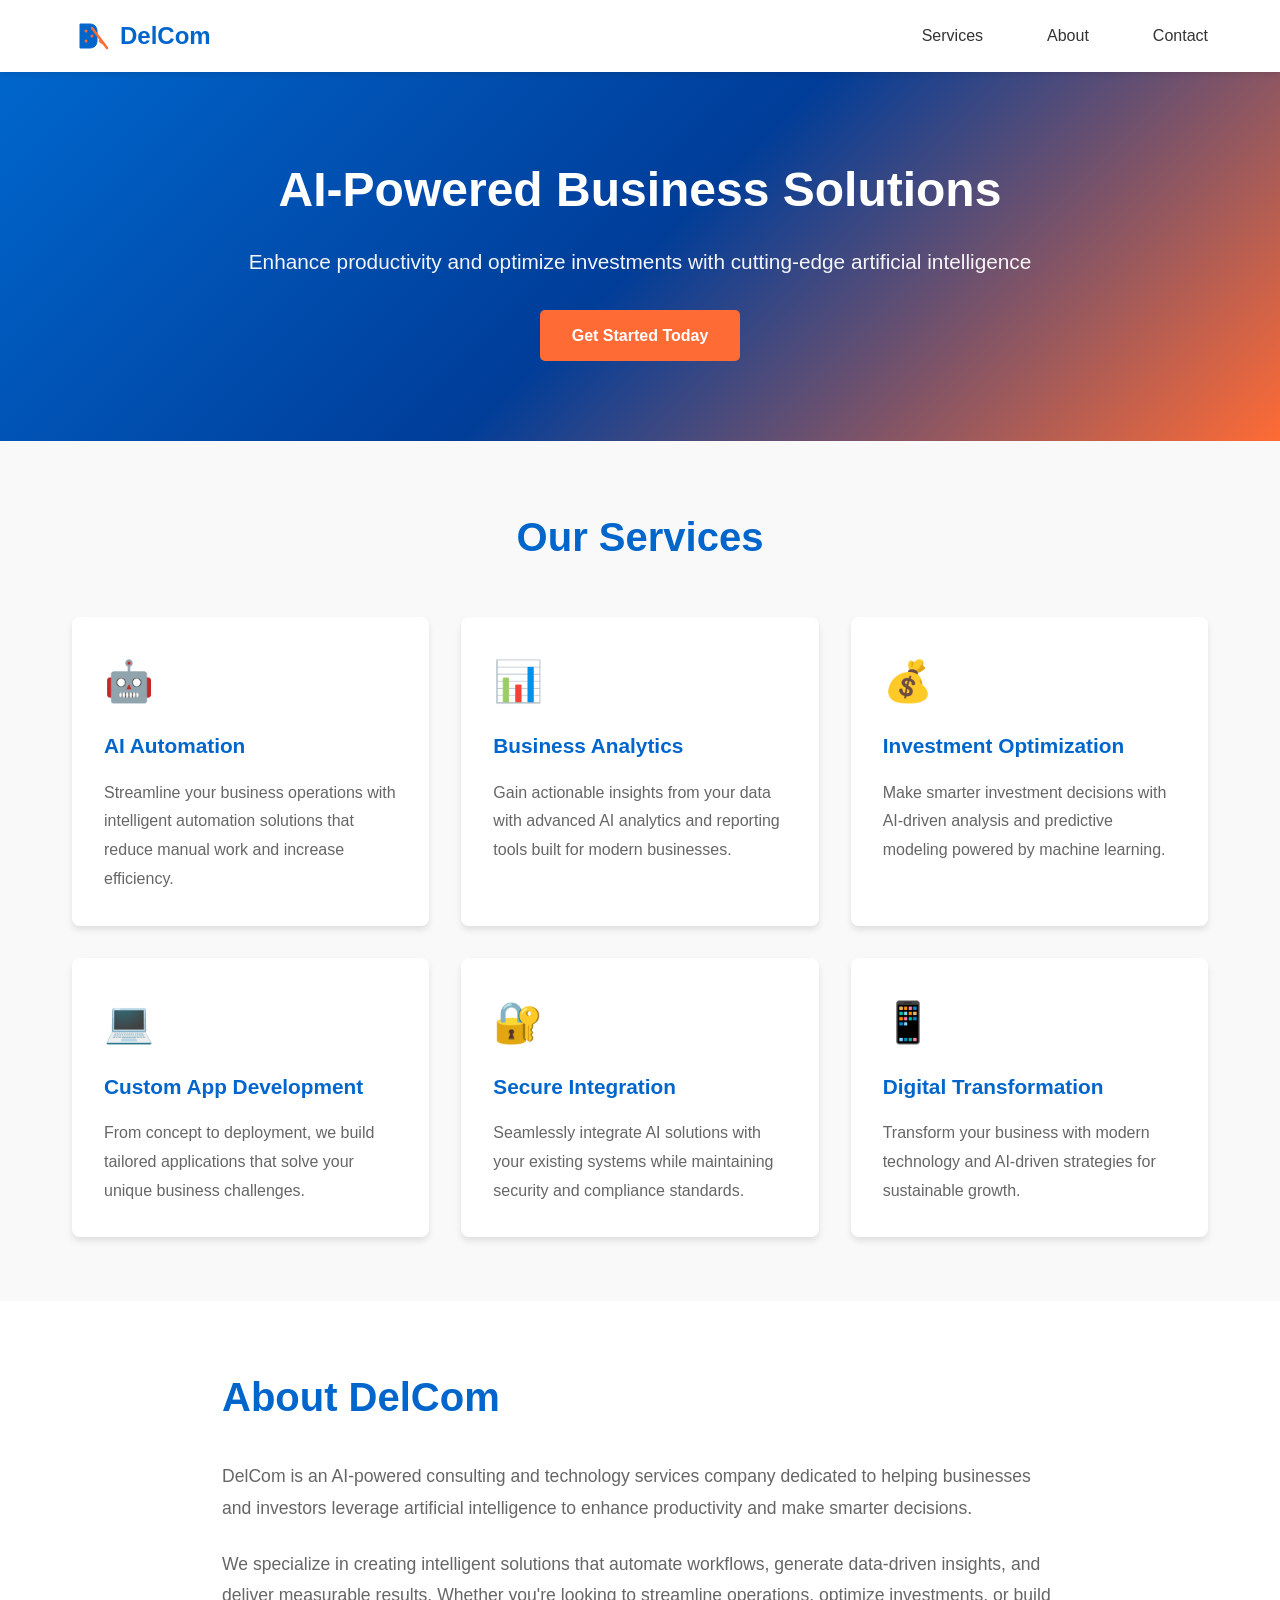
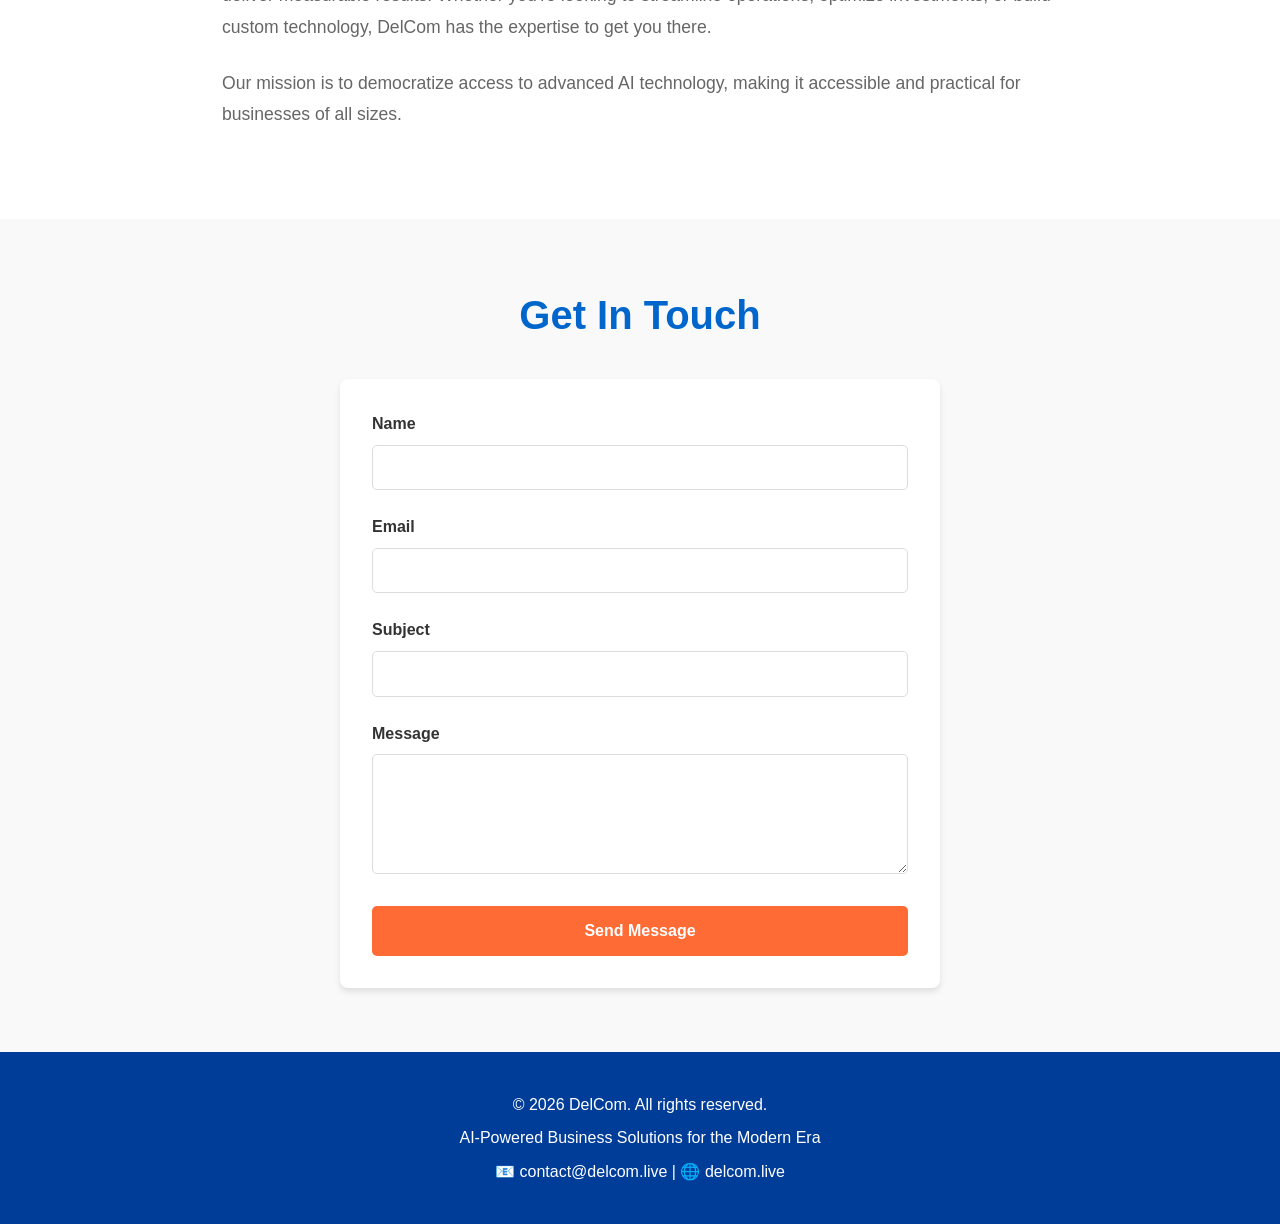
==== index.html @ 5d51778f "Initial commit: DelCom landing page" ====
<!DOCTYPE html>
<html lang="en">
<head>
    <meta charset="UTF-8">
    <meta name="viewport" content="width=device-width, initial-scale=1.0">
    <title>DelCom - AI-Powered Business Solutions</title>
    <style>
        * {
            margin: 0;
            padding: 0;
            box-sizing: border-box;
        }

        body {
            font-family: 'Segoe UI', Tahoma, Geneva, Verdana, sans-serif;
            line-height: 1.6;
            color: #333;
            background: #ffffff;
        }

        /* Navigation */
        nav {
            background: #ffffff;
            padding: 1rem 0;
            position: sticky;
            top: 0;
            box-shadow: 0 2px 5px rgba(0,0,0,0.1);
            z-index: 1000;
        }

        nav .container {
            max-width: 1200px;
            margin: 0 auto;
            padding: 0 2rem;
            display: flex;
            justify-content: space-between;
            align-items: center;
        }

        .logo {
            display: flex;
            align-items: center;
            gap: 0.5rem;
            font-size: 1.5rem;
            font-weight: bold;
            color: #0066cc;
        }

        .logo img {
            height: 40px;
            width: auto;
        }

        nav a {
            color: #333;
            text-decoration: none;
            margin-left: 2rem;
            transition: color 0.3s;
        }

        nav a:hover {
            color: #ff6b35;
        }

        /* Hero Section */
        .hero {
            background: linear-gradient(135deg, #0066cc 0%, #003d99 50%, #ff6b35 100%);
            color: white;
            padding: 5rem 2rem;
            text-align: center;
        }

        .hero .container {
            max-width: 900px;
            margin: 0 auto;
        }

        .hero h1 {
            font-size: 3rem;
            margin-bottom: 1rem;
            font-weight: 700;
        }

        .hero p {
            font-size: 1.3rem;
            margin-bottom: 2rem;
            opacity: 0.95;
        }

        .cta-button {
            display: inline-block;
            background: #ff6b35;
            color: white;
            padding: 0.8rem 2rem;
            border-radius: 5px;
            text-decoration: none;
            font-weight: bold;
            transition: background 0.3s;
            border: none;
            cursor: pointer;
            font-size: 1rem;
        }

        .cta-button:hover {
            background: #e55a2b;
        }

        /* Container */
        .container {
            max-width: 1200px;
            margin: 0 auto;
            padding: 0 2rem;
        }

        /* Services Section */
        .services {
            padding: 4rem 2rem;
            background: #f9f9f9;
        }

        .services h2 {
            text-align: center;
            font-size: 2.5rem;
            margin-bottom: 3rem;
            color: #0066cc;
        }

        .services-grid {
            display: grid;
            grid-template-columns: repeat(auto-fit, minmax(300px, 1fr));
            gap: 2rem;
            max-width: 1200px;
            margin: 0 auto;
        }

        .service-card {
            background: white;
            padding: 2rem;
            border-radius: 8px;
            box-shadow: 0 4px 6px rgba(0,0,0,0.1);
            transition: transform 0.3s, box-shadow 0.3s;
        }

        .service-card:hover {
            transform: translateY(-5px);
            box-shadow: 0 8px 12px rgba(0,0,0,0.15);
        }

        .service-card h3 {
            color: #0066cc;
            margin-bottom: 1rem;
            font-size: 1.3rem;
        }

        .service-card p {
            color: #666;
            line-height: 1.8;
        }

        .icon {
            font-size: 2.5rem;
            margin-bottom: 1rem;
        }

        /* About Section */
        .about {
            padding: 4rem 2rem;
            background: white;
        }

        .about .container {
            max-width: 900px;
        }

        .about h2 {
            font-size: 2.5rem;
            color: #0066cc;
            margin-bottom: 2rem;
        }

        .about p {
            font-size: 1.1rem;
            color: #666;
            margin-bottom: 1.5rem;
            line-height: 1.8;
        }

        /* Contact Section */
        .contact {
            padding: 4rem 2rem;
            background: #f9f9f9;
            text-align: center;
        }

        .contact h2 {
            font-size: 2.5rem;
            color: #0066cc;
            margin-bottom: 2rem;
        }

        .contact-form {
            max-width: 600px;
            margin: 0 auto;
            background: white;
            padding: 2rem;
            border-radius: 8px;
            box-shadow: 0 4px 6px rgba(0,0,0,0.1);
        }

        .form-group {
            margin-bottom: 1.5rem;
            text-align: left;
        }

        .form-group label {
            display: block;
            margin-bottom: 0.5rem;
            font-weight: bold;
            color: #333;
        }

        .form-group input,
        .form-group textarea {
            width: 100%;
            padding: 0.8rem;
            border: 1px solid #ddd;
            border-radius: 5px;
            font-family: inherit;
            font-size: 1rem;
        }

        .form-group textarea {
            resize: vertical;
            min-height: 120px;
        }

        .form-group input:focus,
        .form-group textarea:focus {
            outline: none;
            border-color: #0066cc;
            box-shadow: 0 0 5px rgba(0, 102, 204, 0.3);
        }

        /* Footer */
        footer {
            background: #003d99;
            color: white;
            padding: 2rem;
            text-align: center;
        }

        footer p {
            margin: 0.5rem 0;
        }

        /* Responsive */
        @media (max-width: 768px) {
            .hero h1 {
                font-size: 2rem;
            }

            .hero p {
                font-size: 1.1rem;
            }

            nav a {
                margin-left: 1rem;
                font-size: 0.9rem;
            }

            .services h2,
            .about h2,
            .contact h2 {
                font-size: 2rem;
            }
        }
    </style>
</head>
<body>
    <!-- Navigation -->
    <nav>
        <div class="container">
            <div class="logo">
                <svg width="40" height="40" viewBox="0 0 40 40" fill="none" xmlns="http://www.w3.org/2000/svg">
                    <!-- D shape -->
                    <path d="M8 8H18C22 8 25 11 25 15V25C25 29 22 32 18 32H8V8Z" fill="#0066cc" stroke="#0066cc" stroke-width="1"/>
                    <!-- Arrow -->
                    <path d="M20 12L32 28M32 28L28 25M32 28L35 32" stroke="#ff6b35" stroke-width="2.5" stroke-linecap="round" stroke-linejoin="round" fill="none"/>
                    <!-- Circuit nodes -->
                    <circle cx="14" cy="15" r="1.5" fill="#ff6b35"/>
                    <circle cx="14" cy="25" r="1.5" fill="#ff6b35"/>
                    <circle cx="20" cy="20" r="1.5" fill="#ff6b35"/>
                </svg>
                <span>DelCom</span>
            </div>
            <div style="display: flex; gap: 2rem;">
                <a href="#services">Services</a>
                <a href="#about">About</a>
                <a href="#contact">Contact</a>
            </div>
        </div>
    </nav>

    <!-- Hero Section -->
    <section class="hero">
        <div class="container">
            <h1>AI-Powered Business Solutions</h1>
            <p>Enhance productivity and optimize investments with cutting-edge artificial intelligence</p>
            <a href="#contact" class="cta-button">Get Started Today</a>
        </div>
    </section>

    <!-- Services Section -->
    <section id="services" class="services">
        <div class="container">
            <h2>Our Services</h2>
            <div class="services-grid">
                <div class="service-card">
                    <div class="icon">🤖</div>
                    <h3>AI Automation</h3>
                    <p>Streamline your business operations with intelligent automation solutions that reduce manual work and increase efficiency.</p>
                </div>
                <div class="service-card">
                    <div class="icon">📊</div>
                    <h3>Business Analytics</h3>
                    <p>Gain actionable insights from your data with advanced AI analytics and reporting tools built for modern businesses.</p>
                </div>
                <div class="service-card">
                    <div class="icon">💰</div>
                    <h3>Investment Optimization</h3>
                    <p>Make smarter investment decisions with AI-driven analysis and predictive modeling powered by machine learning.</p>
                </div>
                <div class="service-card">
                    <div class="icon">💻</div>
                    <h3>Custom App Development</h3>
                    <p>From concept to deployment, we build tailored applications that solve your unique business challenges.</p>
                </div>
                <div class="service-card">
                    <div class="icon">🔐</div>
                    <h3>Secure Integration</h3>
                    <p>Seamlessly integrate AI solutions with your existing systems while maintaining security and compliance standards.</p>
                </div>
                <div class="service-card">
                    <div class="icon">📱</div>
                    <h3>Digital Transformation</h3>
                    <p>Transform your business with modern technology and AI-driven strategies for sustainable growth.</p>
                </div>
            </div>
        </div>
    </section>

    <!-- About Section -->
    <section id="about" class="about">
        <div class="container">
            <h2>About DelCom</h2>
            <p>DelCom is an AI-powered consulting and technology services company dedicated to helping businesses and investors leverage artificial intelligence to enhance productivity and make smarter decisions.</p>
            <p>We specialize in creating intelligent solutions that automate workflows, generate data-driven insights, and deliver measurable results. Whether you're looking to streamline operations, optimize investments, or build custom technology, DelCom has the expertise to get you there.</p>
            <p>Our mission is to democratize access to advanced AI technology, making it accessible and practical for businesses of all sizes.</p>
        </div>
    </section>

    <!-- Contact Section -->
    <section id="contact" class="contact">
        <div class="container">
            <h2>Get In Touch</h2>
            <form class="contact-form" onsubmit="handleSubmit(event)">
                <div class="form-group">
                    <label for="name">Name</label>
                    <input type="text" id="name" name="name" required>
                </div>
                <div class="form-group">
                    <label for="email">Email</label>
                    <input type="email" id="email" name="email" required>
                </div>
                <div class="form-group">
                    <label for="subject">Subject</label>
                    <input type="text" id="subject" name="subject" required>
                </div>
                <div class="form-group">
                    <label for="message">Message</label>
                    <textarea id="message" name="message" required></textarea>
                </div>
                <button type="submit" class="cta-button" style="width: 100%; padding: 1rem;">Send Message</button>
            </form>
        </div>
    </section>

    <!-- Footer -->
    <footer>
        <p>&copy; 2026 DelCom. All rights reserved.</p>
        <p>AI-Powered Business Solutions for the Modern Era</p>
        <p>📧 contact@delcom.live | 🌐 delcom.live</p>
    </footer>

    <script>
        function handleSubmit(event) {
            event.preventDefault();
            const name = document.getElementById('name').value;
            const email = document.getElementById('email').value;
            const subject = document.getElementById('subject').value;
            const message = document.getElementById('message').value;
            
            // You can integrate this with EmailJS or a backend service
            alert(`Thank you, ${name}! We've received your message and will get back to you soon.`);
            event.target.reset();
        }
    </script>
</body>
</html>
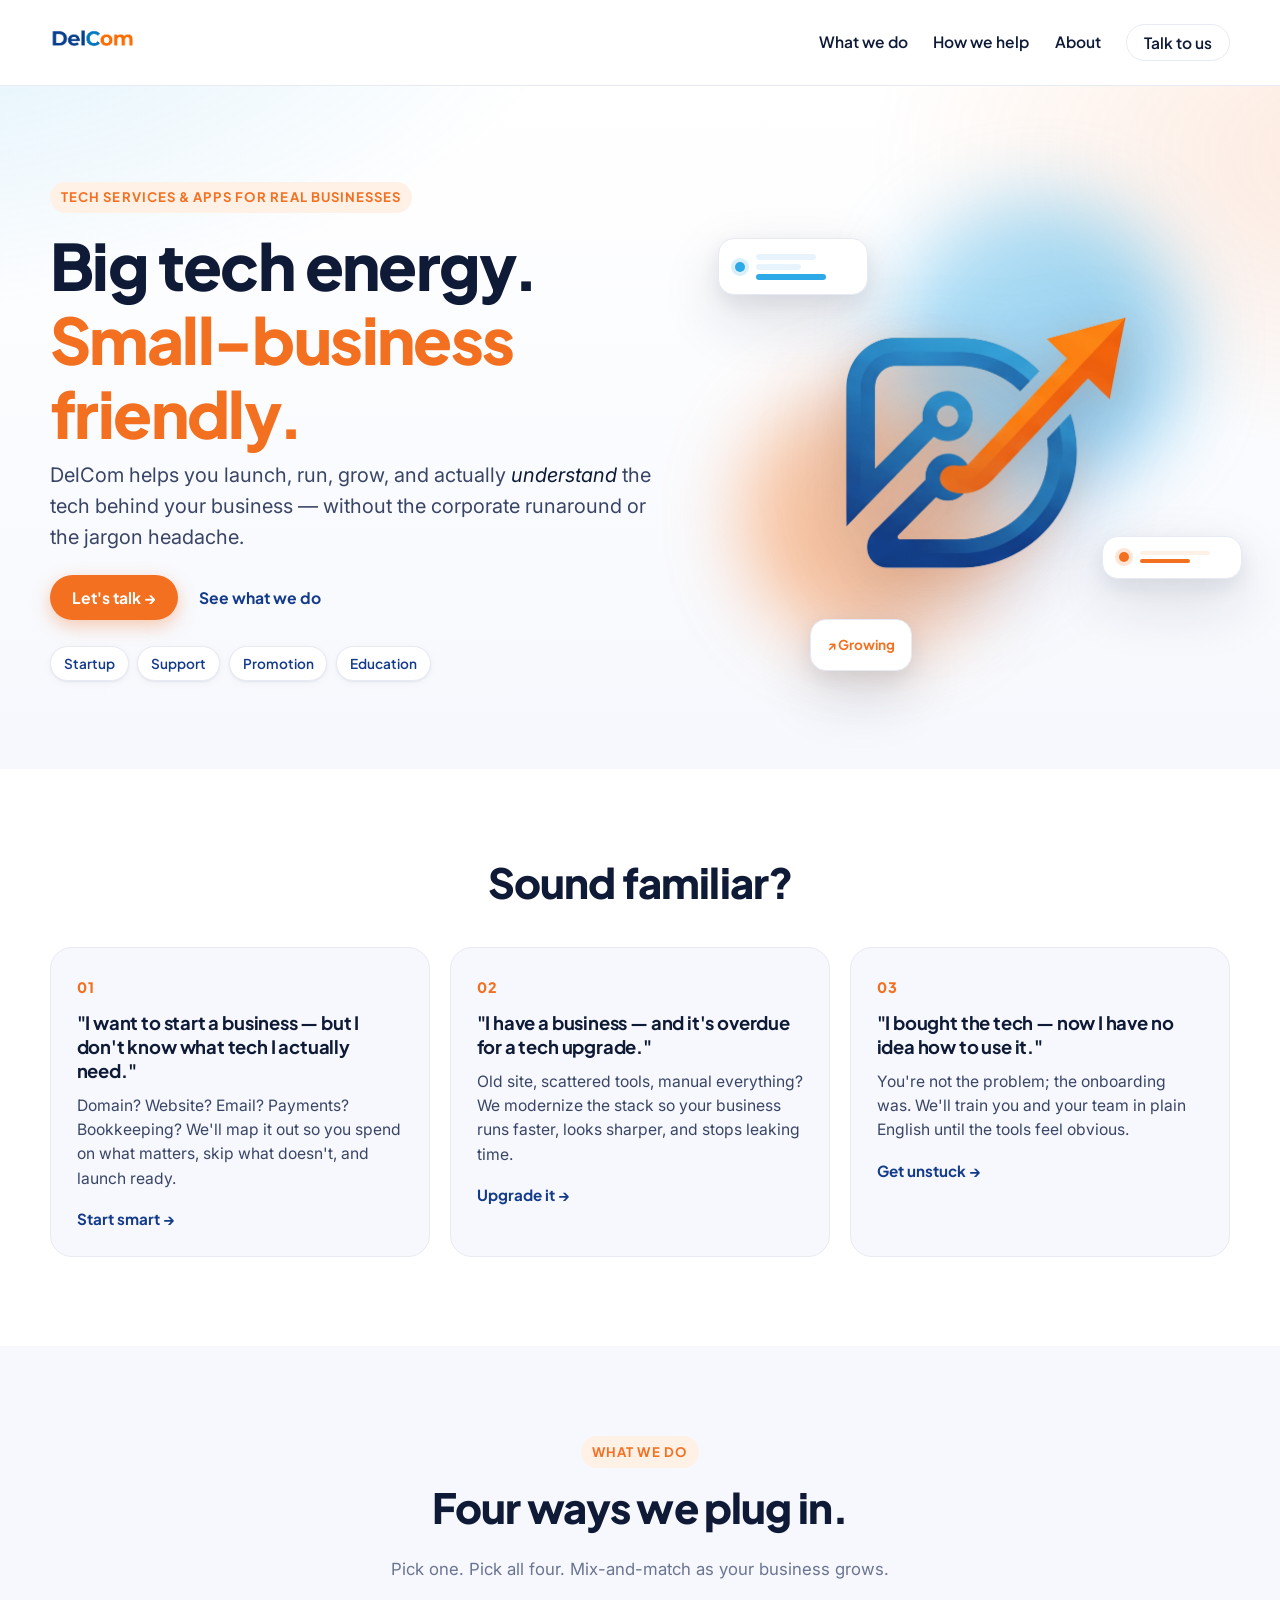
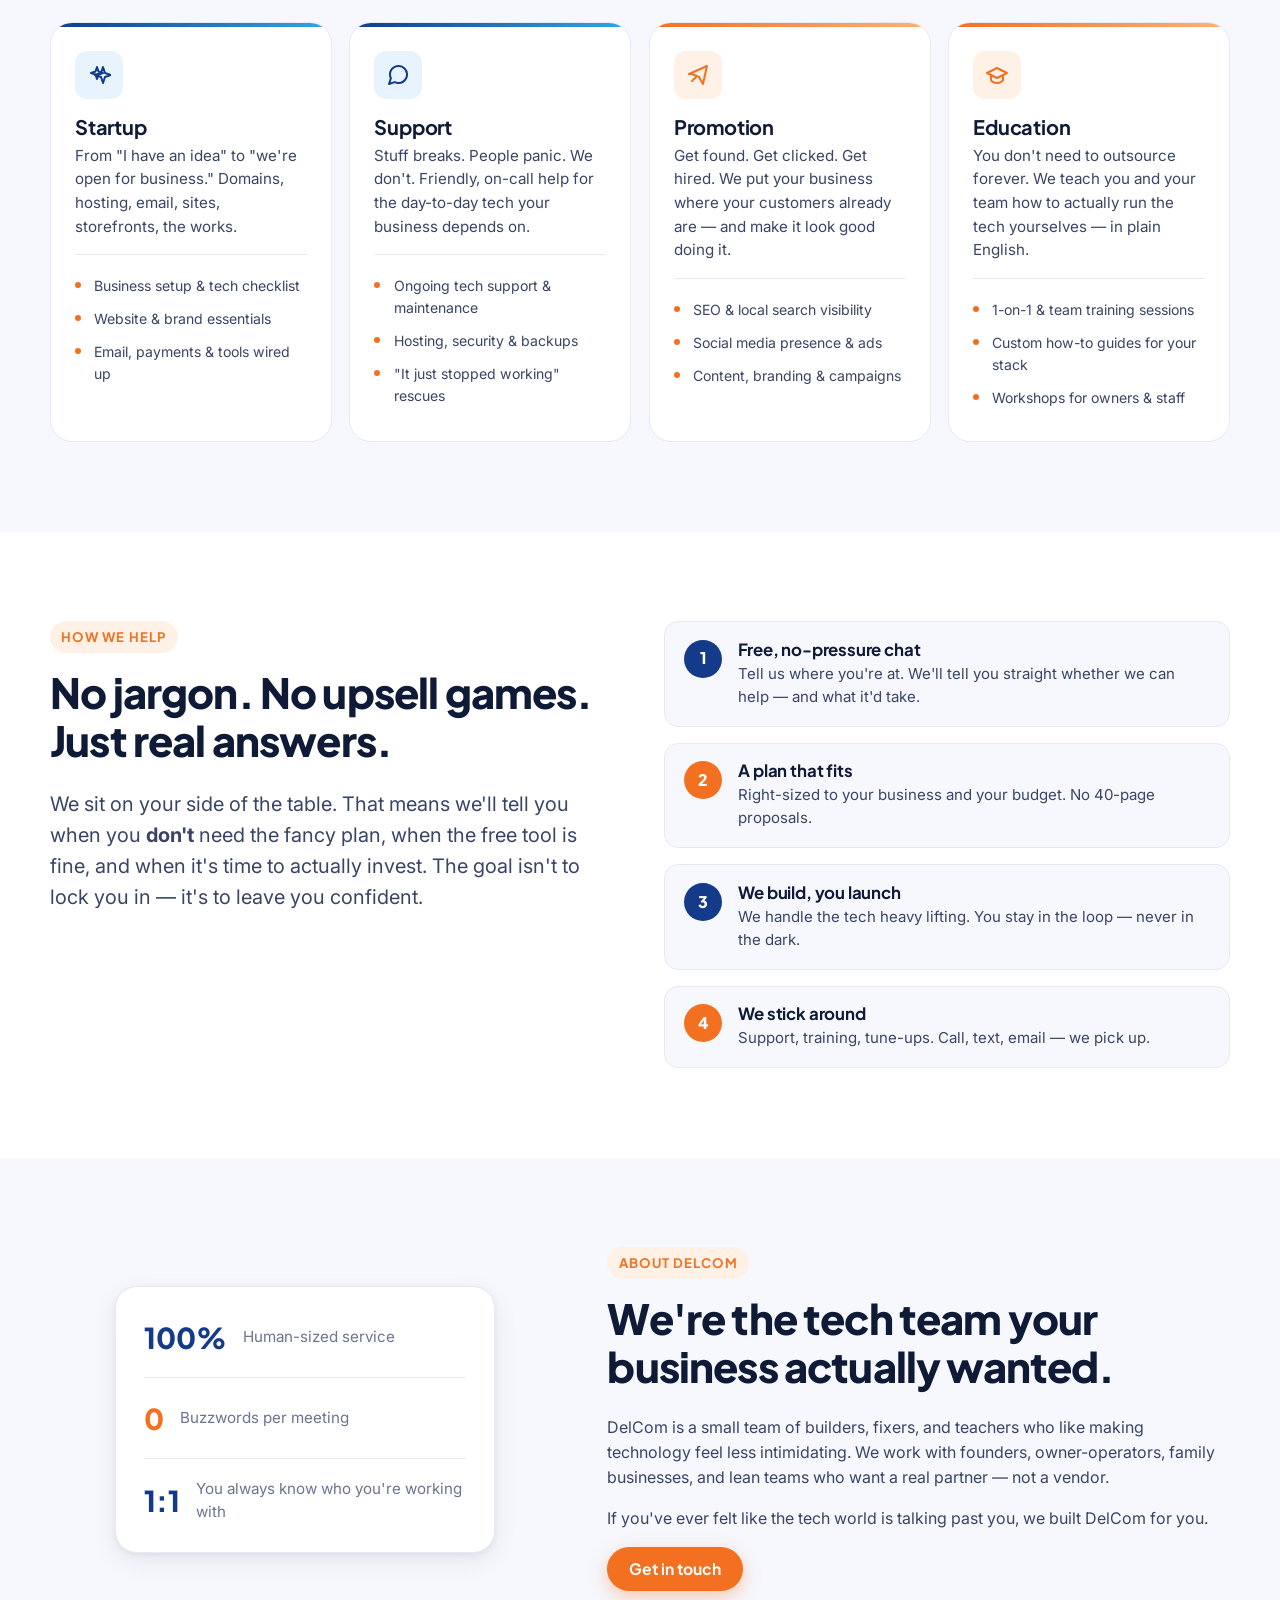
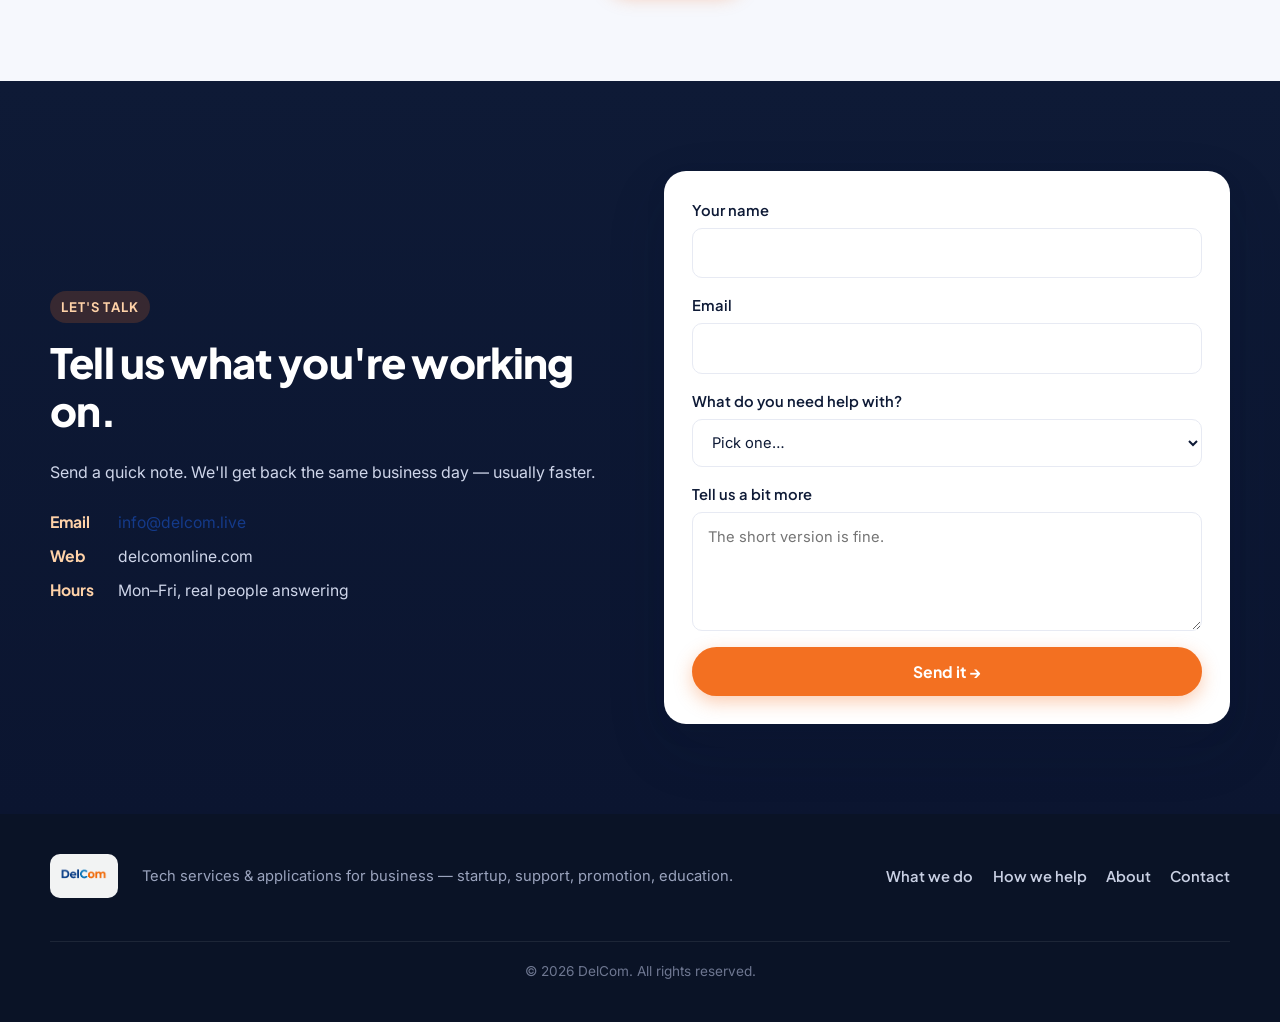
==== commit 75db7667: "Add files via upload" ====
--- a/index.html
+++ b/index.html
@@ -1,409 +1,318 @@
-<!DOCTYPE html>
+<!doctype html>
 <html lang="en">
 <head>
-    <meta charset="UTF-8">
-    <meta name="viewport" content="width=device-width, initial-scale=1.0">
-    <title>DelCom - AI-Powered Business Solutions</title>
-    <style>
-        * {
-            margin: 0;
-            padding: 0;
-            box-sizing: border-box;
-        }
-
-        body {
-            font-family: 'Segoe UI', Tahoma, Geneva, Verdana, sans-serif;
-            line-height: 1.6;
-            color: #333;
-            background: #ffffff;
-        }
-
-        /* Navigation */
-        nav {
-            background: #ffffff;
-            padding: 1rem 0;
-            position: sticky;
-            top: 0;
-            box-shadow: 0 2px 5px rgba(0,0,0,0.1);
-            z-index: 1000;
-        }
-
-        nav .container {
-            max-width: 1200px;
-            margin: 0 auto;
-            padding: 0 2rem;
-            display: flex;
-            justify-content: space-between;
-            align-items: center;
-        }
-
-        .logo {
-            display: flex;
-            align-items: center;
-            gap: 0.5rem;
-            font-size: 1.5rem;
-            font-weight: bold;
-            color: #0066cc;
-        }
-
-        .logo img {
-            height: 40px;
-            width: auto;
-        }
-
-        nav a {
-            color: #333;
-            text-decoration: none;
-            margin-left: 2rem;
-            transition: color 0.3s;
-        }
-
-        nav a:hover {
-            color: #ff6b35;
-        }
-
-        /* Hero Section */
-        .hero {
-            background: linear-gradient(135deg, #0066cc 0%, #003d99 50%, #ff6b35 100%);
-            color: white;
-            padding: 5rem 2rem;
-            text-align: center;
-        }
-
-        .hero .container {
-            max-width: 900px;
-            margin: 0 auto;
-        }
-
-        .hero h1 {
-            font-size: 3rem;
-            margin-bottom: 1rem;
-            font-weight: 700;
-        }
-
-        .hero p {
-            font-size: 1.3rem;
-            margin-bottom: 2rem;
-            opacity: 0.95;
-        }
-
-        .cta-button {
-            display: inline-block;
-            background: #ff6b35;
-            color: white;
-            padding: 0.8rem 2rem;
-            border-radius: 5px;
-            text-decoration: none;
-            font-weight: bold;
-            transition: background 0.3s;
-            border: none;
-            cursor: pointer;
-            font-size: 1rem;
-        }
-
-        .cta-button:hover {
-            background: #e55a2b;
-        }
-
-        /* Container */
-        .container {
-            max-width: 1200px;
-            margin: 0 auto;
-            padding: 0 2rem;
-        }
-
-        /* Services Section */
-        .services {
-            padding: 4rem 2rem;
-            background: #f9f9f9;
-        }
-
-        .services h2 {
-            text-align: center;
-            font-size: 2.5rem;
-            margin-bottom: 3rem;
-            color: #0066cc;
-        }
-
-        .services-grid {
-            display: grid;
-            grid-template-columns: repeat(auto-fit, minmax(300px, 1fr));
-            gap: 2rem;
-            max-width: 1200px;
-            margin: 0 auto;
-        }
-
-        .service-card {
-            background: white;
-            padding: 2rem;
-            border-radius: 8px;
-            box-shadow: 0 4px 6px rgba(0,0,0,0.1);
-            transition: transform 0.3s, box-shadow 0.3s;
-        }
-
-        .service-card:hover {
-            transform: translateY(-5px);
-            box-shadow: 0 8px 12px rgba(0,0,0,0.15);
-        }
-
-        .service-card h3 {
-            color: #0066cc;
-            margin-bottom: 1rem;
-            font-size: 1.3rem;
-        }
-
-        .service-card p {
-            color: #666;
-            line-height: 1.8;
-        }
-
-        .icon {
-            font-size: 2.5rem;
-            margin-bottom: 1rem;
-        }
-
-        /* About Section */
-        .about {
-            padding: 4rem 2rem;
-            background: white;
-        }
-
-        .about .container {
-            max-width: 900px;
-        }
-
-        .about h2 {
-            font-size: 2.5rem;
-            color: #0066cc;
-            margin-bottom: 2rem;
-        }
-
-        .about p {
-            font-size: 1.1rem;
-            color: #666;
-            margin-bottom: 1.5rem;
-            line-height: 1.8;
-        }
-
-        /* Contact Section */
-        .contact {
-            padding: 4rem 2rem;
-            background: #f9f9f9;
-            text-align: center;
-        }
-
-        .contact h2 {
-            font-size: 2.5rem;
-            color: #0066cc;
-            margin-bottom: 2rem;
-        }
-
-        .contact-form {
-            max-width: 600px;
-            margin: 0 auto;
-            background: white;
-            padding: 2rem;
-            border-radius: 8px;
-            box-shadow: 0 4px 6px rgba(0,0,0,0.1);
-        }
-
-        .form-group {
-            margin-bottom: 1.5rem;
-            text-align: left;
-        }
-
-        .form-group label {
-            display: block;
-            margin-bottom: 0.5rem;
-            font-weight: bold;
-            color: #333;
-        }
-
-        .form-group input,
-        .form-group textarea {
-            width: 100%;
-            padding: 0.8rem;
-            border: 1px solid #ddd;
-            border-radius: 5px;
-            font-family: inherit;
-            font-size: 1rem;
-        }
-
-        .form-group textarea {
-            resize: vertical;
-            min-height: 120px;
-        }
-
-        .form-group input:focus,
-        .form-group textarea:focus {
-            outline: none;
-            border-color: #0066cc;
-            box-shadow: 0 0 5px rgba(0, 102, 204, 0.3);
-        }
-
-        /* Footer */
-        footer {
-            background: #003d99;
-            color: white;
-            padding: 2rem;
-            text-align: center;
-        }
-
-        footer p {
-            margin: 0.5rem 0;
-        }
-
-        /* Responsive */
-        @media (max-width: 768px) {
-            .hero h1 {
-                font-size: 2rem;
-            }
-
-            .hero p {
-                font-size: 1.1rem;
-            }
-
-            nav a {
-                margin-left: 1rem;
-                font-size: 0.9rem;
-            }
-
-            .services h2,
-            .about h2,
-            .contact h2 {
-                font-size: 2rem;
-            }
-        }
-    </style>
+  <meta charset="utf-8" />
+  <meta name="viewport" content="width=device-width, initial-scale=1" />
+  <title>DelCom — Tech for the way you actually do business</title>
+  <meta name="description" content="DelCom helps you start, support, promote, and learn the tech that runs your business. Friendly experts, real answers, no jargon." />
+  <meta name="theme-color" content="#143a8a" />
+  <link rel="icon" href="assets/logo-icon.png" type="image/png" />
+  <link rel="apple-touch-icon" href="assets/logo-icon.png" />
+  <link rel="preconnect" href="https://fonts.googleapis.com" />
+  <link rel="preconnect" href="https://fonts.gstatic.com" crossorigin />
+  <link href="https://fonts.googleapis.com/css2?family=Plus+Jakarta+Sans:wght@400;500;600;700;800&family=Inter:wght@400;500;600&display=swap" rel="stylesheet" />
+  <link rel="stylesheet" href="styles.css" />
 </head>
 <body>
-    <!-- Navigation -->
-    <nav>
-        <div class="container">
-            <div class="logo">
-                <svg width="40" height="40" viewBox="0 0 40 40" fill="none" xmlns="http://www.w3.org/2000/svg">
-                    <!-- D shape -->
-                    <path d="M8 8H18C22 8 25 11 25 15V25C25 29 22 32 18 32H8V8Z" fill="#0066cc" stroke="#0066cc" stroke-width="1"/>
-                    <!-- Arrow -->
-                    <path d="M20 12L32 28M32 28L28 25M32 28L35 32" stroke="#ff6b35" stroke-width="2.5" stroke-linecap="round" stroke-linejoin="round" fill="none"/>
-                    <!-- Circuit nodes -->
-                    <circle cx="14" cy="15" r="1.5" fill="#ff6b35"/>
-                    <circle cx="14" cy="25" r="1.5" fill="#ff6b35"/>
-                    <circle cx="20" cy="20" r="1.5" fill="#ff6b35"/>
-                </svg>
-                <span>DelCom</span>
-            </div>
-            <div style="display: flex; gap: 2rem;">
-                <a href="#services">Services</a>
-                <a href="#about">About</a>
-                <a href="#contact">Contact</a>
-            </div>
-        </div>
-    </nav>
-
-    <!-- Hero Section -->
+
+  <a class="skip" href="#main">Skip to content</a>
+
+  <header class="nav" id="top">
+    <div class="container nav-inner">
+      <a class="brand" href="#top" aria-label="DelCom home">
+        <img src="assets/logo-full.png" alt="DelCom" class="brand-logo" onerror="this.onerror=null;this.src='assets/logo-full.svg'" />
+      </a>
+      <nav class="nav-links" aria-label="Primary">
+        <a href="#services">What we do</a>
+        <a href="#approach">How we help</a>
+        <a href="#about">About</a>
+        <a href="#contact" class="btn btn-ghost">Talk to us</a>
+      </nav>
+      <button class="nav-toggle" aria-expanded="false" aria-controls="mobile-menu" aria-label="Open menu">
+        <span></span><span></span><span></span>
+      </button>
+    </div>
+    <div class="mobile-menu" id="mobile-menu" hidden>
+      <a href="#services">What we do</a>
+      <a href="#approach">How we help</a>
+      <a href="#about">About</a>
+      <a href="#contact">Talk to us</a>
+    </div>
+  </header>
+
+  <main id="main">
+
+    <!-- HERO -->
     <section class="hero">
-        <div class="container">
-            <h1>AI-Powered Business Solutions</h1>
-            <p>Enhance productivity and optimize investments with cutting-edge artificial intelligence</p>
-            <a href="#contact" class="cta-button">Get Started Today</a>
-        </div>
-    </section>
-
-    <!-- Services Section -->
-    <section id="services" class="services">
-        <div class="container">
-            <h2>Our Services</h2>
-            <div class="services-grid">
-                <div class="service-card">
-                    <div class="icon">🤖</div>
-                    <h3>AI Automation</h3>
-                    <p>Streamline your business operations with intelligent automation solutions that reduce manual work and increase efficiency.</p>
-                </div>
-                <div class="service-card">
-                    <div class="icon">📊</div>
-                    <h3>Business Analytics</h3>
-                    <p>Gain actionable insights from your data with advanced AI analytics and reporting tools built for modern businesses.</p>
-                </div>
-                <div class="service-card">
-                    <div class="icon">💰</div>
-                    <h3>Investment Optimization</h3>
-                    <p>Make smarter investment decisions with AI-driven analysis and predictive modeling powered by machine learning.</p>
-                </div>
-                <div class="service-card">
-                    <div class="icon">💻</div>
-                    <h3>Custom App Development</h3>
-                    <p>From concept to deployment, we build tailored applications that solve your unique business challenges.</p>
-                </div>
-                <div class="service-card">
-                    <div class="icon">🔐</div>
-                    <h3>Secure Integration</h3>
-                    <p>Seamlessly integrate AI solutions with your existing systems while maintaining security and compliance standards.</p>
-                </div>
-                <div class="service-card">
-                    <div class="icon">📱</div>
-                    <h3>Digital Transformation</h3>
-                    <p>Transform your business with modern technology and AI-driven strategies for sustainable growth.</p>
-                </div>
-            </div>
-        </div>
-    </section>
-
-    <!-- About Section -->
-    <section id="about" class="about">
-        <div class="container">
-            <h2>About DelCom</h2>
-            <p>DelCom is an AI-powered consulting and technology services company dedicated to helping businesses and investors leverage artificial intelligence to enhance productivity and make smarter decisions.</p>
-            <p>We specialize in creating intelligent solutions that automate workflows, generate data-driven insights, and deliver measurable results. Whether you're looking to streamline operations, optimize investments, or build custom technology, DelCom has the expertise to get you there.</p>
-            <p>Our mission is to democratize access to advanced AI technology, making it accessible and practical for businesses of all sizes.</p>
-        </div>
-    </section>
-
-    <!-- Contact Section -->
-    <section id="contact" class="contact">
-        <div class="container">
-            <h2>Get In Touch</h2>
-            <form class="contact-form" onsubmit="handleSubmit(event)">
-                <div class="form-group">
-                    <label for="name">Name</label>
-                    <input type="text" id="name" name="name" required>
-                </div>
-                <div class="form-group">
-                    <label for="email">Email</label>
-                    <input type="email" id="email" name="email" required>
-                </div>
-                <div class="form-group">
-                    <label for="subject">Subject</label>
-                    <input type="text" id="subject" name="subject" required>
-                </div>
-                <div class="form-group">
-                    <label for="message">Message</label>
-                    <textarea id="message" name="message" required></textarea>
-                </div>
-                <button type="submit" class="cta-button" style="width: 100%; padding: 1rem;">Send Message</button>
-            </form>
-        </div>
-    </section>
-
-    <!-- Footer -->
-    <footer>
-        <p>&copy; 2026 DelCom. All rights reserved.</p>
-        <p>AI-Powered Business Solutions for the Modern Era</p>
-        <p>📧 contact@delcom.live | 🌐 delcom.live</p>
-    </footer>
-
-    <script>
-        function handleSubmit(event) {
-            event.preventDefault();
-            const name = document.getElementById('name').value;
-            const email = document.getElementById('email').value;
-            const subject = document.getElementById('subject').value;
-            const message = document.getElementById('message').value;
-            
-            // You can integrate this with EmailJS or a backend service
-            alert(`Thank you, ${name}! We've received your message and will get back to you soon.`);
-            event.target.reset();
-        }
-    </script>
+      <div class="container hero-grid">
+        <div class="hero-copy">
+          <span class="eyebrow">Tech services &amp; apps for real businesses</span>
+          <h1>
+            Big tech energy.<br />
+            <span class="accent">Small-business friendly.</span>
+          </h1>
+          <p class="lede">
+            DelCom helps you launch, run, grow, and actually <em>understand</em> the tech behind your business — without the corporate runaround or the jargon headache.
+          </p>
+          <div class="hero-ctas">
+            <a href="#contact" class="btn btn-primary">Let's talk →</a>
+            <a href="#services" class="btn btn-link">See what we do</a>
+          </div>
+          <ul class="hero-checks" aria-label="What we cover">
+            <li>Startup</li>
+            <li>Support</li>
+            <li>Promotion</li>
+            <li>Education</li>
+          </ul>
+        </div>
+        <div class="hero-art">
+          <div class="hero-art-stage" aria-hidden="true">
+            <div class="blob blob-1"></div>
+            <div class="blob blob-2"></div>
+            <img src="assets/logo-icon.png" alt="" class="hero-icon" onerror="this.onerror=null;this.src='assets/logo-icon.svg'" />
+            <div class="card-float card-1">
+              <div class="dot dot-blue"></div>
+              <div class="bars"><span></span><span></span><span></span></div>
+            </div>
+            <div class="card-float card-2">
+              <div class="dot dot-orange"></div>
+              <div class="lines"><span></span><span></span></div>
+            </div>
+            <div class="card-float card-3">
+              <span class="chip">↗ Growing</span>
+            </div>
+          </div>
+        </div>
+      </div>
+    </section>
+
+    <!-- THREE QUESTIONS -->
+    <section class="questions">
+      <div class="container">
+        <h2 class="section-title">Sound familiar?</h2>
+        <div class="q-grid">
+          <article class="q-card">
+            <div class="q-num">01</div>
+            <h3>"I want to start a business — but I don't know what tech I actually need."</h3>
+            <p>Domain? Website? Email? Payments? Bookkeeping? We'll map it out so you spend on what matters, skip what doesn't, and launch ready.</p>
+            <a href="#contact" class="q-link">Start smart →</a>
+          </article>
+
+          <article class="q-card">
+            <div class="q-num">02</div>
+            <h3>"I have a business — and it's overdue for a tech upgrade."</h3>
+            <p>Old site, scattered tools, manual everything? We modernize the stack so your business runs faster, looks sharper, and stops leaking time.</p>
+            <a href="#contact" class="q-link">Upgrade it →</a>
+          </article>
+
+          <article class="q-card">
+            <div class="q-num">03</div>
+            <h3>"I bought the tech — now I have no idea how to use it."</h3>
+            <p>You're not the problem; the onboarding was. We'll train you and your team in plain English until the tools feel obvious.</p>
+            <a href="#contact" class="q-link">Get unstuck →</a>
+          </article>
+        </div>
+      </div>
+    </section>
+
+    <!-- SERVICES -->
+    <section class="services" id="services">
+      <div class="container">
+        <span class="eyebrow center">What we do</span>
+        <h2 class="section-title center">Four ways we plug in.</h2>
+        <p class="section-sub center">Pick one. Pick all four. Mix-and-match as your business grows.</p>
+
+        <div class="svc-grid">
+          <article class="svc-card svc-startup">
+            <div class="svc-icon" aria-hidden="true">
+              <svg viewBox="0 0 24 24" fill="none" stroke="currentColor" stroke-width="2" stroke-linecap="round" stroke-linejoin="round"><path d="M4 14l1.5-4.5L10 8l-4.5-1.5L4 2l-1.5 4.5L-2 8l4.5 1.5z" transform="translate(6 2)"/><path d="M14 14l2 6 2-6 6-2-6-2-2-6-2 6-6 2z"/></svg>
+            </div>
+            <h3>Startup</h3>
+            <p>From "I have an idea" to "we're open for business." Domains, hosting, email, sites, storefronts, the works.</p>
+            <ul>
+              <li>Business setup &amp; tech checklist</li>
+              <li>Website &amp; brand essentials</li>
+              <li>Email, payments &amp; tools wired up</li>
+            </ul>
+          </article>
+
+          <article class="svc-card svc-support">
+            <div class="svc-icon" aria-hidden="true">
+              <svg viewBox="0 0 24 24" fill="none" stroke="currentColor" stroke-width="2" stroke-linecap="round" stroke-linejoin="round"><path d="M21 11.5a8.38 8.38 0 0 1-.9 3.8 8.5 8.5 0 0 1-7.6 4.7 8.38 8.38 0 0 1-3.8-.9L3 21l1.9-5.7a8.38 8.38 0 0 1-.9-3.8 8.5 8.5 0 0 1 4.7-7.6 8.38 8.38 0 0 1 3.8-.9h.5a8.48 8.48 0 0 1 8 8v.5z"/></svg>
+            </div>
+            <h3>Support</h3>
+            <p>Stuff breaks. People panic. We don't. Friendly, on-call help for the day-to-day tech your business depends on.</p>
+            <ul>
+              <li>Ongoing tech support &amp; maintenance</li>
+              <li>Hosting, security &amp; backups</li>
+              <li>"It just stopped working" rescues</li>
+            </ul>
+          </article>
+
+          <article class="svc-card svc-promo">
+            <div class="svc-icon" aria-hidden="true">
+              <svg viewBox="0 0 24 24" fill="none" stroke="currentColor" stroke-width="2" stroke-linecap="round" stroke-linejoin="round"><path d="M3 11l18-8-4 18-4-7-7-3z"/><path d="M10 14l-4 4"/></svg>
+            </div>
+            <h3>Promotion</h3>
+            <p>Get found. Get clicked. Get hired. We put your business where your customers already are — and make it look good doing it.</p>
+            <ul>
+              <li>SEO &amp; local search visibility</li>
+              <li>Social media presence &amp; ads</li>
+              <li>Content, branding &amp; campaigns</li>
+            </ul>
+          </article>
+
+          <article class="svc-card svc-edu">
+            <div class="svc-icon" aria-hidden="true">
+              <svg viewBox="0 0 24 24" fill="none" stroke="currentColor" stroke-width="2" stroke-linecap="round" stroke-linejoin="round"><path d="M22 10L12 5 2 10l10 5 10-5z"/><path d="M6 12v5c0 1 3 3 6 3s6-2 6-3v-5"/></svg>
+            </div>
+            <h3>Education</h3>
+            <p>You don't need to outsource forever. We teach you and your team how to actually run the tech yourselves — in plain English.</p>
+            <ul>
+              <li>1-on-1 &amp; team training sessions</li>
+              <li>Custom how-to guides for your stack</li>
+              <li>Workshops for owners &amp; staff</li>
+            </ul>
+          </article>
+        </div>
+      </div>
+    </section>
+
+    <!-- APPROACH -->
+    <section class="approach" id="approach">
+      <div class="container approach-grid">
+        <div>
+          <span class="eyebrow">How we help</span>
+          <h2 class="section-title">No jargon. No upsell games. Just real answers.</h2>
+          <p class="lede">
+            We sit on your side of the table. That means we'll tell you when you <strong>don't</strong> need the fancy plan, when the free tool is fine, and when it's time to actually invest. The goal isn't to lock you in — it's to leave you confident.
+          </p>
+        </div>
+        <ol class="steps">
+          <li>
+            <span class="step-num">1</span>
+            <div>
+              <h4>Free, no-pressure chat</h4>
+              <p>Tell us where you're at. We'll tell you straight whether we can help — and what it'd take.</p>
+            </div>
+          </li>
+          <li>
+            <span class="step-num">2</span>
+            <div>
+              <h4>A plan that fits</h4>
+              <p>Right-sized to your business and your budget. No 40-page proposals.</p>
+            </div>
+          </li>
+          <li>
+            <span class="step-num">3</span>
+            <div>
+              <h4>We build, you launch</h4>
+              <p>We handle the tech heavy lifting. You stay in the loop — never in the dark.</p>
+            </div>
+          </li>
+          <li>
+            <span class="step-num">4</span>
+            <div>
+              <h4>We stick around</h4>
+              <p>Support, training, tune-ups. Call, text, email — we pick up.</p>
+            </div>
+          </li>
+        </ol>
+      </div>
+    </section>
+
+    <!-- ABOUT -->
+    <section class="about" id="about">
+      <div class="container about-grid">
+        <div class="about-art" aria-hidden="true">
+          <div class="about-card">
+            <div class="about-stat"><strong>100%</strong><span>Human-sized service</span></div>
+            <div class="about-stat"><strong>0</strong><span>Buzzwords per meeting</span></div>
+            <div class="about-stat"><strong>1:1</strong><span>You always know who you're working with</span></div>
+          </div>
+        </div>
+        <div>
+          <span class="eyebrow">About DelCom</span>
+          <h2 class="section-title">We're the tech team your business actually wanted.</h2>
+          <p>
+            DelCom is a small team of builders, fixers, and teachers who like making technology feel less intimidating. We work with founders, owner-operators, family businesses, and lean teams who want a real partner — not a vendor.
+          </p>
+          <p>
+            If you've ever felt like the tech world is talking past you, we built DelCom for you.
+          </p>
+          <a href="#contact" class="btn btn-primary">Get in touch</a>
+        </div>
+      </div>
+    </section>
+
+    <!-- CONTACT -->
+    <section class="contact" id="contact">
+      <div class="container contact-inner">
+        <div class="contact-copy">
+          <span class="eyebrow light">Let's talk</span>
+          <h2>Tell us what you're working on.</h2>
+          <p>Send a quick note. We'll get back the same business day — usually faster.</p>
+          <ul class="contact-meta">
+            <li><strong>Email</strong> <a href="mailto:info@delcom.live">info@delcom.live</a></li>
+            <li><strong>Web</strong> delcomonline.com</li>
+            <li><strong>Hours</strong> Mon–Fri, real people answering</li>
+          </ul>
+        </div>
+        <form class="contact-form"
+              name="contact"
+              method="POST"
+              data-netlify="true"
+              data-netlify-honeypot="bot-field"
+              action="/?submitted=true">
+          <input type="hidden" name="form-name" value="contact" />
+          <p hidden><label>Don't fill this out: <input name="bot-field" /></label></p>
+          <label>
+            <span>Your name</span>
+            <input type="text" name="name" required autocomplete="name" />
+          </label>
+          <label>
+            <span>Email</span>
+            <input type="email" name="email" required autocomplete="email" />
+          </label>
+          <label>
+            <span>What do you need help with?</span>
+            <select name="topic" required>
+              <option value="">Pick one…</option>
+              <option>Starting a business</option>
+              <option>Upgrading my existing tech</option>
+              <option>Learning how to use what I have</option>
+              <option>Promotion / getting found online</option>
+              <option>Something else</option>
+            </select>
+          </label>
+          <label>
+            <span>Tell us a bit more</span>
+            <textarea name="message" rows="4" placeholder="The short version is fine."></textarea>
+          </label>
+          <button type="submit" class="btn btn-primary btn-block">Send it →</button>
+          <p class="form-msg" id="form-msg" hidden>Thanks — we got it. We'll be in touch shortly.</p>
+        </form>
+      </div>
+    </section>
+
+  </main>
+
+  <footer class="footer">
+    <div class="container footer-inner">
+      <a class="brand" href="#top" aria-label="DelCom home">
+        <img src="assets/logo-full.png" alt="DelCom" class="brand-logo brand-logo-sm footer-logo" onerror="this.onerror=null;this.src='assets/logo-full.svg'" />
+      </a>
+      <p class="footer-tag">Tech services &amp; applications for business — startup, support, promotion, education.</p>
+      <nav class="footer-links" aria-label="Footer">
+        <a href="#services">What we do</a>
+        <a href="#approach">How we help</a>
+        <a href="#about">About</a>
+        <a href="#contact">Contact</a>
+      </nav>
+      <p class="footer-fine">© <span id="year"></span> DelCom. All rights reserved.</p>
+    </div>
+  </footer>
+
+  <script src="script.js"></script>
 </body>
 </html>
--- a/styles.css
+++ b/styles.css
@@ -0,0 +1,654 @@
+/* ===========================================================
+   DelCom — design tokens
+   =========================================================== */
+:root {
+  /* Brand */
+  --navy:        #143a8a;
+  --navy-700:    #1a4aa8;
+  --blue:        #2da9e8;
+  --blue-50:     #e8f4fd;
+  --orange:      #f37021;
+  --orange-600:  #e6601a;
+  --orange-50:   #fff1e6;
+
+  /* Neutrals */
+  --ink:         #0e1a36;
+  --ink-2:       #3a4566;
+  --ink-3:       #6b7491;
+  --line:        #e7eaf3;
+  --bg:          #ffffff;
+  --bg-alt:      #f6f8fd;
+  --bg-dark:     #0e1a36;
+
+  /* Type */
+  --font-display: "Plus Jakarta Sans", system-ui, -apple-system, Segoe UI, Roboto, sans-serif;
+  --font-body:    "Inter", system-ui, -apple-system, Segoe UI, Roboto, sans-serif;
+
+  /* Layout */
+  --container: 1180px;
+  --radius:    14px;
+  --radius-lg: 22px;
+  --shadow-sm: 0 1px 2px rgba(14,26,54,.06), 0 2px 8px rgba(14,26,54,.04);
+  --shadow:    0 8px 24px rgba(14,26,54,.08), 0 2px 6px rgba(14,26,54,.05);
+  --shadow-lg: 0 24px 60px rgba(14,26,54,.14), 0 8px 20px rgba(14,26,54,.08);
+}
+
+* { box-sizing: border-box; }
+html { scroll-behavior: smooth; }
+body {
+  margin: 0;
+  font-family: var(--font-body);
+  color: var(--ink);
+  background: var(--bg);
+  line-height: 1.55;
+  -webkit-font-smoothing: antialiased;
+  text-rendering: optimizeLegibility;
+}
+
+img { max-width: 100%; display: block; }
+a { color: var(--navy); text-decoration: none; }
+a:hover { color: var(--orange); }
+
+.container {
+  width: min(var(--container), 100% - 2.5rem);
+  margin-inline: auto;
+}
+
+.skip {
+  position: absolute; left: -9999px; top: auto;
+  background: var(--ink); color: white; padding: .6rem 1rem; border-radius: 8px;
+}
+.skip:focus { left: 1rem; top: 1rem; z-index: 999; }
+
+/* ===========================================================
+   Typography
+   =========================================================== */
+h1, h2, h3, h4 {
+  font-family: var(--font-display);
+  color: var(--ink);
+  line-height: 1.15;
+  margin: 0 0 .6em;
+  letter-spacing: -0.01em;
+}
+h1 { font-size: clamp(2.25rem, 5vw + .4rem, 4rem); font-weight: 800; letter-spacing: -.025em; }
+h2 { font-size: clamp(1.75rem, 2.4vw + .8rem, 2.6rem); font-weight: 800; letter-spacing: -.02em; }
+h3 { font-size: 1.25rem; font-weight: 700; }
+h4 { font-size: 1.05rem; font-weight: 700; }
+p  { margin: 0 0 1rem; color: var(--ink-2); }
+
+.section-title { color: var(--ink); }
+.section-title.center { text-align: center; }
+.section-sub { color: var(--ink-3); font-size: 1.05rem; max-width: 640px; margin-inline: auto; }
+.section-sub.center { text-align: center; }
+
+.eyebrow {
+  display: inline-block;
+  font-family: var(--font-display);
+  font-weight: 700;
+  font-size: .82rem;
+  letter-spacing: .08em;
+  text-transform: uppercase;
+  color: var(--orange);
+  background: var(--orange-50);
+  padding: .35rem .7rem;
+  border-radius: 999px;
+  margin-bottom: 1rem;
+}
+.eyebrow.center { display: block; width: max-content; margin-inline: auto; }
+.eyebrow.light { color: #ffd2a8; background: rgba(243,112,33,.18); }
+
+.accent { color: var(--orange); }
+
+/* ===========================================================
+   Buttons
+   =========================================================== */
+.btn {
+  display: inline-flex; align-items: center; justify-content: center; gap: .4rem;
+  font-family: var(--font-display);
+  font-weight: 700;
+  font-size: .98rem;
+  padding: .85rem 1.3rem;
+  border-radius: 999px;
+  border: 1.5px solid transparent;
+  cursor: pointer;
+  transition: transform .12s ease, box-shadow .2s ease, background .2s ease, color .2s ease, border-color .2s ease;
+  text-decoration: none;
+  line-height: 1;
+}
+.btn:active { transform: translateY(1px); }
+.btn-primary {
+  background: var(--orange);
+  color: #fff;
+  box-shadow: 0 6px 18px rgba(243,112,33,.35);
+}
+.btn-primary:hover { background: var(--orange-600); color: #fff; box-shadow: 0 10px 24px rgba(243,112,33,.4); }
+.btn-ghost {
+  background: transparent;
+  color: var(--navy);
+  border-color: var(--line);
+}
+.btn-ghost:hover { background: var(--bg-alt); color: var(--navy); border-color: var(--navy); }
+.btn-link {
+  background: transparent;
+  color: var(--navy);
+  padding-inline: .25rem;
+}
+.btn-link:hover { color: var(--orange); }
+.btn-block { width: 100%; padding-block: 1rem; }
+
+/* ===========================================================
+   Nav
+   =========================================================== */
+.nav {
+  position: sticky; top: 0; z-index: 50;
+  background: rgba(255,255,255,.85);
+  backdrop-filter: saturate(140%) blur(10px);
+  border-bottom: 1px solid var(--line);
+}
+.nav-inner {
+  display: flex; align-items: center; justify-content: space-between;
+  padding-block: .9rem;
+}
+.brand { display: inline-flex; align-items: center; }
+.brand-logo { height: 56px; width: auto; }
+.brand-logo-sm { height: 44px; }
+
+@media (max-width: 540px) {
+  .brand-logo { height: 44px; }
+}
+.nav-links {
+  display: flex; align-items: center; gap: 1.6rem;
+}
+.nav-links a {
+  font-family: var(--font-display);
+  font-weight: 600;
+  font-size: .97rem;
+  color: var(--ink);
+}
+.nav-links a.btn-ghost { padding: .6rem 1.05rem; }
+.nav-links a:hover { color: var(--orange); }
+
+.nav-toggle {
+  display: none;
+  width: 42px; height: 42px;
+  background: transparent;
+  border: 1px solid var(--line);
+  border-radius: 10px;
+  padding: 0;
+  cursor: pointer;
+  flex-direction: column; gap: 4px; align-items: center; justify-content: center;
+}
+.nav-toggle span {
+  width: 18px; height: 2px; background: var(--ink); border-radius: 2px;
+  transition: transform .2s ease, opacity .2s ease;
+}
+.nav-toggle[aria-expanded="true"] span:nth-child(1) { transform: translateY(6px) rotate(45deg); }
+.nav-toggle[aria-expanded="true"] span:nth-child(2) { opacity: 0; }
+.nav-toggle[aria-expanded="true"] span:nth-child(3) { transform: translateY(-6px) rotate(-45deg); }
+
+.mobile-menu {
+  display: none;
+  flex-direction: column;
+  padding: .5rem 1.25rem 1.25rem;
+  border-top: 1px solid var(--line);
+  background: #fff;
+}
+.mobile-menu a {
+  padding: .85rem 0;
+  font-family: var(--font-display);
+  font-weight: 600;
+  color: var(--ink);
+  border-bottom: 1px solid var(--line);
+}
+.mobile-menu a:last-child { border-bottom: none; color: var(--orange); }
+
+/* ===========================================================
+   Hero
+   =========================================================== */
+.hero {
+  position: relative;
+  padding: clamp(3rem, 8vw, 6rem) 0 clamp(3rem, 7vw, 5.5rem);
+  background:
+    radial-gradient(1200px 600px at -10% -20%, rgba(45,169,232,.18), transparent 60%),
+    radial-gradient(900px 500px at 110% 10%, rgba(243,112,33,.16), transparent 60%),
+    linear-gradient(180deg, #fff 0%, var(--bg-alt) 100%);
+  overflow: hidden;
+}
+.hero-grid {
+  display: grid;
+  grid-template-columns: 1.1fr .9fr;
+  gap: 3rem;
+  align-items: center;
+}
+.hero-copy h1 { margin-bottom: .6rem; }
+.lede {
+  font-size: clamp(1.05rem, 1vw + .8rem, 1.25rem);
+  color: var(--ink-2);
+  max-width: 36em;
+}
+.hero-copy .lede em { font-style: italic; color: var(--ink); }
+
+.hero-ctas {
+  display: flex; align-items: center; gap: 1rem; flex-wrap: wrap;
+  margin-top: 1.4rem;
+}
+.hero-checks {
+  display: flex; gap: .55rem; flex-wrap: wrap;
+  margin: 1.6rem 0 0; padding: 0; list-style: none;
+}
+.hero-checks li {
+  font-family: var(--font-display);
+  font-weight: 600;
+  font-size: .85rem;
+  padding: .4rem .8rem;
+  background: #fff;
+  border: 1px solid var(--line);
+  border-radius: 999px;
+  color: var(--navy);
+  box-shadow: var(--shadow-sm);
+}
+
+/* Hero art */
+.hero-art {
+  display: flex;
+  justify-content: center;
+}
+.hero-art-stage {
+  position: relative;
+  width: 100%;
+  max-width: 460px;
+  aspect-ratio: 1 / 1;
+}
+.hero-icon {
+  position: absolute;
+  inset: 8% 8% 8% 8%;
+  width: 84%; height: 84%;
+  margin: auto;
+  object-fit: contain;
+  filter: drop-shadow(0 24px 40px rgba(20, 58, 138, .25))
+          drop-shadow(0 8px 16px rgba(243, 112, 33, .18));
+  z-index: 2;
+  animation: float 7s ease-in-out infinite;
+}
+.blob {
+  position: absolute;
+  border-radius: 50%;
+  filter: blur(40px);
+  opacity: .55;
+  z-index: 0;
+}
+.blob-1 {
+  inset: 0 5% auto auto;
+  width: 62%; height: 62%;
+  background: radial-gradient(circle at 30% 30%, #6ec5f0, var(--blue));
+  animation: float 8s ease-in-out infinite;
+}
+.blob-2 {
+  inset: auto auto 4% 0;
+  width: 55%; height: 55%;
+  background: radial-gradient(circle at 60% 40%, #ffb273, var(--orange));
+  animation: float 9s ease-in-out -3s infinite;
+}
+@keyframes float {
+  0%, 100% { transform: translateY(0); }
+  50%      { transform: translateY(-14px); }
+}
+.card-float {
+  position: absolute;
+  background: #fff;
+  border-radius: 16px;
+  box-shadow: var(--shadow-lg);
+  padding: .9rem 1rem;
+  display: flex; align-items: center; gap: .7rem;
+  border: 1px solid var(--line);
+}
+.card-1 { top: 8%; left: -6%; min-width: 150px; animation: float 6s ease-in-out infinite; z-index: 3; }
+.card-2 { bottom: 18%; right: -8%; min-width: 140px; animation: float 7s ease-in-out -2s infinite; z-index: 3; }
+.card-3 { bottom: -2%; left: 14%; animation: float 5s ease-in-out -1s infinite; z-index: 3; }
+.dot { width: 10px; height: 10px; border-radius: 50%; }
+.dot-blue { background: var(--blue); box-shadow: 0 0 0 4px rgba(45,169,232,.18); }
+.dot-orange { background: var(--orange); box-shadow: 0 0 0 4px rgba(243,112,33,.18); }
+.bars, .lines { display: flex; flex-direction: column; gap: 4px; }
+.bars span { display: block; height: 6px; border-radius: 4px; background: var(--blue-50); }
+.bars span:nth-child(1) { width: 60px; }
+.bars span:nth-child(2) { width: 45px; }
+.bars span:nth-child(3) { width: 70px; background: var(--blue); }
+.lines span { display: block; height: 4px; background: var(--orange-50); border-radius: 4px; }
+.lines span:nth-child(1) { width: 70px; }
+.lines span:nth-child(2) { width: 50px; background: var(--orange); }
+.chip {
+  font-family: var(--font-display);
+  font-weight: 700; font-size: .85rem;
+  color: var(--orange);
+}
+
+/* ===========================================================
+   Sections — generic spacing
+   =========================================================== */
+section.questions,
+section.services,
+section.approach,
+section.about,
+section.contact {
+  padding: clamp(3.5rem, 7vw, 6rem) 0;
+}
+
+/* ===========================================================
+   Questions
+   =========================================================== */
+.questions { background: #fff; }
+.questions .section-title { text-align: center; margin-bottom: 2.5rem; }
+.q-grid {
+  display: grid;
+  grid-template-columns: repeat(3, 1fr);
+  gap: 1.25rem;
+}
+.q-card {
+  background: var(--bg-alt);
+  border: 1px solid var(--line);
+  border-radius: var(--radius-lg);
+  padding: 1.75rem 1.6rem 1.5rem;
+  transition: transform .18s ease, box-shadow .18s ease, border-color .18s ease;
+}
+.q-card:hover {
+  transform: translateY(-3px);
+  box-shadow: var(--shadow);
+  border-color: transparent;
+}
+.q-num {
+  font-family: var(--font-display);
+  font-weight: 800;
+  font-size: .9rem;
+  color: var(--orange);
+  letter-spacing: .08em;
+  margin-bottom: .8rem;
+}
+.q-card h3 { font-size: 1.15rem; line-height: 1.3; }
+.q-card p  { font-size: .98rem; }
+.q-link {
+  font-family: var(--font-display);
+  font-weight: 700;
+  color: var(--navy);
+  font-size: .95rem;
+}
+.q-link:hover { color: var(--orange); }
+
+/* ===========================================================
+   Services
+   =========================================================== */
+.services { background: var(--bg-alt); }
+.svc-grid {
+  display: grid;
+  grid-template-columns: repeat(4, 1fr);
+  gap: 1.1rem;
+  margin-top: 2.5rem;
+}
+.svc-card {
+  background: #fff;
+  border: 1px solid var(--line);
+  border-radius: var(--radius-lg);
+  padding: 1.7rem 1.5rem;
+  position: relative;
+  overflow: hidden;
+  transition: transform .18s ease, box-shadow .2s ease;
+}
+.svc-card::before {
+  content: "";
+  position: absolute; inset: 0 0 auto 0;
+  height: 4px;
+  background: linear-gradient(90deg, var(--navy), var(--blue));
+}
+.svc-card.svc-promo::before,
+.svc-card.svc-edu::before {
+  background: linear-gradient(90deg, var(--orange), #ffb273);
+}
+.svc-card:hover { transform: translateY(-4px); box-shadow: var(--shadow); }
+
+.svc-icon {
+  width: 48px; height: 48px;
+  border-radius: 12px;
+  display: grid; place-items: center;
+  background: var(--blue-50);
+  color: var(--navy);
+  margin-bottom: 1rem;
+}
+.svc-card.svc-promo .svc-icon,
+.svc-card.svc-edu .svc-icon {
+  background: var(--orange-50);
+  color: var(--orange);
+}
+.svc-icon svg { width: 24px; height: 24px; }
+.svc-card h3 { margin-bottom: .4rem; }
+.svc-card p  { font-size: .95rem; margin-bottom: 1rem; }
+.svc-card ul {
+  margin: 0; padding: 0; list-style: none;
+  border-top: 1px solid var(--line);
+  padding-top: .9rem;
+}
+.svc-card li {
+  font-size: .88rem;
+  color: var(--ink-2);
+  padding: .35rem 0 .35rem 1.2rem;
+  position: relative;
+}
+.svc-card li::before {
+  content: "";
+  position: absolute; left: 0; top: .8rem;
+  width: 6px; height: 6px; border-radius: 50%;
+  background: var(--orange);
+}
+
+/* ===========================================================
+   Approach
+   =========================================================== */
+.approach { background: #fff; }
+.approach-grid {
+  display: grid;
+  grid-template-columns: 1fr 1fr;
+  gap: 3rem;
+  align-items: start;
+}
+.steps {
+  list-style: none; margin: 0; padding: 0;
+  display: grid; gap: 1rem;
+}
+.steps li {
+  display: grid;
+  grid-template-columns: auto 1fr;
+  gap: 1rem;
+  align-items: start;
+  padding: 1.1rem 1.2rem;
+  background: var(--bg-alt);
+  border-radius: var(--radius);
+  border: 1px solid var(--line);
+}
+.step-num {
+  display: grid; place-items: center;
+  width: 38px; height: 38px;
+  border-radius: 50%;
+  background: var(--navy);
+  color: #fff;
+  font-family: var(--font-display);
+  font-weight: 800;
+}
+.steps li:nth-child(even) .step-num { background: var(--orange); }
+.steps h4 { margin: 0 0 .15rem; }
+.steps p  { margin: 0; font-size: .94rem; }
+
+/* ===========================================================
+   About
+   =========================================================== */
+.about { background: var(--bg-alt); }
+.about-grid {
+  display: grid;
+  grid-template-columns: .9fr 1.1fr;
+  gap: 3rem;
+  align-items: center;
+}
+.about-art { display: flex; justify-content: center; }
+.about-card {
+  width: 100%; max-width: 380px;
+  background: #fff;
+  border-radius: var(--radius-lg);
+  padding: 1.75rem;
+  box-shadow: var(--shadow);
+  border: 1px solid var(--line);
+  display: grid;
+  gap: 1.1rem;
+}
+.about-stat {
+  display: grid;
+  grid-template-columns: auto 1fr;
+  align-items: center;
+  gap: 1rem;
+  padding-bottom: 1.1rem;
+  border-bottom: 1px solid var(--line);
+}
+.about-stat:last-child { border-bottom: none; padding-bottom: 0; }
+.about-stat strong {
+  font-family: var(--font-display);
+  font-weight: 800;
+  font-size: 1.8rem;
+  color: var(--navy);
+}
+.about-stat:nth-child(2) strong { color: var(--orange); }
+.about-stat span { color: var(--ink-3); font-size: .95rem; }
+
+/* ===========================================================
+   Contact
+   =========================================================== */
+.contact {
+  background: linear-gradient(180deg, var(--bg-dark) 0%, #0b1530 100%);
+  color: #fff;
+}
+.contact h2 { color: #fff; }
+.contact p  { color: #cfd6ea; }
+.contact-inner {
+  display: grid;
+  grid-template-columns: 1fr 1fr;
+  gap: 3rem;
+  align-items: center;
+}
+.contact-meta {
+  list-style: none; margin: 1.6rem 0 0; padding: 0;
+  display: grid; gap: .55rem;
+}
+.contact-meta li { color: #cfd6ea; font-size: .98rem; }
+.contact-meta strong {
+  display: inline-block; min-width: 64px;
+  color: #ffd2a8;
+  font-family: var(--font-display);
+  font-weight: 700;
+}
+.contact-form {
+  background: #fff;
+  color: var(--ink);
+  padding: 1.75rem;
+  border-radius: var(--radius-lg);
+  display: grid; gap: 1rem;
+  box-shadow: var(--shadow-lg);
+}
+.contact-form label {
+  display: grid; gap: .4rem;
+  font-family: var(--font-display);
+  font-weight: 600;
+  font-size: .92rem;
+  color: var(--ink);
+}
+.contact-form input,
+.contact-form select,
+.contact-form textarea {
+  font: inherit;
+  font-family: var(--font-body);
+  font-weight: 400;
+  padding: .8rem .95rem;
+  border: 1.5px solid var(--line);
+  border-radius: 10px;
+  background: #fff;
+  color: var(--ink);
+  transition: border-color .15s ease, box-shadow .15s ease;
+}
+.contact-form input:focus,
+.contact-form select:focus,
+.contact-form textarea:focus {
+  outline: none;
+  border-color: var(--blue);
+  box-shadow: 0 0 0 4px rgba(45,169,232,.18);
+}
+.form-msg {
+  margin: 0; padding: .75rem 1rem;
+  background: var(--blue-50);
+  color: var(--navy);
+  border-radius: 10px;
+  font-size: .95rem;
+  font-weight: 500;
+}
+
+/* ===========================================================
+   Footer
+   =========================================================== */
+.footer {
+  background: #0a1326;
+  color: #c9d0e3;
+  padding: 2.5rem 0;
+}
+.footer-inner {
+  display: grid;
+  grid-template-columns: auto 1fr auto;
+  align-items: center;
+  gap: 1.5rem;
+}
+.footer .brand-logo { opacity: .95; background: #fff; padding: .4rem .6rem; border-radius: 10px; }
+.footer-tag { margin: 0; color: #9aa3bd; font-size: .92rem; }
+.footer-links { display: flex; gap: 1.2rem; flex-wrap: wrap; }
+.footer-links a {
+  color: #c9d0e3;
+  font-family: var(--font-display);
+  font-weight: 600;
+  font-size: .92rem;
+}
+.footer-links a:hover { color: var(--orange); }
+.footer-fine {
+  grid-column: 1 / -1;
+  text-align: center;
+  margin: 1.2rem 0 0;
+  padding-top: 1.2rem;
+  border-top: 1px solid rgba(255,255,255,.08);
+  color: #6e7791;
+  font-size: .85rem;
+}
+
+/* ===========================================================
+   Responsive
+   =========================================================== */
+@media (max-width: 960px) {
+  .nav-links { display: none; }
+  .nav-toggle { display: flex; }
+  .mobile-menu[data-open="true"] { display: flex; }
+
+  .hero-grid { grid-template-columns: 1fr; gap: 2rem; }
+  .hero-art { max-width: 380px; }
+
+  .q-grid { grid-template-columns: 1fr; }
+  .svc-grid { grid-template-columns: repeat(2, 1fr); }
+
+  .approach-grid,
+  .about-grid,
+  .contact-inner,
+  .footer-inner { grid-template-columns: 1fr; gap: 2rem; }
+  .footer-inner { text-align: center; justify-items: center; }
+  .footer-links { justify-content: center; }
+}
+@media (max-width: 540px) {
+  .svc-grid { grid-template-columns: 1fr; }
+  .hero-checks li { font-size: .8rem; }
+  .btn { padding: .8rem 1.1rem; }
+}
+
+@media (prefers-reduced-motion: reduce) {
+  *, *::before, *::after {
+    animation: none !important;
+    transition: none !important;
+    scroll-behavior: auto !important;
+  }
+}
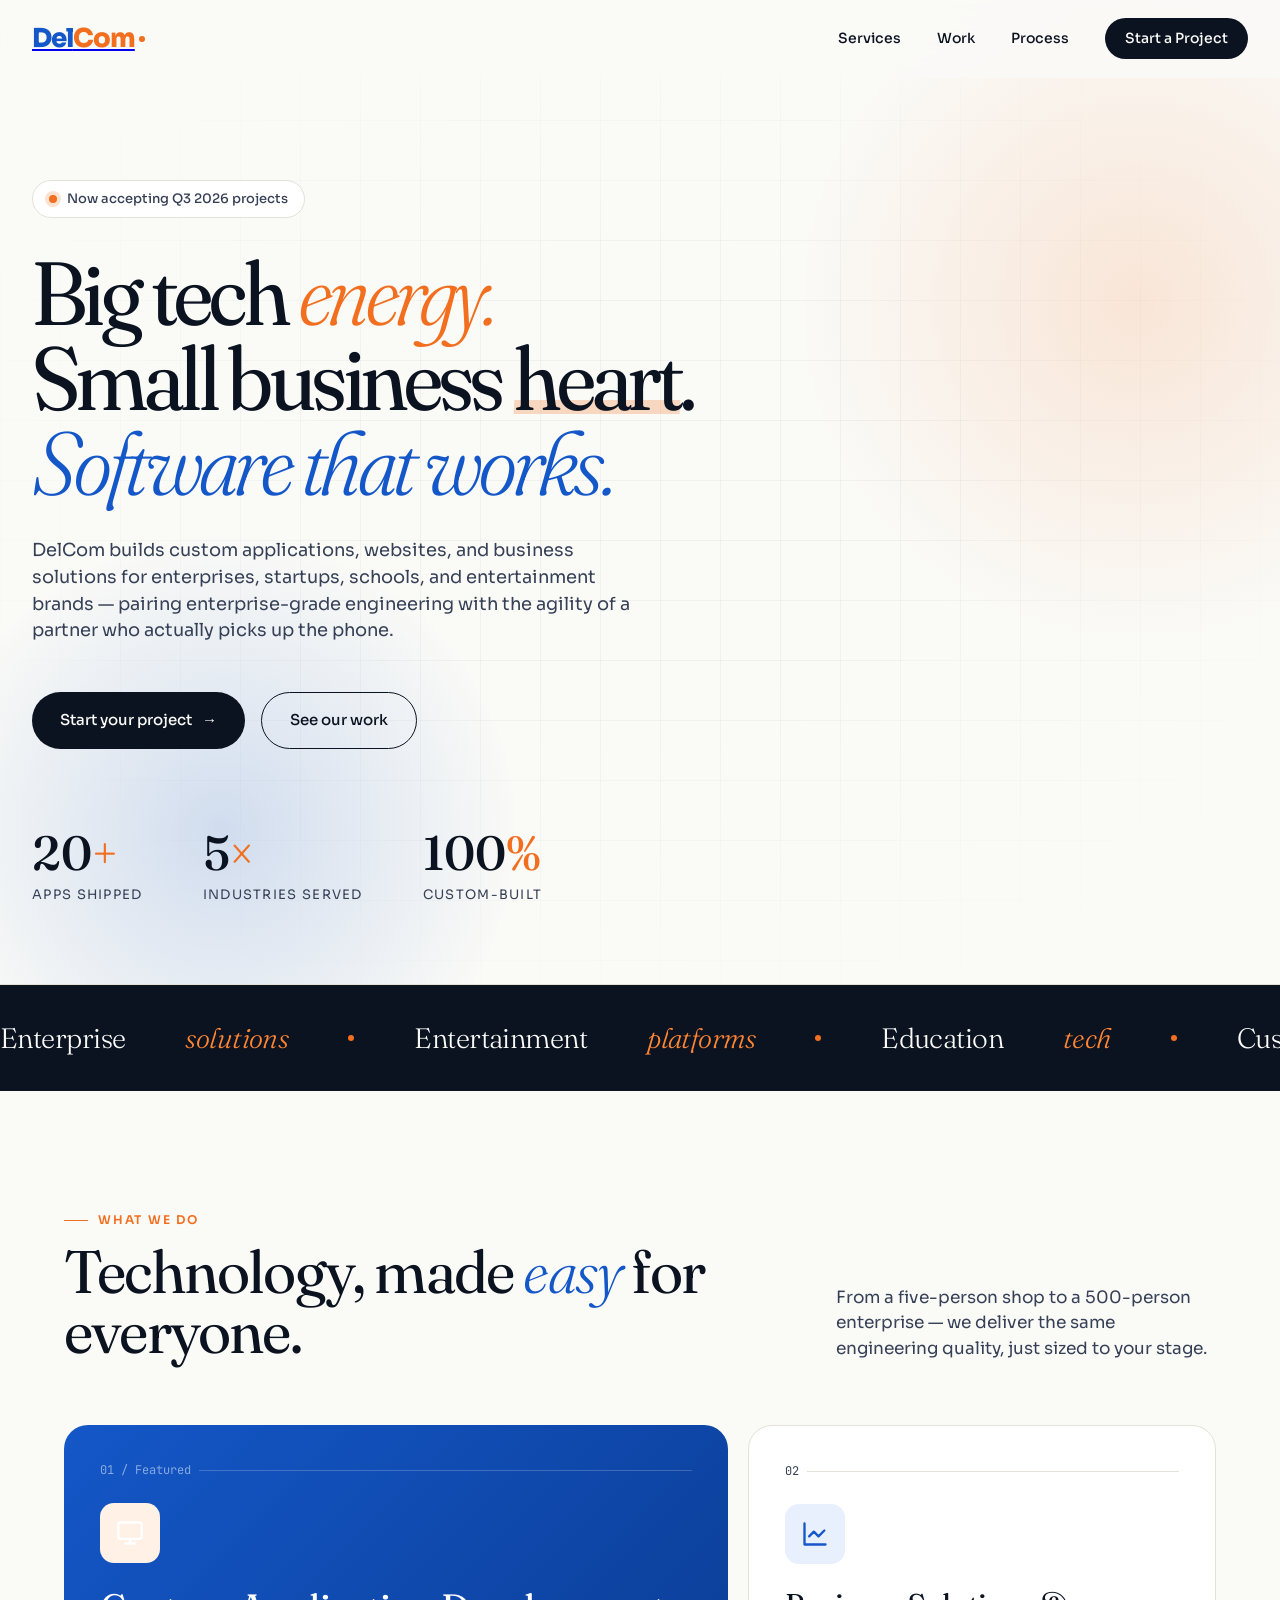
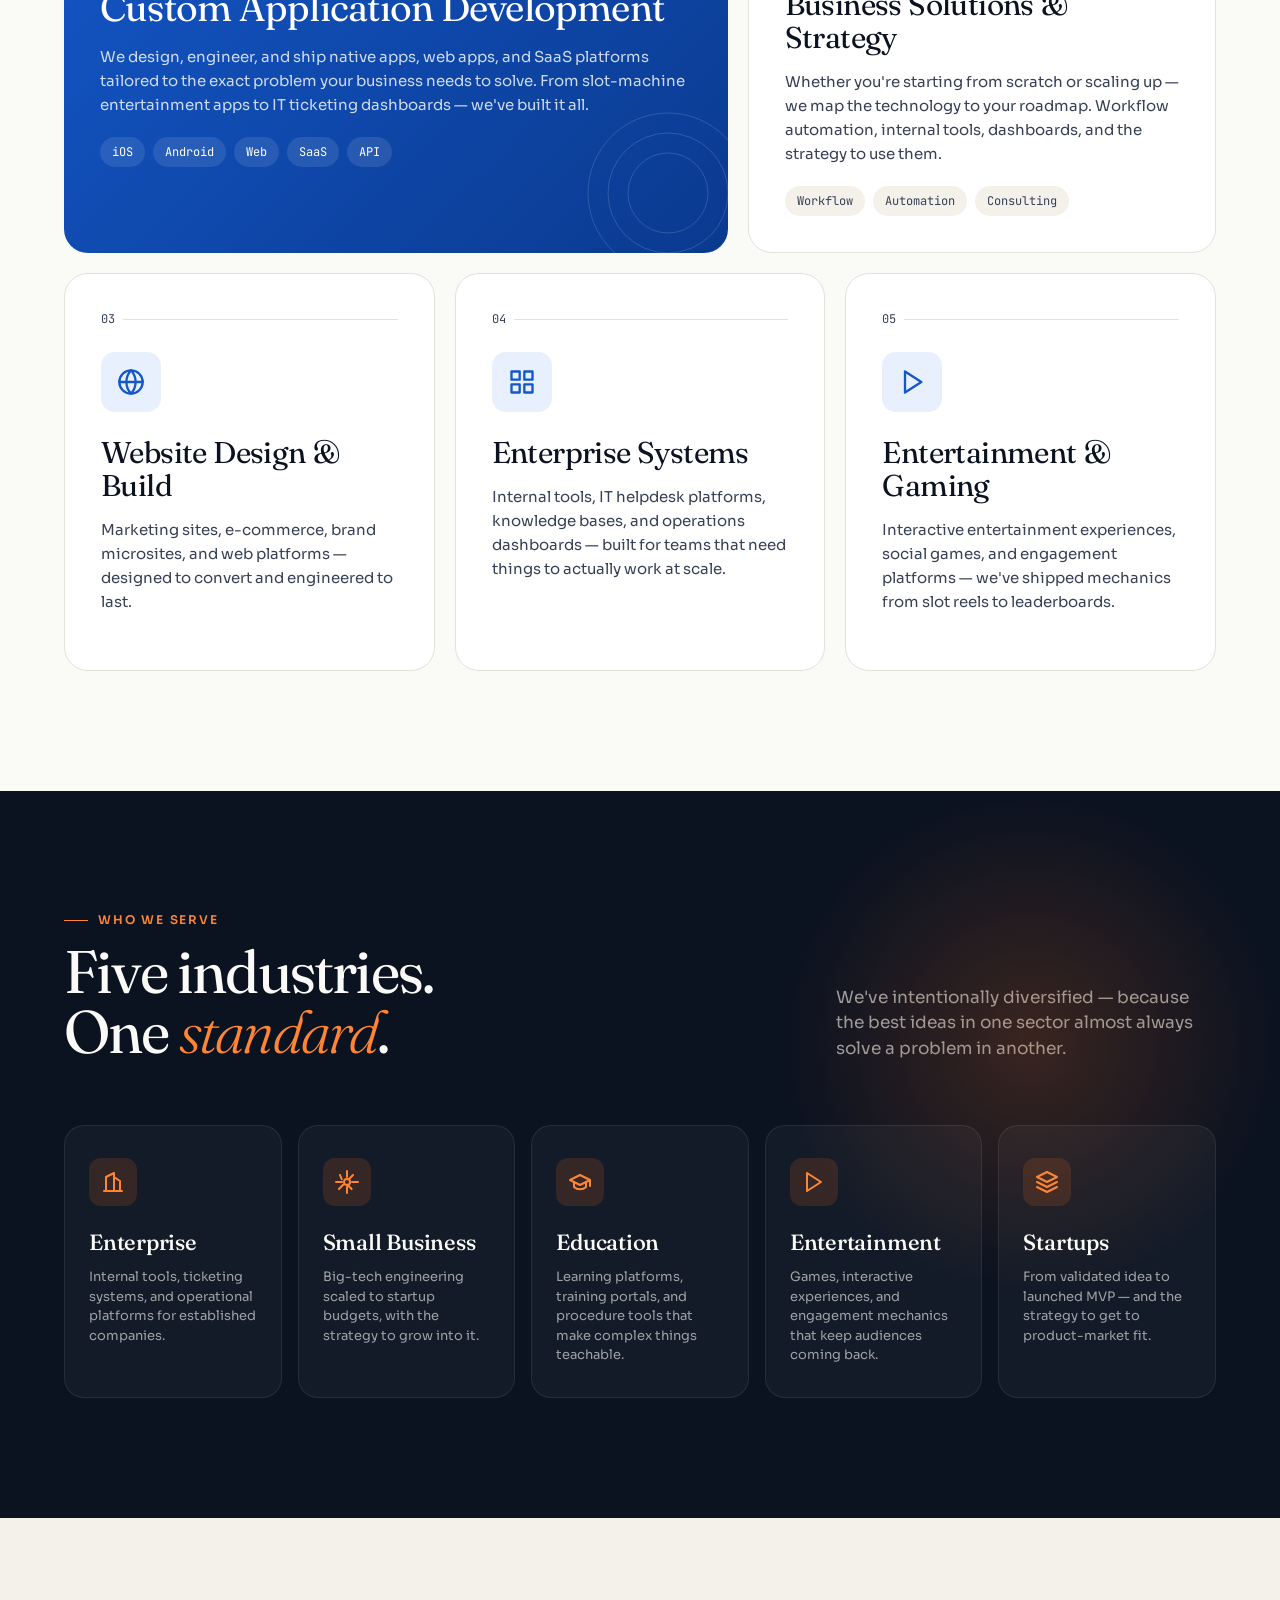
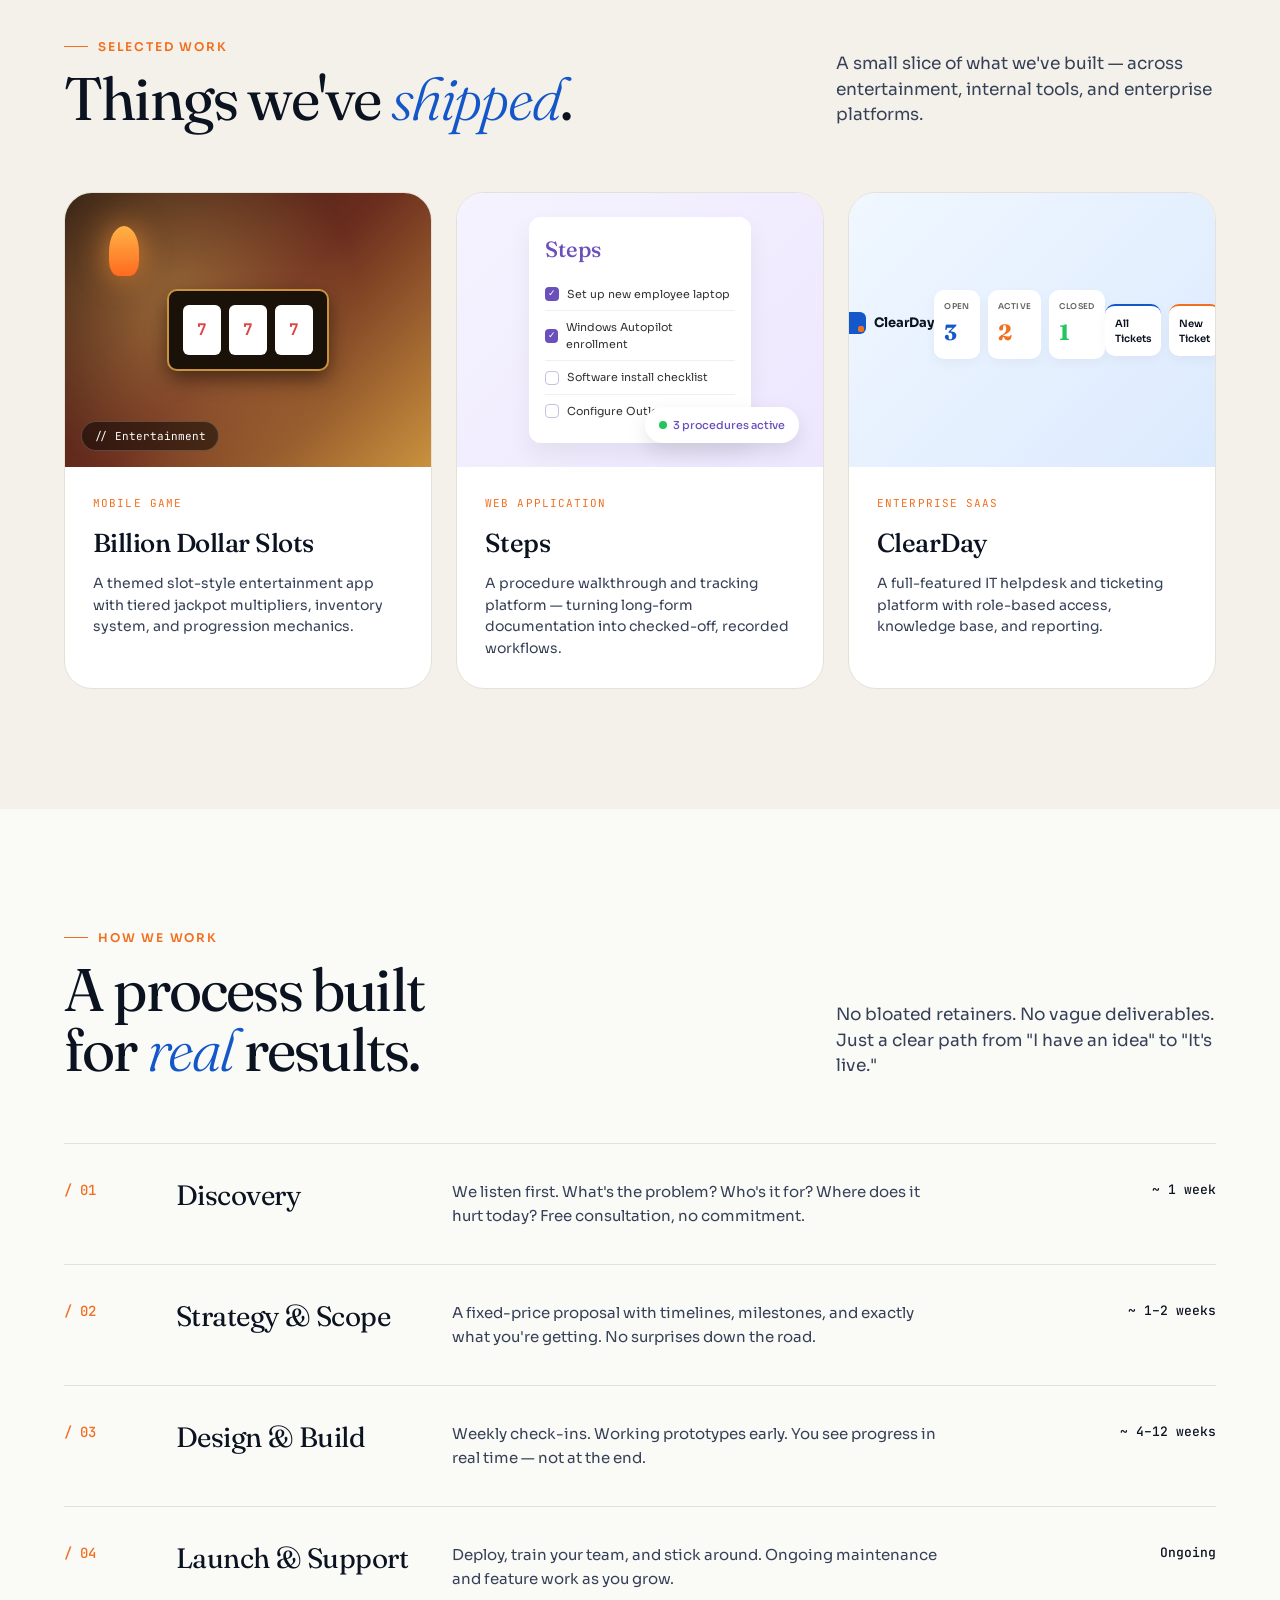
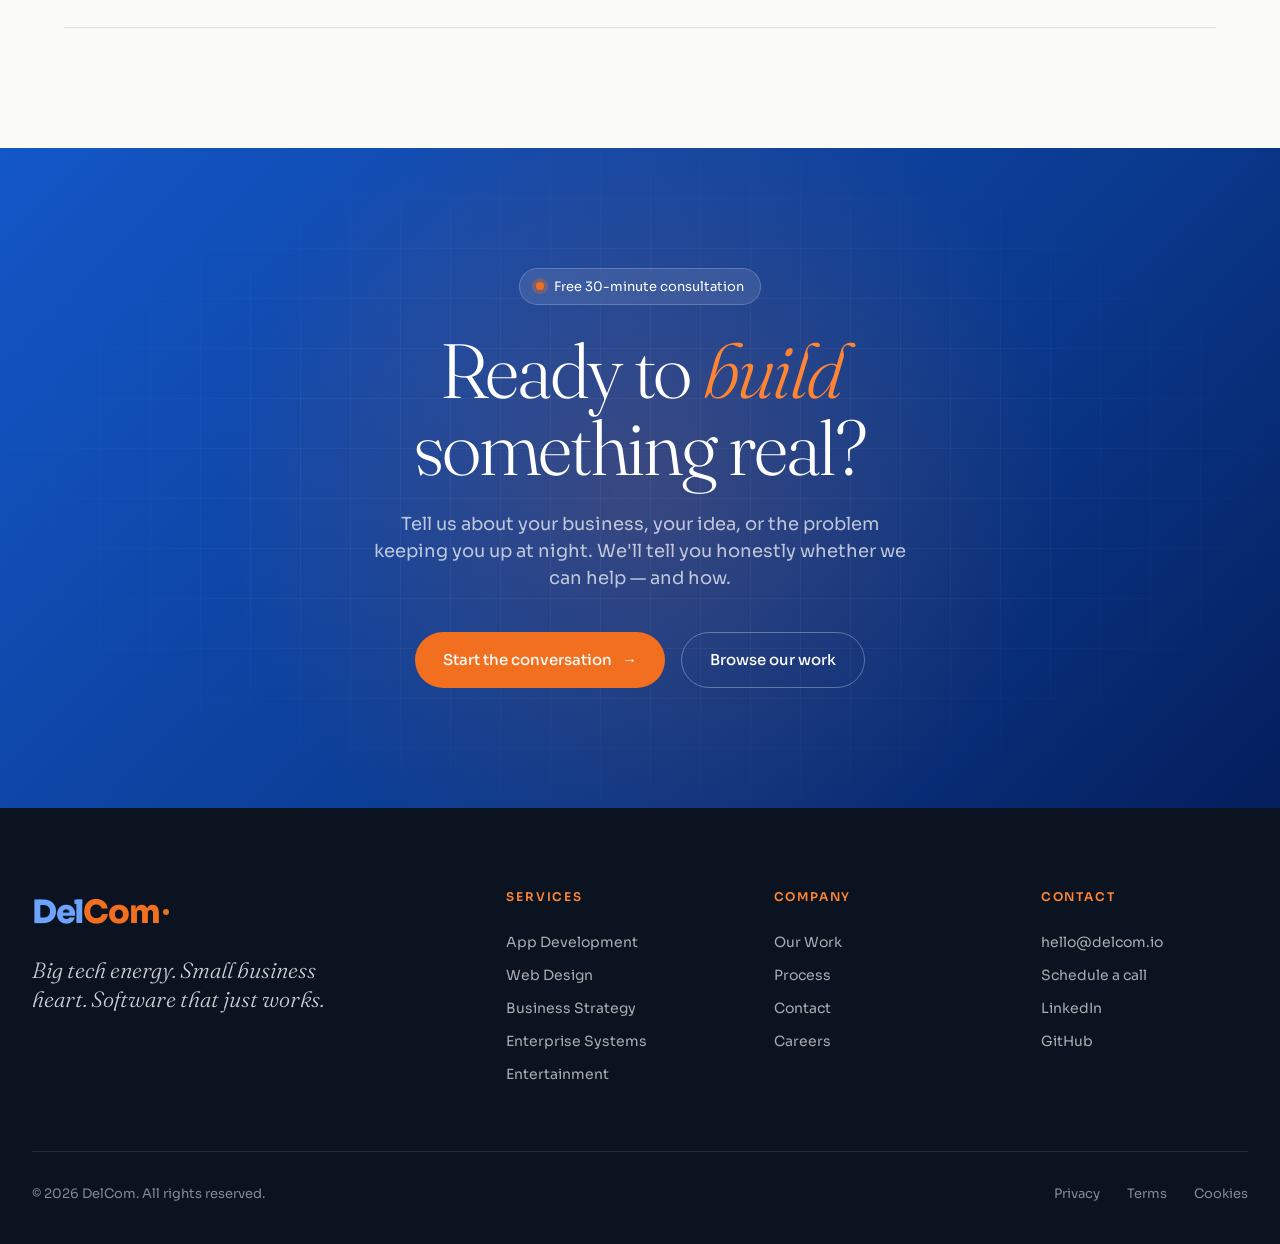
==== commit a02b6919: "Add files via upload" ====
--- a/index.html
+++ b/index.html
@@ -1,318 +1,1479 @@
-<!doctype html>
+<!DOCTYPE html>
 <html lang="en">
 <head>
-  <meta charset="utf-8" />
-  <meta name="viewport" content="width=device-width, initial-scale=1" />
-  <title>DelCom — Tech for the way you actually do business</title>
-  <meta name="description" content="DelCom helps you start, support, promote, and learn the tech that runs your business. Friendly experts, real answers, no jargon." />
-  <meta name="theme-color" content="#143a8a" />
-  <link rel="icon" href="assets/logo-icon.png" type="image/png" />
-  <link rel="apple-touch-icon" href="assets/logo-icon.png" />
-  <link rel="preconnect" href="https://fonts.googleapis.com" />
-  <link rel="preconnect" href="https://fonts.gstatic.com" crossorigin />
-  <link href="https://fonts.googleapis.com/css2?family=Plus+Jakarta+Sans:wght@400;500;600;700;800&family=Inter:wght@400;500;600&display=swap" rel="stylesheet" />
-  <link rel="stylesheet" href="styles.css" />
+<meta charset="UTF-8" />
+<meta name="viewport" content="width=device-width, initial-scale=1.0" />
+<title>DelCom — Big Tech Energy for Every Business</title>
+<link rel="preconnect" href="https://fonts.googleapis.com">
+<link rel="preconnect" href="https://fonts.gstatic.com" crossorigin>
+<link href="https://fonts.googleapis.com/css2?family=Sora:wght@300;400;500;600;700;800&family=Fraunces:opsz,wght,SOFT@9..144,300..900,0..100&family=JetBrains+Mono:wght@400;500&display=swap" rel="stylesheet">
+<style>
+:root {
+  --blue: #1457C8;
+  --blue-deep: #0A3A8F;
+  --blue-bright: #2E7BE6;
+  --blue-soft: #E8F0FE;
+  --orange: #F26F1F;
+  --orange-bright: #FF8533;
+  --orange-soft: #FFF1E6;
+  --ink: #0B1220;
+  --ink-soft: #364056;
+  --paper: #FAFAF7;
+  --paper-warm: #F4F1EA;
+  --line: #E4E1D9;
+}
+
+* { box-sizing: border-box; margin: 0; padding: 0; }
+
+html { scroll-behavior: smooth; }
+
+body {
+  font-family: 'Sora', sans-serif;
+  background: var(--paper);
+  color: var(--ink);
+  line-height: 1.5;
+  overflow-x: hidden;
+  -webkit-font-smoothing: antialiased;
+}
+
+.container { max-width: 1280px; margin: 0 auto; padding: 0 32px; }
+
+/* ============ NAV ============ */
+nav {
+  position: fixed; top: 0; left: 0; right: 0;
+  z-index: 100;
+  padding: 18px 32px;
+  background: rgba(250, 250, 247, 0.85);
+  backdrop-filter: blur(20px);
+  -webkit-backdrop-filter: blur(20px);
+  border-bottom: 1px solid transparent;
+  transition: border-color 0.3s;
+}
+nav.scrolled { border-bottom-color: var(--line); }
+
+.nav-inner { max-width: 1280px; margin: 0 auto; display: flex; align-items: center; justify-content: space-between; }
+
+.logo {
+  font-family: 'Sora', sans-serif;
+  font-weight: 800;
+  font-size: 26px;
+  letter-spacing: -0.04em;
+  display: flex; align-items: center;
+}
+.logo .del { color: var(--blue); }
+.logo .com { color: var(--orange); }
+.logo .dot {
+  width: 6px; height: 6px;
+  background: var(--orange);
+  border-radius: 50%;
+  margin-left: 4px;
+  display: inline-block;
+  animation: pulse 2s ease-in-out infinite;
+}
+@keyframes pulse {
+  0%, 100% { transform: scale(1); opacity: 1; }
+  50% { transform: scale(1.4); opacity: 0.6; }
+}
+
+.nav-links { display: flex; gap: 36px; align-items: center; }
+.nav-links a {
+  color: var(--ink);
+  text-decoration: none;
+  font-size: 14px;
+  font-weight: 500;
+  transition: color 0.2s;
+  position: relative;
+}
+.nav-links a::after {
+  content: '';
+  position: absolute;
+  bottom: -4px; left: 0;
+  width: 0; height: 2px;
+  background: var(--orange);
+  transition: width 0.3s;
+}
+.nav-links a:hover { color: var(--blue); }
+.nav-links a:hover::after { width: 100%; }
+
+.nav-cta {
+  background: var(--ink);
+  color: var(--paper) !important;
+  padding: 10px 20px;
+  border-radius: 100px;
+  font-weight: 500;
+}
+.nav-cta::after { display: none !important; }
+.nav-cta:hover { background: var(--blue) !important; transform: translateY(-1px); }
+
+/* ============ HERO ============ */
+.hero {
+  padding: 180px 32px 80px;
+  position: relative;
+  overflow: hidden;
+}
+
+.hero-bg {
+  position: absolute;
+  inset: 0;
+  z-index: 0;
+  pointer-events: none;
+}
+.hero-bg::before {
+  content: '';
+  position: absolute;
+  top: -10%; right: -20%;
+  width: 800px; height: 800px;
+  background: radial-gradient(circle, rgba(242, 111, 31, 0.15) 0%, transparent 60%);
+  border-radius: 50%;
+  animation: floatA 20s ease-in-out infinite;
+}
+.hero-bg::after {
+  content: '';
+  position: absolute;
+  bottom: -20%; left: -10%;
+  width: 700px; height: 700px;
+  background: radial-gradient(circle, rgba(20, 87, 200, 0.18) 0%, transparent 60%);
+  border-radius: 50%;
+  animation: floatB 24s ease-in-out infinite;
+}
+@keyframes floatA {
+  0%, 100% { transform: translate(0, 0) scale(1); }
+  50% { transform: translate(-40px, 40px) scale(1.1); }
+}
+@keyframes floatB {
+  0%, 100% { transform: translate(0, 0) scale(1); }
+  50% { transform: translate(40px, -30px) scale(1.15); }
+}
+
+.hero-grid {
+  position: absolute;
+  inset: 0;
+  background-image:
+    linear-gradient(rgba(11, 18, 32, 0.04) 1px, transparent 1px),
+    linear-gradient(90deg, rgba(11, 18, 32, 0.04) 1px, transparent 1px);
+  background-size: 60px 60px;
+  mask-image: radial-gradient(ellipse at center, black 30%, transparent 80%);
+  -webkit-mask-image: radial-gradient(ellipse at center, black 30%, transparent 80%);
+  z-index: 0;
+}
+
+.hero-content {
+  position: relative;
+  z-index: 1;
+  max-width: 1280px;
+  margin: 0 auto;
+}
+
+.hero-eyebrow {
+  display: inline-flex;
+  align-items: center;
+  gap: 10px;
+  padding: 8px 16px;
+  background: white;
+  border: 1px solid var(--line);
+  border-radius: 100px;
+  font-size: 13px;
+  font-weight: 500;
+  color: var(--ink-soft);
+  margin-bottom: 32px;
+  animation: fadeUp 0.8s ease-out;
+}
+.hero-eyebrow .dot-orange {
+  width: 8px; height: 8px;
+  background: var(--orange);
+  border-radius: 50%;
+  box-shadow: 0 0 0 4px rgba(242, 111, 31, 0.2);
+}
+
+h1.hero-title {
+  font-family: 'Fraunces', serif;
+  font-weight: 400;
+  font-size: clamp(48px, 7vw, 96px);
+  line-height: 0.95;
+  letter-spacing: -0.04em;
+  color: var(--ink);
+  margin-bottom: 32px;
+  animation: fadeUp 0.8s ease-out 0.1s both;
+  font-variation-settings: "SOFT" 50;
+}
+h1.hero-title .accent-blue {
+  color: var(--blue);
+  font-style: italic;
+  font-weight: 300;
+}
+h1.hero-title .accent-orange {
+  color: var(--orange);
+  font-style: italic;
+  font-weight: 300;
+}
+h1.hero-title .underline {
+  position: relative;
+  display: inline-block;
+}
+h1.hero-title .underline::after {
+  content: '';
+  position: absolute;
+  left: 0; right: 0;
+  bottom: 6px;
+  height: 14px;
+  background: var(--orange);
+  opacity: 0.25;
+  z-index: -1;
+  transform: skew(-4deg);
+}
+
+.hero-sub {
+  font-size: clamp(17px, 1.4vw, 21px);
+  max-width: 620px;
+  color: var(--ink-soft);
+  margin-bottom: 48px;
+  animation: fadeUp 0.8s ease-out 0.2s both;
+}
+
+.hero-ctas { display: flex; gap: 16px; flex-wrap: wrap; animation: fadeUp 0.8s ease-out 0.3s both; }
+
+.btn {
+  padding: 16px 28px;
+  border-radius: 100px;
+  font-family: 'Sora', sans-serif;
+  font-weight: 500;
+  font-size: 15px;
+  text-decoration: none;
+  display: inline-flex;
+  align-items: center;
+  gap: 10px;
+  cursor: pointer;
+  border: none;
+  transition: all 0.3s cubic-bezier(0.34, 1.56, 0.64, 1);
+}
+
+.btn-primary {
+  background: var(--ink);
+  color: var(--paper);
+}
+.btn-primary:hover {
+  background: var(--blue);
+  transform: translateY(-2px);
+  box-shadow: 0 12px 30px rgba(20, 87, 200, 0.35);
+}
+.btn-primary .arrow { transition: transform 0.3s; }
+.btn-primary:hover .arrow { transform: translateX(4px); }
+
+.btn-secondary {
+  background: transparent;
+  color: var(--ink);
+  border: 1.5px solid var(--ink);
+}
+.btn-secondary:hover {
+  background: var(--ink);
+  color: var(--paper);
+}
+
+.hero-meta {
+  margin-top: 80px;
+  display: flex;
+  gap: 60px;
+  flex-wrap: wrap;
+  animation: fadeUp 0.8s ease-out 0.4s both;
+}
+.hero-meta-item .num {
+  font-family: 'Fraunces', serif;
+  font-size: 48px;
+  font-weight: 500;
+  color: var(--ink);
+  display: block;
+  line-height: 1;
+}
+.hero-meta-item .num .accent { color: var(--orange); }
+.hero-meta-item .lbl {
+  font-size: 13px;
+  text-transform: uppercase;
+  letter-spacing: 0.1em;
+  color: var(--ink-soft);
+  margin-top: 8px;
+  display: block;
+}
+
+@keyframes fadeUp {
+  from { opacity: 0; transform: translateY(30px); }
+  to { opacity: 1; transform: translateY(0); }
+}
+
+/* ============ MARQUEE ============ */
+.marquee {
+  padding: 32px 0;
+  background: var(--ink);
+  color: var(--paper);
+  overflow: hidden;
+  border-top: 1px solid var(--line);
+  position: relative;
+}
+.marquee-track {
+  display: flex;
+  gap: 60px;
+  animation: scroll 30s linear infinite;
+  width: max-content;
+  align-items: center;
+}
+.marquee-item {
+  font-family: 'Fraunces', serif;
+  font-size: 28px;
+  font-weight: 300;
+  letter-spacing: -0.02em;
+  display: flex; align-items: center; gap: 60px;
+  white-space: nowrap;
+}
+.marquee-item .dot {
+  width: 6px; height: 6px;
+  background: var(--orange);
+  border-radius: 50%;
+}
+.marquee-item .em { font-style: italic; color: var(--orange-bright); }
+@keyframes scroll {
+  from { transform: translateX(0); }
+  to { transform: translateX(-50%); }
+}
+
+/* ============ SERVICES ============ */
+.services {
+  padding: 120px 32px;
+  position: relative;
+}
+
+.section-header {
+  display: flex;
+  justify-content: space-between;
+  align-items: flex-end;
+  margin-bottom: 64px;
+  gap: 40px;
+  flex-wrap: wrap;
+}
+.section-tag {
+  font-size: 12px;
+  text-transform: uppercase;
+  letter-spacing: 0.15em;
+  color: var(--orange);
+  font-weight: 600;
+  margin-bottom: 12px;
+  display: flex;
+  align-items: center;
+  gap: 10px;
+}
+.section-tag::before {
+  content: '';
+  width: 24px; height: 1px;
+  background: var(--orange);
+}
+.section-title {
+  font-family: 'Fraunces', serif;
+  font-size: clamp(36px, 5vw, 60px);
+  font-weight: 400;
+  letter-spacing: -0.03em;
+  line-height: 1;
+  max-width: 700px;
+}
+.section-title em {
+  font-style: italic;
+  font-weight: 300;
+  color: var(--blue);
+}
+.section-desc {
+  font-size: 17px;
+  color: var(--ink-soft);
+  max-width: 380px;
+}
+
+.services-grid {
+  display: grid;
+  grid-template-columns: repeat(12, 1fr);
+  gap: 20px;
+}
+
+.service-card {
+  background: white;
+  border: 1px solid var(--line);
+  border-radius: 24px;
+  padding: 36px;
+  position: relative;
+  overflow: hidden;
+  transition: all 0.4s cubic-bezier(0.4, 0, 0.2, 1);
+  cursor: pointer;
+}
+.service-card::before {
+  content: '';
+  position: absolute;
+  top: 0; left: 0;
+  width: 100%; height: 3px;
+  background: var(--orange);
+  transform: scaleX(0);
+  transform-origin: left;
+  transition: transform 0.5s cubic-bezier(0.4, 0, 0.2, 1);
+}
+.service-card:hover {
+  transform: translateY(-6px);
+  box-shadow: 0 24px 50px -20px rgba(11, 18, 32, 0.15);
+  border-color: transparent;
+}
+.service-card:hover::before { transform: scaleX(1); }
+
+.service-card.large { grid-column: span 7; min-height: 380px; }
+.service-card.small { grid-column: span 5; min-height: 380px; }
+.service-card.third { grid-column: span 4; min-height: 320px; }
+
+.service-num {
+  font-family: 'JetBrains Mono', monospace;
+  font-size: 12px;
+  color: var(--ink-soft);
+  margin-bottom: 24px;
+  display: flex; align-items: center; gap: 8px;
+}
+.service-num::after {
+  content: '';
+  flex: 1;
+  height: 1px;
+  background: var(--line);
+}
+
+.service-icon {
+  width: 60px; height: 60px;
+  border-radius: 14px;
+  display: flex; align-items: center; justify-content: center;
+  margin-bottom: 24px;
+  background: var(--blue-soft);
+}
+.service-card.featured .service-icon { background: var(--orange-soft); }
+.service-icon svg { width: 28px; height: 28px; }
+
+.service-title {
+  font-family: 'Fraunces', serif;
+  font-size: 30px;
+  font-weight: 400;
+  letter-spacing: -0.02em;
+  line-height: 1.1;
+  margin-bottom: 16px;
+}
+.service-card.large .service-title { font-size: 38px; }
+
+.service-desc {
+  font-size: 15px;
+  color: var(--ink-soft);
+  line-height: 1.6;
+  margin-bottom: 20px;
+}
+
+.service-tags { display: flex; flex-wrap: wrap; gap: 8px; }
+.service-tag {
+  font-size: 12px;
+  padding: 6px 12px;
+  background: var(--paper-warm);
+  border-radius: 100px;
+  color: var(--ink-soft);
+  font-family: 'JetBrains Mono', monospace;
+}
+
+.service-card.featured {
+  background: linear-gradient(135deg, var(--blue) 0%, var(--blue-deep) 100%);
+  color: white;
+  border: none;
+}
+.service-card.featured .service-title { color: white; }
+.service-card.featured .service-desc { color: rgba(255, 255, 255, 0.8); }
+.service-card.featured .service-num { color: rgba(255, 255, 255, 0.5); }
+.service-card.featured .service-num::after { background: rgba(255, 255, 255, 0.2); }
+.service-card.featured .service-tag {
+  background: rgba(255, 255, 255, 0.1);
+  color: white;
+}
+.service-card.featured .service-bg-art {
+  position: absolute;
+  right: -40px; bottom: -40px;
+  opacity: 0.15;
+}
+
+/* ============ WHO WE SERVE ============ */
+.audience {
+  padding: 120px 32px;
+  background: var(--ink);
+  color: var(--paper);
+  position: relative;
+  overflow: hidden;
+}
+.audience::before {
+  content: '';
+  position: absolute;
+  top: 0; right: 0;
+  width: 500px; height: 500px;
+  background: radial-gradient(circle, rgba(242, 111, 31, 0.2) 0%, transparent 70%);
+  border-radius: 50%;
+}
+
+.audience .section-title { color: var(--paper); }
+.audience .section-title em { color: var(--orange-bright); }
+.audience .section-tag { color: var(--orange-bright); }
+.audience .section-tag::before { background: var(--orange-bright); }
+.audience .section-desc { color: rgba(250, 250, 247, 0.6); }
+
+.audience-grid {
+  display: grid;
+  grid-template-columns: repeat(5, 1fr);
+  gap: 16px;
+  position: relative;
+  z-index: 1;
+}
+
+.audience-card {
+  padding: 32px 24px;
+  background: rgba(255, 255, 255, 0.04);
+  border: 1px solid rgba(255, 255, 255, 0.08);
+  border-radius: 20px;
+  transition: all 0.4s;
+  cursor: pointer;
+  position: relative;
+  overflow: hidden;
+}
+.audience-card:hover {
+  background: rgba(255, 255, 255, 0.08);
+  transform: translateY(-4px);
+  border-color: var(--orange);
+}
+.audience-card::after {
+  content: '';
+  position: absolute;
+  bottom: 0; left: 0; right: 0;
+  height: 2px;
+  background: linear-gradient(90deg, transparent, var(--orange), transparent);
+  transform: translateX(-100%);
+  transition: transform 0.6s;
+}
+.audience-card:hover::after { transform: translateX(0); }
+
+.audience-icon {
+  width: 48px; height: 48px;
+  border-radius: 12px;
+  background: rgba(242, 111, 31, 0.15);
+  display: flex; align-items: center; justify-content: center;
+  margin-bottom: 20px;
+}
+.audience-icon svg { width: 24px; height: 24px; color: var(--orange-bright); }
+.audience-title {
+  font-family: 'Fraunces', serif;
+  font-size: 22px;
+  font-weight: 500;
+  margin-bottom: 8px;
+  letter-spacing: -0.01em;
+}
+.audience-desc {
+  font-size: 13px;
+  color: rgba(250, 250, 247, 0.6);
+  line-height: 1.5;
+}
+
+/* ============ WORK ============ */
+.work {
+  padding: 120px 32px;
+  background: var(--paper-warm);
+}
+
+.work-grid {
+  display: grid;
+  grid-template-columns: 1fr 1fr 1fr;
+  gap: 24px;
+}
+
+.work-card {
+  background: white;
+  border-radius: 28px;
+  overflow: hidden;
+  border: 1px solid var(--line);
+  transition: all 0.5s cubic-bezier(0.4, 0, 0.2, 1);
+  display: flex;
+  flex-direction: column;
+  text-decoration: none;
+  color: inherit;
+  position: relative;
+}
+.work-card::after {
+  content: '↗';
+  position: absolute;
+  top: 20px; right: 20px;
+  width: 40px; height: 40px;
+  background: white;
+  color: var(--ink);
+  border-radius: 50%;
+  display: flex; align-items: center; justify-content: center;
+  font-size: 18px;
+  font-weight: 600;
+  box-shadow: 0 6px 16px rgba(0,0,0,0.1);
+  opacity: 0;
+  transform: translateY(-6px) scale(0.85);
+  transition: all 0.4s cubic-bezier(0.4, 0, 0.2, 1);
+  z-index: 2;
+}
+.work-card:hover::after {
+  opacity: 1;
+  transform: translateY(0) scale(1);
+  background: var(--orange);
+  color: white;
+}
+.work-card:hover {
+  transform: translateY(-8px);
+  box-shadow: 0 30px 60px -20px rgba(11, 18, 32, 0.2);
+}
+
+.work-visual {
+  aspect-ratio: 4/3;
+  position: relative;
+  overflow: hidden;
+  display: flex; align-items: center; justify-content: center;
+}
+
+/* App preview: Casino game */
+.preview-casino {
+  background:
+    radial-gradient(circle at 30% 40%, rgba(255, 200, 100, 0.4), transparent 60%),
+    linear-gradient(135deg, #2A1810 0%, #6B2D1E 50%, #C9923E 100%);
+  position: relative;
+}
+.preview-casino .lamp {
+  position: absolute;
+  width: 30px; height: 50px;
+  background: linear-gradient(180deg, #FFB347 0%, #FF6B1F 100%);
+  border-radius: 50% 50% 30% 30%;
+  box-shadow: 0 0 30px rgba(255, 150, 50, 0.7);
+  top: 12%; left: 12%;
+  animation: lampGlow 3s ease-in-out infinite;
+}
+@keyframes lampGlow {
+  0%, 100% { opacity: 1; transform: scale(1); }
+  50% { opacity: 0.8; transform: scale(1.05); }
+}
+.preview-casino .slots {
+  display: flex; gap: 8px;
+  background: #1A1209;
+  padding: 14px;
+  border-radius: 10px;
+  border: 2px solid #C9923E;
+  box-shadow: 0 8px 20px rgba(0, 0, 0, 0.5);
+}
+.preview-casino .slot {
+  width: 38px; height: 50px;
+  background: white;
+  border-radius: 6px;
+  display: flex; align-items: center; justify-content: center;
+  font-family: 'JetBrains Mono', monospace;
+  font-weight: 700;
+  font-size: 16px;
+  color: #D44;
+}
+.preview-casino .badge {
+  position: absolute;
+  bottom: 16px; left: 16px;
+  background: rgba(0,0,0,0.5);
+  backdrop-filter: blur(10px);
+  padding: 6px 12px;
+  border-radius: 100px;
+  font-size: 11px;
+  font-family: 'JetBrains Mono', monospace;
+  color: white;
+  border: 1px solid rgba(255,255,255,0.2);
+}
+
+/* App preview: Steps procedures */
+.preview-steps {
+  background: linear-gradient(135deg, #F5F3FF 0%, #EDE7FE 100%);
+  position: relative;
+  padding: 24px;
+}
+.preview-steps .panel {
+  background: white;
+  border-radius: 12px;
+  padding: 16px;
+  box-shadow: 0 12px 24px rgba(0,0,0,0.06);
+  width: 70%;
+}
+.preview-steps .panel-title {
+  font-family: 'Fraunces', serif;
+  font-size: 22px;
+  color: #6B4FBB;
+  font-weight: 500;
+  margin-bottom: 12px;
+}
+.preview-steps .list-item {
+  display: flex; align-items: center; gap: 8px;
+  padding: 8px 0;
+  font-size: 11px;
+  color: #333;
+  border-bottom: 1px solid #F0EDF8;
+}
+.preview-steps .list-item:last-child { border-bottom: none; }
+.preview-steps .check {
+  width: 14px; height: 14px;
+  border-radius: 4px;
+  background: #6B4FBB;
+  display: flex; align-items: center; justify-content: center;
+  color: white;
+  font-size: 9px;
+}
+.preview-steps .check.empty { background: white; border: 1.5px solid #C9C0E0; }
+.preview-steps .floating {
+  position: absolute;
+  bottom: 24px; right: 24px;
+  background: white;
+  padding: 10px 14px;
+  border-radius: 100px;
+  box-shadow: 0 8px 20px rgba(0,0,0,0.1);
+  font-size: 11px;
+  font-weight: 500;
+  color: #6B4FBB;
+  display: flex; align-items: center; gap: 6px;
+}
+.preview-steps .floating .dot {
+  width: 8px; height: 8px;
+  background: #22C55E;
+  border-radius: 50%;
+}
+
+/* App preview: ClearDay dashboard */
+.preview-clearday {
+  background: linear-gradient(135deg, #F0F7FF 0%, #DCEAFE 100%);
+  padding: 24px;
+  position: relative;
+}
+.preview-clearday .header-row {
+  display: flex; align-items: center; gap: 8px;
+  margin-bottom: 14px;
+}
+.preview-clearday .logo-box {
+  width: 22px; height: 22px;
+  background: var(--blue);
+  border-radius: 6px;
+  position: relative;
+}
+.preview-clearday .logo-box::after {
+  content: '';
+  position: absolute;
+  bottom: 2px; right: 2px;
+  width: 6px; height: 6px;
+  background: var(--orange);
+  border-radius: 2px;
+}
+.preview-clearday .brand {
+  font-weight: 700; font-size: 13px; color: var(--ink);
+}
+.preview-clearday .stats {
+  display: grid;
+  grid-template-columns: repeat(3, 1fr);
+  gap: 8px;
+  margin-bottom: 12px;
+}
+.preview-clearday .stat {
+  background: white;
+  border-radius: 10px;
+  padding: 10px;
+  box-shadow: 0 4px 12px rgba(0,0,0,0.04);
+}
+.preview-clearday .stat-label {
+  font-size: 8px;
+  text-transform: uppercase;
+  letter-spacing: 0.05em;
+  color: #666;
+  font-weight: 600;
+  margin-bottom: 4px;
+}
+.preview-clearday .stat-num {
+  font-size: 22px;
+  font-weight: 700;
+  font-family: 'Fraunces', serif;
+}
+.preview-clearday .stat:nth-child(1) .stat-num { color: var(--blue); }
+.preview-clearday .stat:nth-child(2) .stat-num { color: var(--orange); }
+.preview-clearday .stat:nth-child(3) .stat-num { color: #22C55E; }
+.preview-clearday .cards {
+  display: grid; grid-template-columns: 1fr 1fr;
+  gap: 8px;
+}
+.preview-clearday .mini-card {
+  background: white;
+  border-radius: 10px;
+  padding: 10px;
+  border-top: 2px solid var(--blue);
+  font-size: 10px;
+  font-weight: 600;
+  box-shadow: 0 4px 12px rgba(0,0,0,0.04);
+}
+.preview-clearday .mini-card:nth-child(2) { border-color: var(--orange); }
+
+.work-meta {
+  padding: 28px;
+}
+.work-type {
+  font-size: 11px;
+  font-family: 'JetBrains Mono', monospace;
+  color: var(--orange);
+  text-transform: uppercase;
+  letter-spacing: 0.1em;
+  margin-bottom: 12px;
+}
+.work-title {
+  font-family: 'Fraunces', serif;
+  font-size: 26px;
+  font-weight: 500;
+  letter-spacing: -0.02em;
+  margin-bottom: 10px;
+}
+.work-desc {
+  font-size: 14px;
+  color: var(--ink-soft);
+  line-height: 1.55;
+}
+
+/* ============ PROCESS ============ */
+.process {
+  padding: 120px 32px;
+}
+
+.process-list {
+  display: flex;
+  flex-direction: column;
+  gap: 0;
+  margin-top: 64px;
+  border-top: 1px solid var(--line);
+}
+
+.process-row {
+  display: grid;
+  grid-template-columns: 80px 1fr 2fr 1fr;
+  padding: 36px 0;
+  border-bottom: 1px solid var(--line);
+  align-items: start;
+  gap: 32px;
+  transition: padding 0.4s;
+  cursor: default;
+  position: relative;
+}
+.process-row::before {
+  content: '';
+  position: absolute;
+  left: 0; right: 0; top: 0;
+  height: 100%;
+  background: var(--orange-soft);
+  z-index: -1;
+  transform: scaleY(0);
+  transform-origin: top;
+  transition: transform 0.4s;
+}
+.process-row:hover { padding-left: 24px; padding-right: 24px; }
+.process-row:hover::before { transform: scaleY(1); }
+
+.process-num {
+  font-family: 'JetBrains Mono', monospace;
+  font-size: 14px;
+  color: var(--orange);
+  font-weight: 500;
+}
+.process-name {
+  font-family: 'Fraunces', serif;
+  font-size: 28px;
+  font-weight: 400;
+  letter-spacing: -0.02em;
+  line-height: 1.1;
+}
+.process-detail {
+  font-size: 15px;
+  color: var(--ink-soft);
+  line-height: 1.6;
+}
+.process-time {
+  font-size: 13px;
+  color: var(--ink);
+  font-weight: 500;
+  text-align: right;
+  font-family: 'JetBrains Mono', monospace;
+}
+
+/* ============ CTA ============ */
+.cta-section {
+  padding: 120px 32px;
+  background: linear-gradient(135deg, var(--blue) 0%, var(--blue-deep) 60%, #051E5C 100%);
+  color: white;
+  text-align: center;
+  position: relative;
+  overflow: hidden;
+}
+.cta-section::before {
+  content: '';
+  position: absolute;
+  top: 50%; left: 50%;
+  width: 1000px; height: 1000px;
+  background: radial-gradient(circle, rgba(242, 111, 31, 0.2) 0%, transparent 60%);
+  border-radius: 50%;
+  transform: translate(-50%, -50%);
+}
+.cta-section::after {
+  content: '';
+  position: absolute;
+  inset: 0;
+  background-image:
+    linear-gradient(rgba(255,255,255,0.04) 1px, transparent 1px),
+    linear-gradient(90deg, rgba(255,255,255,0.04) 1px, transparent 1px);
+  background-size: 50px 50px;
+  mask-image: radial-gradient(ellipse at center, black 40%, transparent 80%);
+  -webkit-mask-image: radial-gradient(ellipse at center, black 40%, transparent 80%);
+}
+.cta-content { position: relative; z-index: 1; max-width: 800px; margin: 0 auto; }
+
+.cta-eyebrow {
+  display: inline-flex;
+  align-items: center;
+  gap: 10px;
+  padding: 8px 16px;
+  background: rgba(255,255,255,0.1);
+  border: 1px solid rgba(255,255,255,0.2);
+  border-radius: 100px;
+  font-size: 13px;
+  margin-bottom: 28px;
+  backdrop-filter: blur(10px);
+}
+.cta-eyebrow .dot {
+  width: 8px; height: 8px;
+  background: var(--orange);
+  border-radius: 50%;
+  box-shadow: 0 0 0 4px rgba(242, 111, 31, 0.3);
+}
+
+.cta-title {
+  font-family: 'Fraunces', serif;
+  font-size: clamp(40px, 6vw, 80px);
+  font-weight: 300;
+  letter-spacing: -0.03em;
+  line-height: 1;
+  margin-bottom: 24px;
+}
+.cta-title em {
+  font-style: italic;
+  color: var(--orange-bright);
+}
+.cta-desc {
+  font-size: 18px;
+  color: rgba(255,255,255,0.7);
+  margin-bottom: 40px;
+  max-width: 540px;
+  margin-left: auto; margin-right: auto;
+}
+.cta-buttons { display: flex; gap: 16px; justify-content: center; flex-wrap: wrap; }
+.cta-buttons .btn-primary { background: var(--orange); }
+.cta-buttons .btn-primary:hover { background: var(--orange-bright); box-shadow: 0 12px 30px rgba(242, 111, 31, 0.5); }
+.cta-buttons .btn-secondary { color: white; border-color: rgba(255,255,255,0.3); }
+.cta-buttons .btn-secondary:hover { background: white; color: var(--ink); }
+
+/* ============ FOOTER ============ */
+footer {
+  background: var(--ink);
+  color: var(--paper);
+  padding: 80px 32px 40px;
+}
+.footer-inner { max-width: 1280px; margin: 0 auto; }
+.footer-top {
+  display: grid;
+  grid-template-columns: 2fr 1fr 1fr 1fr;
+  gap: 60px;
+  padding-bottom: 60px;
+  border-bottom: 1px solid rgba(255,255,255,0.1);
+}
+.footer-brand-block .logo { font-size: 32px; margin-bottom: 20px; }
+.footer-brand-block .logo .del { color: #6BA3FF; }
+.footer-tagline {
+  font-family: 'Fraunces', serif;
+  font-size: 22px;
+  font-style: italic;
+  font-weight: 300;
+  line-height: 1.3;
+  max-width: 320px;
+  color: rgba(255,255,255,0.8);
+  margin-bottom: 24px;
+}
+.footer-col h4 {
+  font-size: 12px;
+  text-transform: uppercase;
+  letter-spacing: 0.15em;
+  color: var(--orange-bright);
+  margin-bottom: 20px;
+  font-weight: 600;
+}
+.footer-col a {
+  display: block;
+  color: rgba(255,255,255,0.65);
+  text-decoration: none;
+  font-size: 14px;
+  padding: 6px 0;
+  transition: color 0.2s;
+}
+.footer-col a:hover { color: white; }
+.footer-bottom {
+  padding-top: 32px;
+  display: flex;
+  justify-content: space-between;
+  align-items: center;
+  flex-wrap: wrap;
+  gap: 16px;
+  font-size: 13px;
+  color: rgba(255,255,255,0.5);
+}
+.footer-bottom .legal a { color: rgba(255,255,255,0.5); text-decoration: none; margin-left: 24px; }
+.footer-bottom .legal a:hover { color: white; }
+
+/* ============ RESPONSIVE ============ */
+@media (max-width: 1024px) {
+  .services-grid > * { grid-column: span 12 !important; }
+  .audience-grid { grid-template-columns: repeat(2, 1fr); }
+  .work-grid { grid-template-columns: 1fr; }
+  .footer-top { grid-template-columns: 1fr 1fr; }
+  .process-row { grid-template-columns: 50px 1fr; }
+  .process-detail, .process-time { grid-column: 2; }
+  .process-time { text-align: left; }
+}
+@media (max-width: 640px) {
+  .nav-links { display: none; }
+  .nav-links .nav-cta { display: inline-flex; }
+  .nav-links { display: flex; gap: 0; }
+  .nav-links a:not(.nav-cta) { display: none; }
+  .hero { padding-top: 130px; }
+  .hero-meta { gap: 32px; }
+  .hero-meta-item .num { font-size: 36px; }
+  .section-header { flex-direction: column; align-items: flex-start; }
+  .audience-grid { grid-template-columns: 1fr; }
+  .footer-top { grid-template-columns: 1fr; gap: 32px; padding-bottom: 32px; }
+  .footer-bottom { flex-direction: column; align-items: flex-start; }
+  .footer-bottom .legal a { margin-left: 0; margin-right: 16px; }
+  .container { padding: 0 20px; }
+  .services, .work, .process, .audience, .cta-section { padding: 80px 20px; }
+}
+</style>
 </head>
 <body>
 
-  <a class="skip" href="#main">Skip to content</a>
-
-  <header class="nav" id="top">
-    <div class="container nav-inner">
-      <a class="brand" href="#top" aria-label="DelCom home">
-        <img src="assets/logo-full.png" alt="DelCom" class="brand-logo" onerror="this.onerror=null;this.src='assets/logo-full.svg'" />
+<!-- NAVIGATION -->
+<nav id="nav">
+  <div class="nav-inner">
+    <a href="#" class="logo">
+      <span class="del">Del</span><span class="com">Com</span><span class="dot"></span>
+    </a>
+    <div class="nav-links">
+      <a href="#services">Services</a>
+      <a href="#work">Work</a>
+      <a href="#process">Process</a>
+      <a href="#contact" class="nav-cta">Start a Project</a>
+    </div>
+  </div>
+</nav>
+
+<!-- HERO -->
+<section class="hero">
+  <div class="hero-bg"></div>
+  <div class="hero-grid"></div>
+  <div class="hero-content">
+    <div class="hero-eyebrow">
+      <span class="dot-orange"></span>
+      <span>Now accepting Q3 2026 projects</span>
+    </div>
+    <h1 class="hero-title">
+      Big tech <span class="accent-orange">energy.</span><br>
+      Small business <span class="underline">heart</span>.<br>
+      <span class="accent-blue">Software that works.</span>
+    </h1>
+    <p class="hero-sub">
+      DelCom builds custom applications, websites, and business solutions for enterprises, startups, schools, and entertainment brands — pairing enterprise-grade engineering with the agility of a partner who actually picks up the phone.
+    </p>
+    <div class="hero-ctas">
+      <a href="#contact" class="btn btn-primary">
+        Start your project
+        <span class="arrow">→</span>
       </a>
-      <nav class="nav-links" aria-label="Primary">
-        <a href="#services">What we do</a>
-        <a href="#approach">How we help</a>
-        <a href="#about">About</a>
-        <a href="#contact" class="btn btn-ghost">Talk to us</a>
-      </nav>
-      <button class="nav-toggle" aria-expanded="false" aria-controls="mobile-menu" aria-label="Open menu">
-        <span></span><span></span><span></span>
-      </button>
-    </div>
-    <div class="mobile-menu" id="mobile-menu" hidden>
-      <a href="#services">What we do</a>
-      <a href="#approach">How we help</a>
-      <a href="#about">About</a>
-      <a href="#contact">Talk to us</a>
-    </div>
-  </header>
-
-  <main id="main">
-
-    <!-- HERO -->
-    <section class="hero">
-      <div class="container hero-grid">
-        <div class="hero-copy">
-          <span class="eyebrow">Tech services &amp; apps for real businesses</span>
-          <h1>
-            Big tech energy.<br />
-            <span class="accent">Small-business friendly.</span>
-          </h1>
-          <p class="lede">
-            DelCom helps you launch, run, grow, and actually <em>understand</em> the tech behind your business — without the corporate runaround or the jargon headache.
-          </p>
-          <div class="hero-ctas">
-            <a href="#contact" class="btn btn-primary">Let's talk →</a>
-            <a href="#services" class="btn btn-link">See what we do</a>
+      <a href="#work" class="btn btn-secondary">See our work</a>
+    </div>
+    <div class="hero-meta">
+      <div class="hero-meta-item">
+        <span class="num">20<span class="accent">+</span></span>
+        <span class="lbl">Apps shipped</span>
+      </div>
+      <div class="hero-meta-item">
+        <span class="num">5<span class="accent">×</span></span>
+        <span class="lbl">Industries served</span>
+      </div>
+      <div class="hero-meta-item">
+        <span class="num">100<span class="accent">%</span></span>
+        <span class="lbl">Custom-built</span>
+      </div>
+    </div>
+  </div>
+</section>
+
+<!-- MARQUEE -->
+<div class="marquee">
+  <div class="marquee-track">
+    <span class="marquee-item">Enterprise <span class="em">solutions</span><span class="dot"></span></span>
+    <span class="marquee-item">Entertainment <span class="em">platforms</span><span class="dot"></span></span>
+    <span class="marquee-item">Education <span class="em">tech</span><span class="dot"></span></span>
+    <span class="marquee-item">Custom <span class="em">software</span><span class="dot"></span></span>
+    <span class="marquee-item">Small business <span class="em">strategy</span><span class="dot"></span></span>
+    <span class="marquee-item">Mobile <span class="em">apps</span><span class="dot"></span></span>
+    <span class="marquee-item">Web <span class="em">platforms</span><span class="dot"></span></span>
+    <!-- duplicate for seamless scroll -->
+    <span class="marquee-item">Enterprise <span class="em">solutions</span><span class="dot"></span></span>
+    <span class="marquee-item">Entertainment <span class="em">platforms</span><span class="dot"></span></span>
+    <span class="marquee-item">Education <span class="em">tech</span><span class="dot"></span></span>
+    <span class="marquee-item">Custom <span class="em">software</span><span class="dot"></span></span>
+    <span class="marquee-item">Small business <span class="em">strategy</span><span class="dot"></span></span>
+    <span class="marquee-item">Mobile <span class="em">apps</span><span class="dot"></span></span>
+    <span class="marquee-item">Web <span class="em">platforms</span><span class="dot"></span></span>
+  </div>
+</div>
+
+<!-- SERVICES -->
+<section class="services" id="services">
+  <div class="container">
+    <div class="section-header">
+      <div>
+        <div class="section-tag">What we do</div>
+        <h2 class="section-title">Technology, made <em>easy</em> for everyone.</h2>
+      </div>
+      <p class="section-desc">
+        From a five-person shop to a 500-person enterprise — we deliver the same engineering quality, just sized to your stage.
+      </p>
+    </div>
+
+    <div class="services-grid">
+
+      <!-- Featured: Custom App Development -->
+      <div class="service-card large featured">
+        <div class="service-num">01 / Featured</div>
+        <div class="service-icon">
+          <svg viewBox="0 0 24 24" fill="none" stroke="white" stroke-width="2" stroke-linecap="round" stroke-linejoin="round"><rect x="2" y="3" width="20" height="14" rx="2"/><line x1="8" y1="21" x2="16" y2="21"/><line x1="12" y1="17" x2="12" y2="21"/></svg>
+        </div>
+        <h3 class="service-title">Custom Application Development</h3>
+        <p class="service-desc">
+          We design, engineer, and ship native apps, web apps, and SaaS platforms tailored to the exact problem your business needs to solve. From slot-machine entertainment apps to IT ticketing dashboards — we've built it all.
+        </p>
+        <div class="service-tags">
+          <span class="service-tag">iOS</span>
+          <span class="service-tag">Android</span>
+          <span class="service-tag">Web</span>
+          <span class="service-tag">SaaS</span>
+          <span class="service-tag">API</span>
+        </div>
+        <svg class="service-bg-art" width="200" height="200" viewBox="0 0 200 200" fill="none">
+          <circle cx="100" cy="100" r="80" stroke="white" stroke-width="1"/>
+          <circle cx="100" cy="100" r="60" stroke="white" stroke-width="1"/>
+          <circle cx="100" cy="100" r="40" stroke="white" stroke-width="1"/>
+        </svg>
+      </div>
+
+      <!-- Business Solutions -->
+      <div class="service-card small">
+        <div class="service-num">02</div>
+        <div class="service-icon">
+          <svg viewBox="0 0 24 24" fill="none" stroke="#1457C8" stroke-width="2" stroke-linecap="round" stroke-linejoin="round"><path d="M3 3v18h18"/><path d="M7 14l4-4 4 4 5-5"/></svg>
+        </div>
+        <h3 class="service-title">Business Solutions &amp; Strategy</h3>
+        <p class="service-desc">
+          Whether you're starting from scratch or scaling up — we map the technology to your roadmap. Workflow automation, internal tools, dashboards, and the strategy to use them.
+        </p>
+        <div class="service-tags">
+          <span class="service-tag">Workflow</span>
+          <span class="service-tag">Automation</span>
+          <span class="service-tag">Consulting</span>
+        </div>
+      </div>
+
+      <!-- Web -->
+      <div class="service-card third">
+        <div class="service-num">03</div>
+        <div class="service-icon">
+          <svg viewBox="0 0 24 24" fill="none" stroke="#1457C8" stroke-width="2" stroke-linecap="round" stroke-linejoin="round"><circle cx="12" cy="12" r="10"/><line x1="2" y1="12" x2="22" y2="12"/><path d="M12 2a15.3 15.3 0 0 1 4 10 15.3 15.3 0 0 1-4 10 15.3 15.3 0 0 1-4-10 15.3 15.3 0 0 1 4-10z"/></svg>
+        </div>
+        <h3 class="service-title">Website Design &amp; Build</h3>
+        <p class="service-desc">
+          Marketing sites, e-commerce, brand microsites, and web platforms — designed to convert and engineered to last.
+        </p>
+      </div>
+
+      <!-- Enterprise -->
+      <div class="service-card third">
+        <div class="service-num">04</div>
+        <div class="service-icon">
+          <svg viewBox="0 0 24 24" fill="none" stroke="#1457C8" stroke-width="2" stroke-linecap="round" stroke-linejoin="round"><rect x="3" y="3" width="7" height="7"/><rect x="14" y="3" width="7" height="7"/><rect x="14" y="14" width="7" height="7"/><rect x="3" y="14" width="7" height="7"/></svg>
+        </div>
+        <h3 class="service-title">Enterprise Systems</h3>
+        <p class="service-desc">
+          Internal tools, IT helpdesk platforms, knowledge bases, and operations dashboards — built for teams that need things to actually work at scale.
+        </p>
+      </div>
+
+      <!-- Entertainment -->
+      <div class="service-card third">
+        <div class="service-num">05</div>
+        <div class="service-icon">
+          <svg viewBox="0 0 24 24" fill="none" stroke="#1457C8" stroke-width="2" stroke-linecap="round" stroke-linejoin="round"><polygon points="6 3 20 12 6 21 6 3"/></svg>
+        </div>
+        <h3 class="service-title">Entertainment &amp; Gaming</h3>
+        <p class="service-desc">
+          Interactive entertainment experiences, social games, and engagement platforms — we've shipped mechanics from slot reels to leaderboards.
+        </p>
+      </div>
+
+    </div>
+  </div>
+</section>
+
+<!-- WHO WE SERVE -->
+<section class="audience">
+  <div class="container">
+    <div class="section-header">
+      <div>
+        <div class="section-tag">Who we serve</div>
+        <h2 class="section-title">Five industries.<br>One <em>standard</em>.</h2>
+      </div>
+      <p class="section-desc">
+        We've intentionally diversified — because the best ideas in one sector almost always solve a problem in another.
+      </p>
+    </div>
+
+    <div class="audience-grid">
+      <div class="audience-card">
+        <div class="audience-icon">
+          <svg viewBox="0 0 24 24" fill="none" stroke="currentColor" stroke-width="2" stroke-linecap="round" stroke-linejoin="round"><path d="M3 21h18M5 21V7l8-4v18M19 21V11l-6-4"/></svg>
+        </div>
+        <h3 class="audience-title">Enterprise</h3>
+        <p class="audience-desc">Internal tools, ticketing systems, and operational platforms for established companies.</p>
+      </div>
+
+      <div class="audience-card">
+        <div class="audience-icon">
+          <svg viewBox="0 0 24 24" fill="none" stroke="currentColor" stroke-width="2" stroke-linecap="round" stroke-linejoin="round"><circle cx="12" cy="12" r="3"/><path d="M12 1v6m0 10v6m11-11h-6m-10 0H1m17.07-7.07l-4.24 4.24m-5.66 5.66l-4.24 4.24m12.73 0l-4.24-4.24m-5.66-5.66L4.93 4.93"/></svg>
+        </div>
+        <h3 class="audience-title">Small Business</h3>
+        <p class="audience-desc">Big-tech engineering scaled to startup budgets, with the strategy to grow into it.</p>
+      </div>
+
+      <div class="audience-card">
+        <div class="audience-icon">
+          <svg viewBox="0 0 24 24" fill="none" stroke="currentColor" stroke-width="2" stroke-linecap="round" stroke-linejoin="round"><path d="M22 10v6M2 10l10-5 10 5-10 5z"/><path d="M6 12v5c3 3 9 3 12 0v-5"/></svg>
+        </div>
+        <h3 class="audience-title">Education</h3>
+        <p class="audience-desc">Learning platforms, training portals, and procedure tools that make complex things teachable.</p>
+      </div>
+
+      <div class="audience-card">
+        <div class="audience-icon">
+          <svg viewBox="0 0 24 24" fill="none" stroke="currentColor" stroke-width="2" stroke-linecap="round" stroke-linejoin="round"><polygon points="5 3 19 12 5 21 5 3"/></svg>
+        </div>
+        <h3 class="audience-title">Entertainment</h3>
+        <p class="audience-desc">Games, interactive experiences, and engagement mechanics that keep audiences coming back.</p>
+      </div>
+
+      <div class="audience-card">
+        <div class="audience-icon">
+          <svg viewBox="0 0 24 24" fill="none" stroke="currentColor" stroke-width="2" stroke-linecap="round" stroke-linejoin="round"><path d="M12 2L2 7l10 5 10-5-10-5z"/><path d="M2 17l10 5 10-5M2 12l10 5 10-5"/></svg>
+        </div>
+        <h3 class="audience-title">Startups</h3>
+        <p class="audience-desc">From validated idea to launched MVP — and the strategy to get to product-market fit.</p>
+      </div>
+    </div>
+  </div>
+</section>
+
+<!-- WORK -->
+<section class="work" id="work">
+  <div class="container">
+    <div class="section-header">
+      <div>
+        <div class="section-tag">Selected work</div>
+        <h2 class="section-title">Things we've <em>shipped</em>.</h2>
+      </div>
+      <p class="section-desc">
+        A small slice of what we've built — across entertainment, internal tools, and enterprise platforms.
+      </p>
+    </div>
+
+    <div class="work-grid">
+
+      <a class="work-card" href="https://billiondollarslots.com" target="_blank" rel="noopener noreferrer">
+        <div class="work-visual preview-casino">
+          <div class="lamp"></div>
+          <div class="slots">
+            <div class="slot">7</div>
+            <div class="slot">7</div>
+            <div class="slot">7</div>
           </div>
-          <ul class="hero-checks" aria-label="What we cover">
-            <li>Startup</li>
-            <li>Support</li>
-            <li>Promotion</li>
-            <li>Education</li>
-          </ul>
-        </div>
-        <div class="hero-art">
-          <div class="hero-art-stage" aria-hidden="true">
-            <div class="blob blob-1"></div>
-            <div class="blob blob-2"></div>
-            <img src="assets/logo-icon.png" alt="" class="hero-icon" onerror="this.onerror=null;this.src='assets/logo-icon.svg'" />
-            <div class="card-float card-1">
-              <div class="dot dot-blue"></div>
-              <div class="bars"><span></span><span></span><span></span></div>
-            </div>
-            <div class="card-float card-2">
-              <div class="dot dot-orange"></div>
-              <div class="lines"><span></span><span></span></div>
-            </div>
-            <div class="card-float card-3">
-              <span class="chip">↗ Growing</span>
-            </div>
+          <div class="badge">// Entertainment</div>
+        </div>
+        <div class="work-meta">
+          <div class="work-type">Mobile Game</div>
+          <h3 class="work-title">Billion Dollar Slots</h3>
+          <p class="work-desc">A themed slot-style entertainment app with tiered jackpot multipliers, inventory system, and progression mechanics.</p>
+        </div>
+      </a>
+
+      <a class="work-card" href="https://stepscanhelp.com" target="_blank" rel="noopener noreferrer">
+        <div class="work-visual preview-steps">
+          <div class="panel">
+            <div class="panel-title">Steps</div>
+            <div class="list-item"><div class="check">✓</div>Set up new employee laptop</div>
+            <div class="list-item"><div class="check">✓</div>Windows Autopilot enrollment</div>
+            <div class="list-item"><div class="check empty"></div>Software install checklist</div>
+            <div class="list-item"><div class="check empty"></div>Configure Outlook</div>
           </div>
-        </div>
-      </div>
-    </section>
-
-    <!-- THREE QUESTIONS -->
-    <section class="questions">
-      <div class="container">
-        <h2 class="section-title">Sound familiar?</h2>
-        <div class="q-grid">
-          <article class="q-card">
-            <div class="q-num">01</div>
-            <h3>"I want to start a business — but I don't know what tech I actually need."</h3>
-            <p>Domain? Website? Email? Payments? Bookkeeping? We'll map it out so you spend on what matters, skip what doesn't, and launch ready.</p>
-            <a href="#contact" class="q-link">Start smart →</a>
-          </article>
-
-          <article class="q-card">
-            <div class="q-num">02</div>
-            <h3>"I have a business — and it's overdue for a tech upgrade."</h3>
-            <p>Old site, scattered tools, manual everything? We modernize the stack so your business runs faster, looks sharper, and stops leaking time.</p>
-            <a href="#contact" class="q-link">Upgrade it →</a>
-          </article>
-
-          <article class="q-card">
-            <div class="q-num">03</div>
-            <h3>"I bought the tech — now I have no idea how to use it."</h3>
-            <p>You're not the problem; the onboarding was. We'll train you and your team in plain English until the tools feel obvious.</p>
-            <a href="#contact" class="q-link">Get unstuck →</a>
-          </article>
-        </div>
-      </div>
-    </section>
-
-    <!-- SERVICES -->
-    <section class="services" id="services">
-      <div class="container">
-        <span class="eyebrow center">What we do</span>
-        <h2 class="section-title center">Four ways we plug in.</h2>
-        <p class="section-sub center">Pick one. Pick all four. Mix-and-match as your business grows.</p>
-
-        <div class="svc-grid">
-          <article class="svc-card svc-startup">
-            <div class="svc-icon" aria-hidden="true">
-              <svg viewBox="0 0 24 24" fill="none" stroke="currentColor" stroke-width="2" stroke-linecap="round" stroke-linejoin="round"><path d="M4 14l1.5-4.5L10 8l-4.5-1.5L4 2l-1.5 4.5L-2 8l4.5 1.5z" transform="translate(6 2)"/><path d="M14 14l2 6 2-6 6-2-6-2-2-6-2 6-6 2z"/></svg>
-            </div>
-            <h3>Startup</h3>
-            <p>From "I have an idea" to "we're open for business." Domains, hosting, email, sites, storefronts, the works.</p>
-            <ul>
-              <li>Business setup &amp; tech checklist</li>
-              <li>Website &amp; brand essentials</li>
-              <li>Email, payments &amp; tools wired up</li>
-            </ul>
-          </article>
-
-          <article class="svc-card svc-support">
-            <div class="svc-icon" aria-hidden="true">
-              <svg viewBox="0 0 24 24" fill="none" stroke="currentColor" stroke-width="2" stroke-linecap="round" stroke-linejoin="round"><path d="M21 11.5a8.38 8.38 0 0 1-.9 3.8 8.5 8.5 0 0 1-7.6 4.7 8.38 8.38 0 0 1-3.8-.9L3 21l1.9-5.7a8.38 8.38 0 0 1-.9-3.8 8.5 8.5 0 0 1 4.7-7.6 8.38 8.38 0 0 1 3.8-.9h.5a8.48 8.48 0 0 1 8 8v.5z"/></svg>
-            </div>
-            <h3>Support</h3>
-            <p>Stuff breaks. People panic. We don't. Friendly, on-call help for the day-to-day tech your business depends on.</p>
-            <ul>
-              <li>Ongoing tech support &amp; maintenance</li>
-              <li>Hosting, security &amp; backups</li>
-              <li>"It just stopped working" rescues</li>
-            </ul>
-          </article>
-
-          <article class="svc-card svc-promo">
-            <div class="svc-icon" aria-hidden="true">
-              <svg viewBox="0 0 24 24" fill="none" stroke="currentColor" stroke-width="2" stroke-linecap="round" stroke-linejoin="round"><path d="M3 11l18-8-4 18-4-7-7-3z"/><path d="M10 14l-4 4"/></svg>
-            </div>
-            <h3>Promotion</h3>
-            <p>Get found. Get clicked. Get hired. We put your business where your customers already are — and make it look good doing it.</p>
-            <ul>
-              <li>SEO &amp; local search visibility</li>
-              <li>Social media presence &amp; ads</li>
-              <li>Content, branding &amp; campaigns</li>
-            </ul>
-          </article>
-
-          <article class="svc-card svc-edu">
-            <div class="svc-icon" aria-hidden="true">
-              <svg viewBox="0 0 24 24" fill="none" stroke="currentColor" stroke-width="2" stroke-linecap="round" stroke-linejoin="round"><path d="M22 10L12 5 2 10l10 5 10-5z"/><path d="M6 12v5c0 1 3 3 6 3s6-2 6-3v-5"/></svg>
-            </div>
-            <h3>Education</h3>
-            <p>You don't need to outsource forever. We teach you and your team how to actually run the tech yourselves — in plain English.</p>
-            <ul>
-              <li>1-on-1 &amp; team training sessions</li>
-              <li>Custom how-to guides for your stack</li>
-              <li>Workshops for owners &amp; staff</li>
-            </ul>
-          </article>
-        </div>
-      </div>
-    </section>
-
-    <!-- APPROACH -->
-    <section class="approach" id="approach">
-      <div class="container approach-grid">
-        <div>
-          <span class="eyebrow">How we help</span>
-          <h2 class="section-title">No jargon. No upsell games. Just real answers.</h2>
-          <p class="lede">
-            We sit on your side of the table. That means we'll tell you when you <strong>don't</strong> need the fancy plan, when the free tool is fine, and when it's time to actually invest. The goal isn't to lock you in — it's to leave you confident.
-          </p>
-        </div>
-        <ol class="steps">
-          <li>
-            <span class="step-num">1</span>
-            <div>
-              <h4>Free, no-pressure chat</h4>
-              <p>Tell us where you're at. We'll tell you straight whether we can help — and what it'd take.</p>
-            </div>
-          </li>
-          <li>
-            <span class="step-num">2</span>
-            <div>
-              <h4>A plan that fits</h4>
-              <p>Right-sized to your business and your budget. No 40-page proposals.</p>
-            </div>
-          </li>
-          <li>
-            <span class="step-num">3</span>
-            <div>
-              <h4>We build, you launch</h4>
-              <p>We handle the tech heavy lifting. You stay in the loop — never in the dark.</p>
-            </div>
-          </li>
-          <li>
-            <span class="step-num">4</span>
-            <div>
-              <h4>We stick around</h4>
-              <p>Support, training, tune-ups. Call, text, email — we pick up.</p>
-            </div>
-          </li>
-        </ol>
-      </div>
-    </section>
-
-    <!-- ABOUT -->
-    <section class="about" id="about">
-      <div class="container about-grid">
-        <div class="about-art" aria-hidden="true">
-          <div class="about-card">
-            <div class="about-stat"><strong>100%</strong><span>Human-sized service</span></div>
-            <div class="about-stat"><strong>0</strong><span>Buzzwords per meeting</span></div>
-            <div class="about-stat"><strong>1:1</strong><span>You always know who you're working with</span></div>
+          <div class="floating"><span class="dot"></span> 3 procedures active</div>
+        </div>
+        <div class="work-meta">
+          <div class="work-type">Web Application</div>
+          <h3 class="work-title">Steps</h3>
+          <p class="work-desc">A procedure walkthrough and tracking platform — turning long-form documentation into checked-off, recorded workflows.</p>
+        </div>
+      </a>
+
+      <a class="work-card" href="https://clearday-app.com" target="_blank" rel="noopener noreferrer">
+        <div class="work-visual preview-clearday">
+          <div class="header-row">
+            <div class="logo-box"></div>
+            <div class="brand">ClearDay</div>
           </div>
-        </div>
-        <div>
-          <span class="eyebrow">About DelCom</span>
-          <h2 class="section-title">We're the tech team your business actually wanted.</h2>
-          <p>
-            DelCom is a small team of builders, fixers, and teachers who like making technology feel less intimidating. We work with founders, owner-operators, family businesses, and lean teams who want a real partner — not a vendor.
-          </p>
-          <p>
-            If you've ever felt like the tech world is talking past you, we built DelCom for you.
-          </p>
-          <a href="#contact" class="btn btn-primary">Get in touch</a>
-        </div>
-      </div>
-    </section>
-
-    <!-- CONTACT -->
-    <section class="contact" id="contact">
-      <div class="container contact-inner">
-        <div class="contact-copy">
-          <span class="eyebrow light">Let's talk</span>
-          <h2>Tell us what you're working on.</h2>
-          <p>Send a quick note. We'll get back the same business day — usually faster.</p>
-          <ul class="contact-meta">
-            <li><strong>Email</strong> <a href="mailto:info@delcom.live">info@delcom.live</a></li>
-            <li><strong>Web</strong> delcomonline.com</li>
-            <li><strong>Hours</strong> Mon–Fri, real people answering</li>
-          </ul>
-        </div>
-        <form class="contact-form"
-              name="contact"
-              method="POST"
-              data-netlify="true"
-              data-netlify-honeypot="bot-field"
-              action="/?submitted=true">
-          <input type="hidden" name="form-name" value="contact" />
-          <p hidden><label>Don't fill this out: <input name="bot-field" /></label></p>
-          <label>
-            <span>Your name</span>
-            <input type="text" name="name" required autocomplete="name" />
-          </label>
-          <label>
-            <span>Email</span>
-            <input type="email" name="email" required autocomplete="email" />
-          </label>
-          <label>
-            <span>What do you need help with?</span>
-            <select name="topic" required>
-              <option value="">Pick one…</option>
-              <option>Starting a business</option>
-              <option>Upgrading my existing tech</option>
-              <option>Learning how to use what I have</option>
-              <option>Promotion / getting found online</option>
-              <option>Something else</option>
-            </select>
-          </label>
-          <label>
-            <span>Tell us a bit more</span>
-            <textarea name="message" rows="4" placeholder="The short version is fine."></textarea>
-          </label>
-          <button type="submit" class="btn btn-primary btn-block">Send it →</button>
-          <p class="form-msg" id="form-msg" hidden>Thanks — we got it. We'll be in touch shortly.</p>
-        </form>
-      </div>
-    </section>
-
-  </main>
-
-  <footer class="footer">
-    <div class="container footer-inner">
-      <a class="brand" href="#top" aria-label="DelCom home">
-        <img src="assets/logo-full.png" alt="DelCom" class="brand-logo brand-logo-sm footer-logo" onerror="this.onerror=null;this.src='assets/logo-full.svg'" />
+          <div class="stats">
+            <div class="stat"><div class="stat-label">Open</div><div class="stat-num">3</div></div>
+            <div class="stat"><div class="stat-label">Active</div><div class="stat-num">2</div></div>
+            <div class="stat"><div class="stat-label">Closed</div><div class="stat-num">1</div></div>
+          </div>
+          <div class="cards">
+            <div class="mini-card">All Tickets</div>
+            <div class="mini-card">New Ticket</div>
+          </div>
+        </div>
+        <div class="work-meta">
+          <div class="work-type">Enterprise SaaS</div>
+          <h3 class="work-title">ClearDay</h3>
+          <p class="work-desc">A full-featured IT helpdesk and ticketing platform with role-based access, knowledge base, and reporting.</p>
+        </div>
       </a>
-      <p class="footer-tag">Tech services &amp; applications for business — startup, support, promotion, education.</p>
-      <nav class="footer-links" aria-label="Footer">
-        <a href="#services">What we do</a>
-        <a href="#approach">How we help</a>
-        <a href="#about">About</a>
+
+    </div>
+  </div>
+</section>
+
+<!-- PROCESS -->
+<section class="process" id="process">
+  <div class="container">
+    <div class="section-header">
+      <div>
+        <div class="section-tag">How we work</div>
+        <h2 class="section-title">A process built<br>for <em>real</em> results.</h2>
+      </div>
+      <p class="section-desc">
+        No bloated retainers. No vague deliverables. Just a clear path from "I have an idea" to "It's live."
+      </p>
+    </div>
+
+    <div class="process-list">
+      <div class="process-row">
+        <div class="process-num">/ 01</div>
+        <div class="process-name">Discovery</div>
+        <div class="process-detail">We listen first. What's the problem? Who's it for? Where does it hurt today? Free consultation, no commitment.</div>
+        <div class="process-time">~ 1 week</div>
+      </div>
+      <div class="process-row">
+        <div class="process-num">/ 02</div>
+        <div class="process-name">Strategy &amp; Scope</div>
+        <div class="process-detail">A fixed-price proposal with timelines, milestones, and exactly what you're getting. No surprises down the road.</div>
+        <div class="process-time">~ 1–2 weeks</div>
+      </div>
+      <div class="process-row">
+        <div class="process-num">/ 03</div>
+        <div class="process-name">Design &amp; Build</div>
+        <div class="process-detail">Weekly check-ins. Working prototypes early. You see progress in real time — not at the end.</div>
+        <div class="process-time">~ 4–12 weeks</div>
+      </div>
+      <div class="process-row">
+        <div class="process-num">/ 04</div>
+        <div class="process-name">Launch &amp; Support</div>
+        <div class="process-detail">Deploy, train your team, and stick around. Ongoing maintenance and feature work as you grow.</div>
+        <div class="process-time">Ongoing</div>
+      </div>
+    </div>
+  </div>
+</section>
+
+<!-- CTA -->
+<section class="cta-section" id="contact">
+  <div class="cta-content">
+    <div class="cta-eyebrow">
+      <span class="dot"></span>
+      <span>Free 30-minute consultation</span>
+    </div>
+    <h2 class="cta-title">Ready to <em>build</em><br>something real?</h2>
+    <p class="cta-desc">
+      Tell us about your business, your idea, or the problem keeping you up at night. We'll tell you honestly whether we can help — and how.
+    </p>
+    <div class="cta-buttons">
+      <a href="mailto:hello@delcom.io" class="btn btn-primary">
+        Start the conversation
+        <span class="arrow">→</span>
+      </a>
+      <a href="#work" class="btn btn-secondary">Browse our work</a>
+    </div>
+  </div>
+</section>
+
+<!-- FOOTER -->
+<footer>
+  <div class="footer-inner">
+    <div class="footer-top">
+      <div class="footer-brand-block">
+        <div class="logo">
+          <span class="del">Del</span><span class="com">Com</span><span class="dot"></span>
+        </div>
+        <p class="footer-tagline">Big tech energy. Small business heart. Software that just works.</p>
+      </div>
+      <div class="footer-col">
+        <h4>Services</h4>
+        <a href="#services">App Development</a>
+        <a href="#services">Web Design</a>
+        <a href="#services">Business Strategy</a>
+        <a href="#services">Enterprise Systems</a>
+        <a href="#services">Entertainment</a>
+      </div>
+      <div class="footer-col">
+        <h4>Company</h4>
+        <a href="#work">Our Work</a>
+        <a href="#process">Process</a>
         <a href="#contact">Contact</a>
-      </nav>
-      <p class="footer-fine">© <span id="year"></span> DelCom. All rights reserved.</p>
-    </div>
-  </footer>
-
-  <script src="script.js"></script>
+        <a href="#">Careers</a>
+      </div>
+      <div class="footer-col">
+        <h4>Contact</h4>
+        <a href="mailto:hello@delcom.io">hello@delcom.io</a>
+        <a href="tel:">Schedule a call</a>
+        <a href="#">LinkedIn</a>
+        <a href="#">GitHub</a>
+      </div>
+    </div>
+    <div class="footer-bottom">
+      <div>© 2026 DelCom. All rights reserved.</div>
+      <div class="legal">
+        <a href="#">Privacy</a>
+        <a href="#">Terms</a>
+        <a href="#">Cookies</a>
+      </div>
+    </div>
+  </div>
+</footer>
+
+<script>
+  // Nav border on scroll
+  const nav = document.getElementById('nav');
+  window.addEventListener('scroll', () => {
+    if (window.scrollY > 20) nav.classList.add('scrolled');
+    else nav.classList.remove('scrolled');
+  });
+</script>
+
 </body>
 </html>
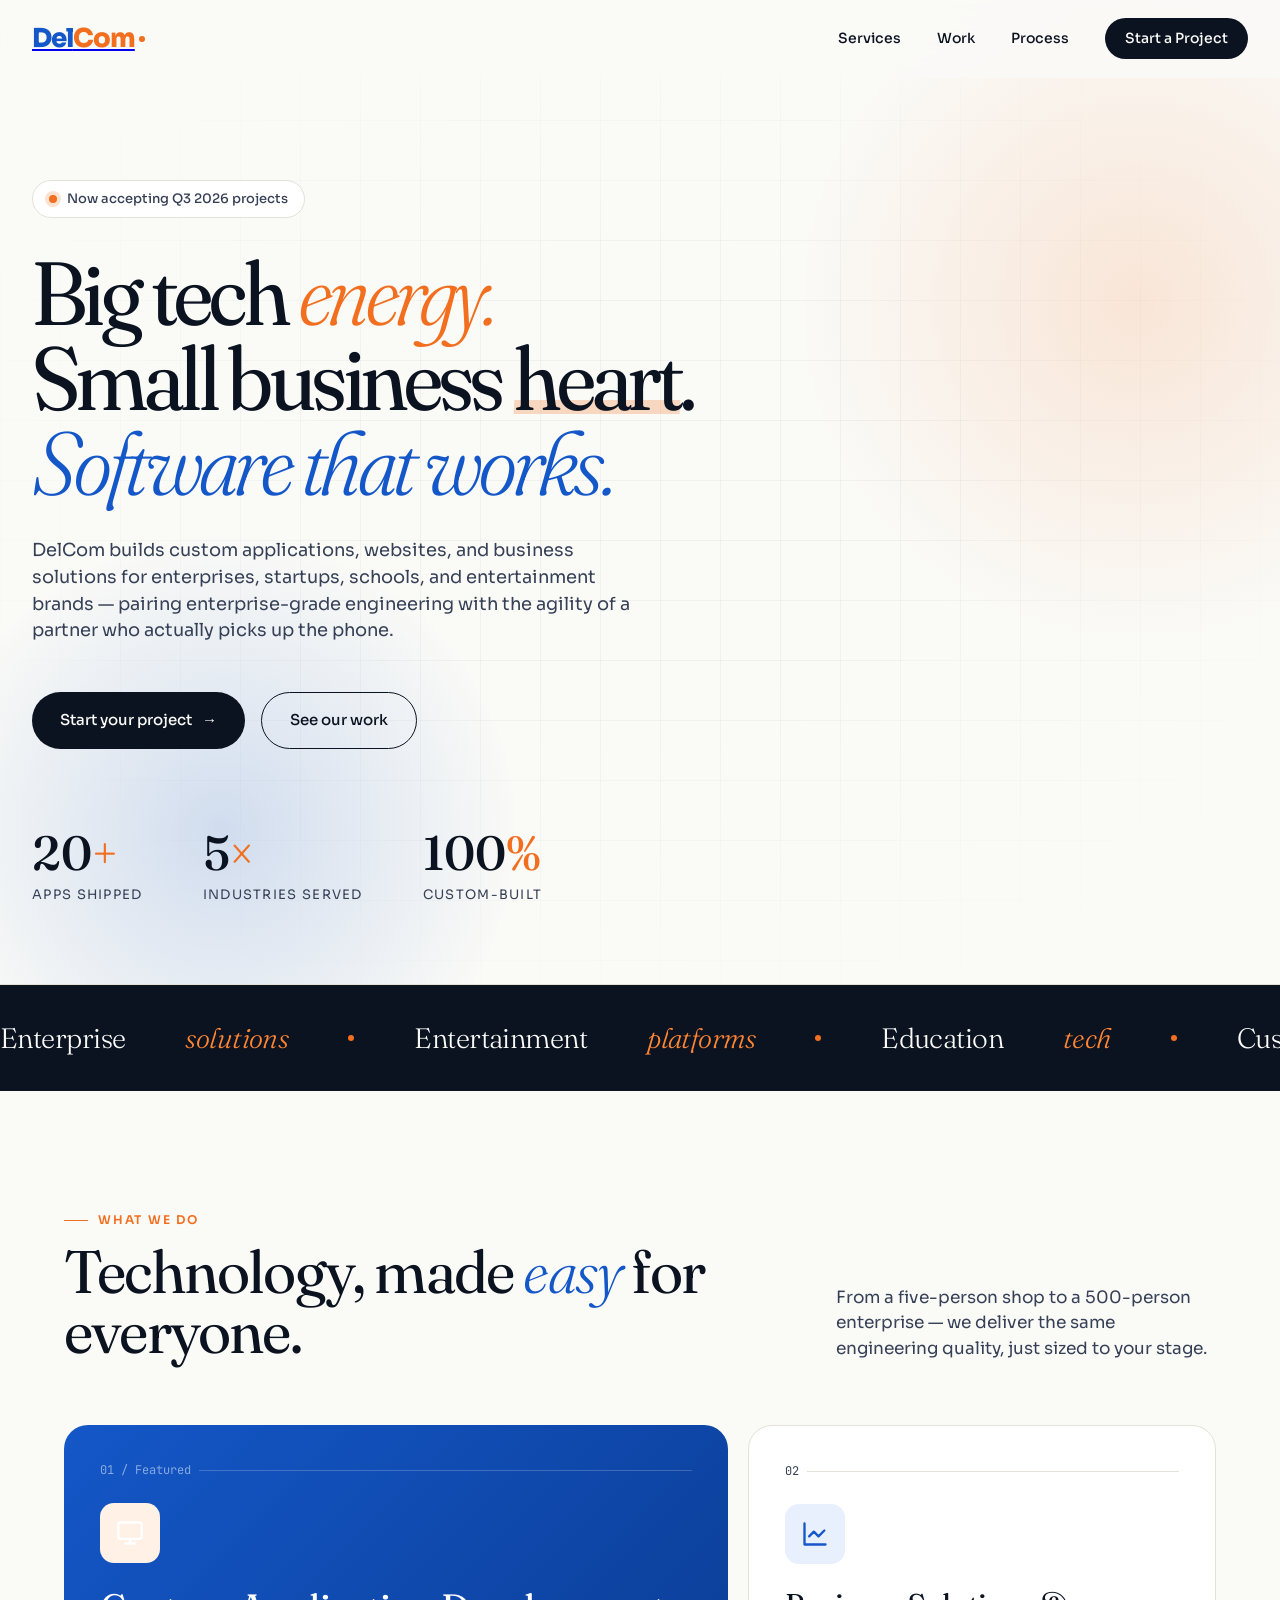
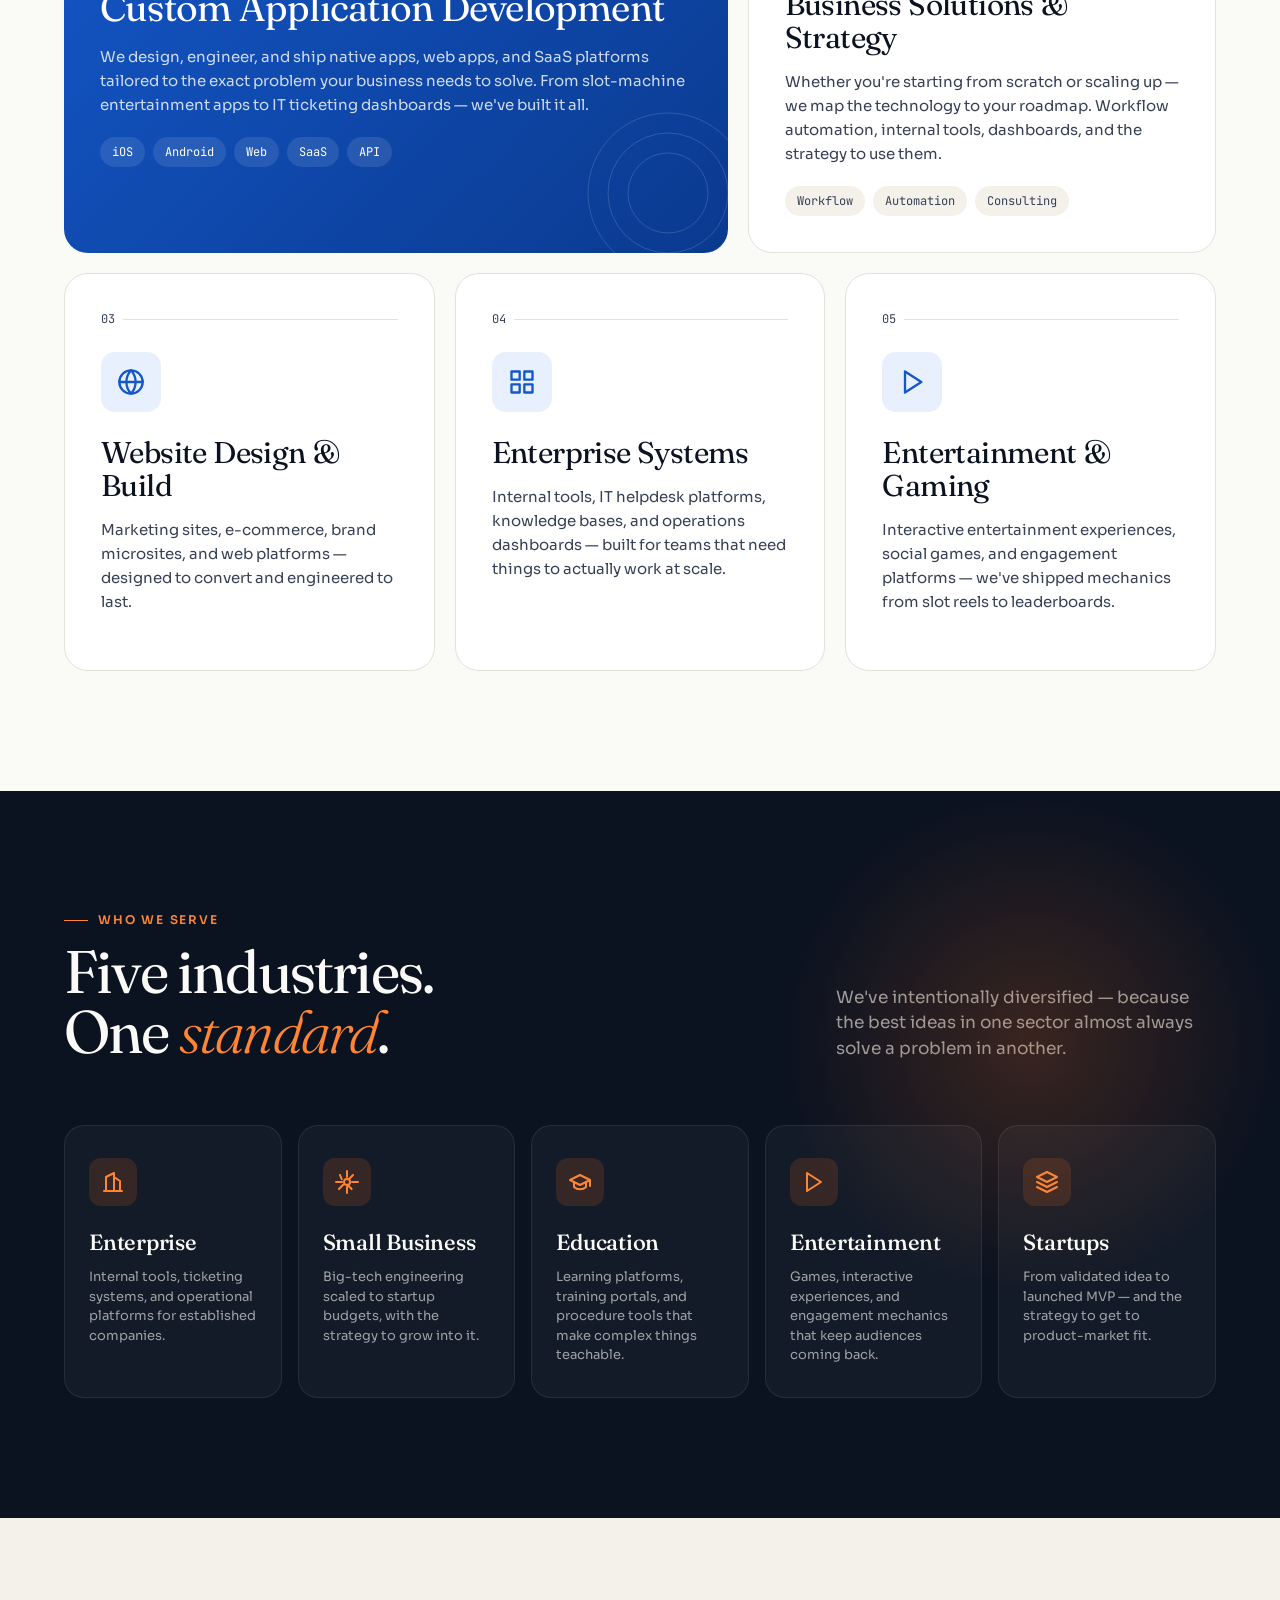
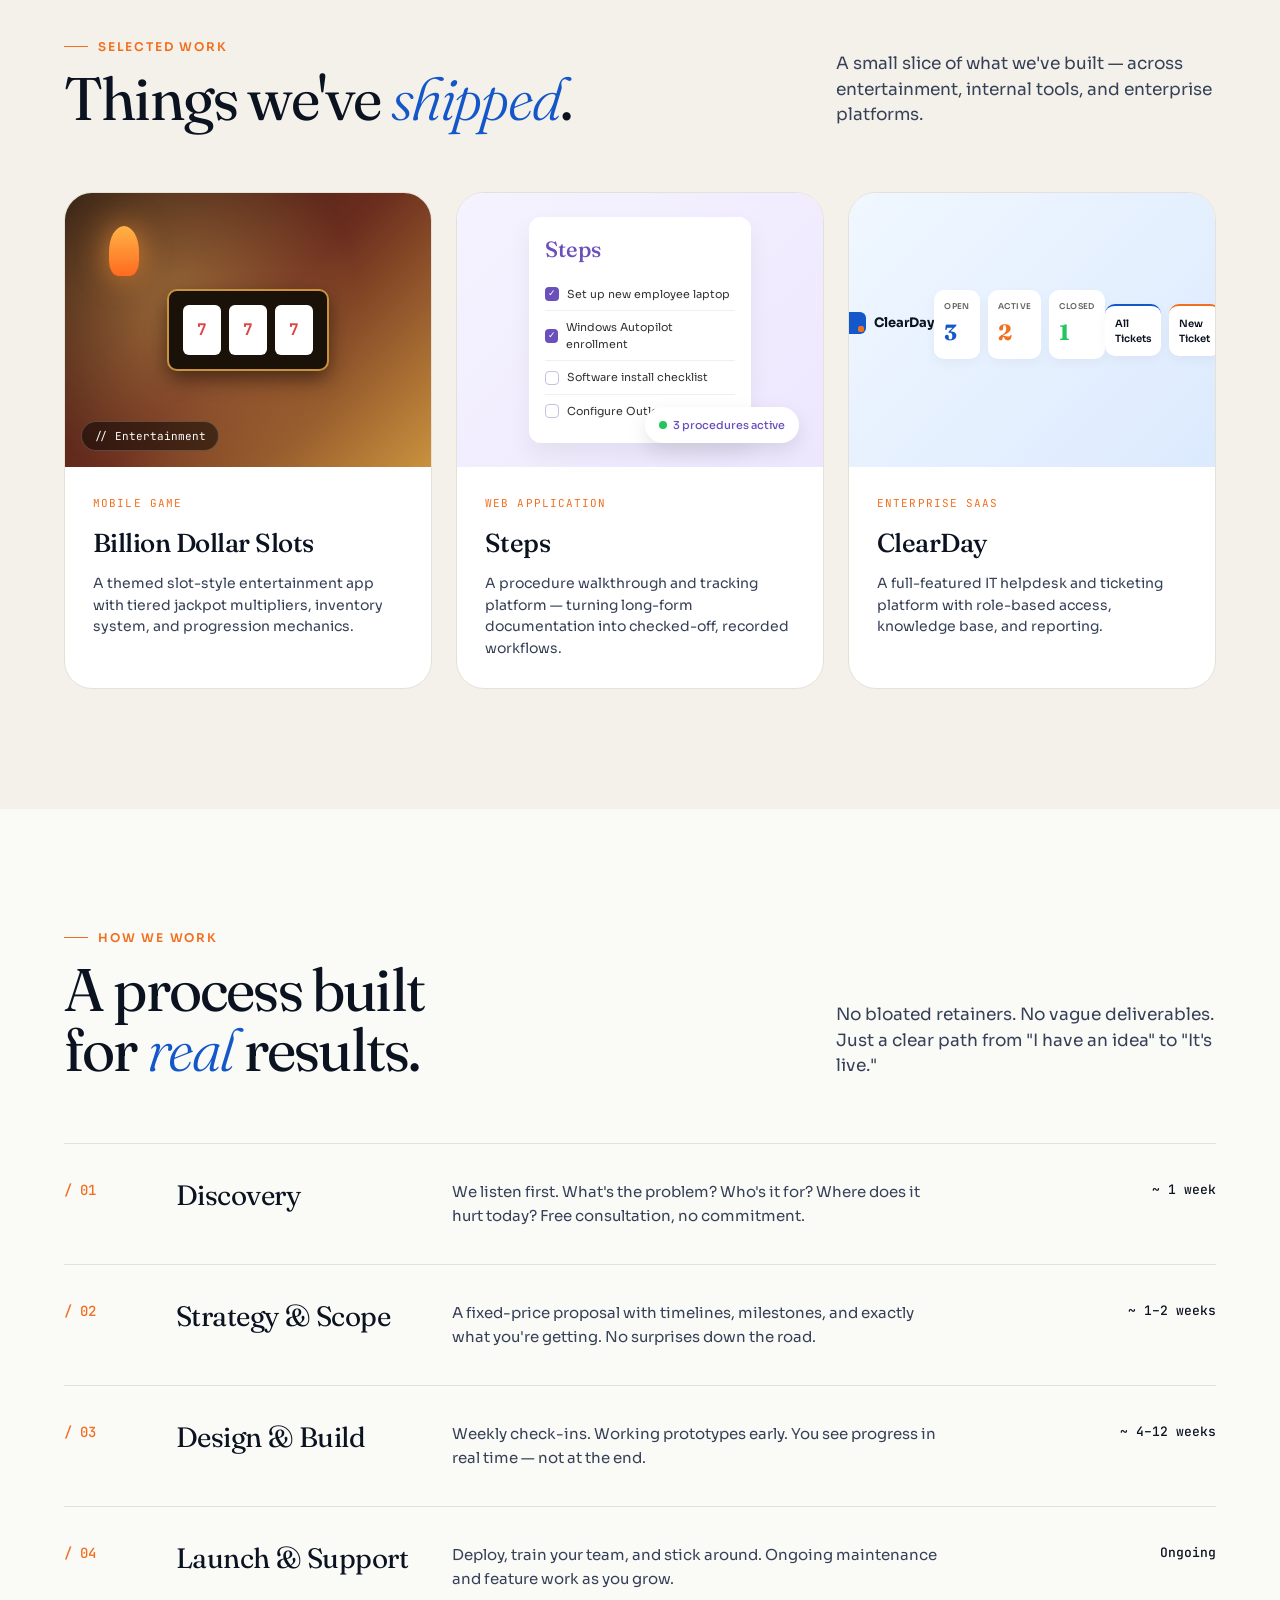
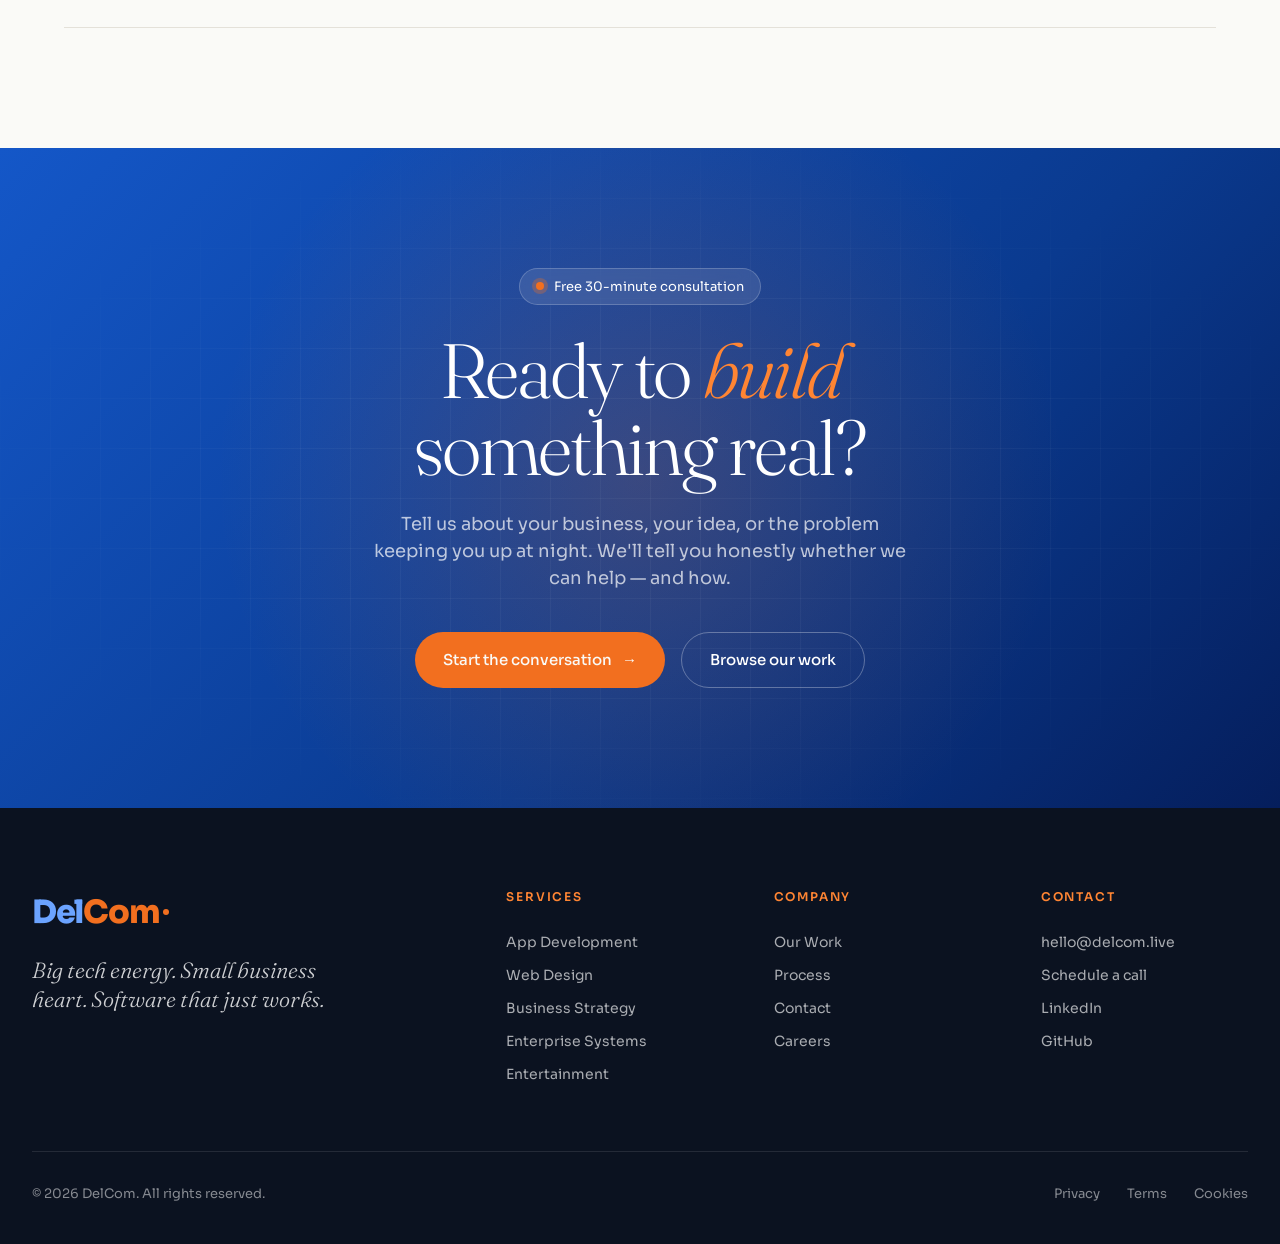
==== commit 9a1a4c89: "Add files via upload" ====
--- a/index.html
+++ b/index.html
@@ -1413,7 +1413,7 @@
       Tell us about your business, your idea, or the problem keeping you up at night. We'll tell you honestly whether we can help — and how.
     </p>
     <div class="cta-buttons">
-      <a href="mailto:hello@delcom.io" class="btn btn-primary">
+      <a href="mailto:hello@delcom.live?subject=New%20Project%20Inquiry&body=Hi%20DelCom%20team%2C%0A%0AI%27d%20like%20to%20talk%20about%3A%0A%0A" class="btn btn-primary">
         Start the conversation
         <span class="arrow">→</span>
       </a>
@@ -1449,7 +1449,7 @@
       </div>
       <div class="footer-col">
         <h4>Contact</h4>
-        <a href="mailto:hello@delcom.io">hello@delcom.io</a>
+        <a href="mailto:hello@delcom.live">hello@delcom.live</a>
         <a href="tel:">Schedule a call</a>
         <a href="#">LinkedIn</a>
         <a href="#">GitHub</a>
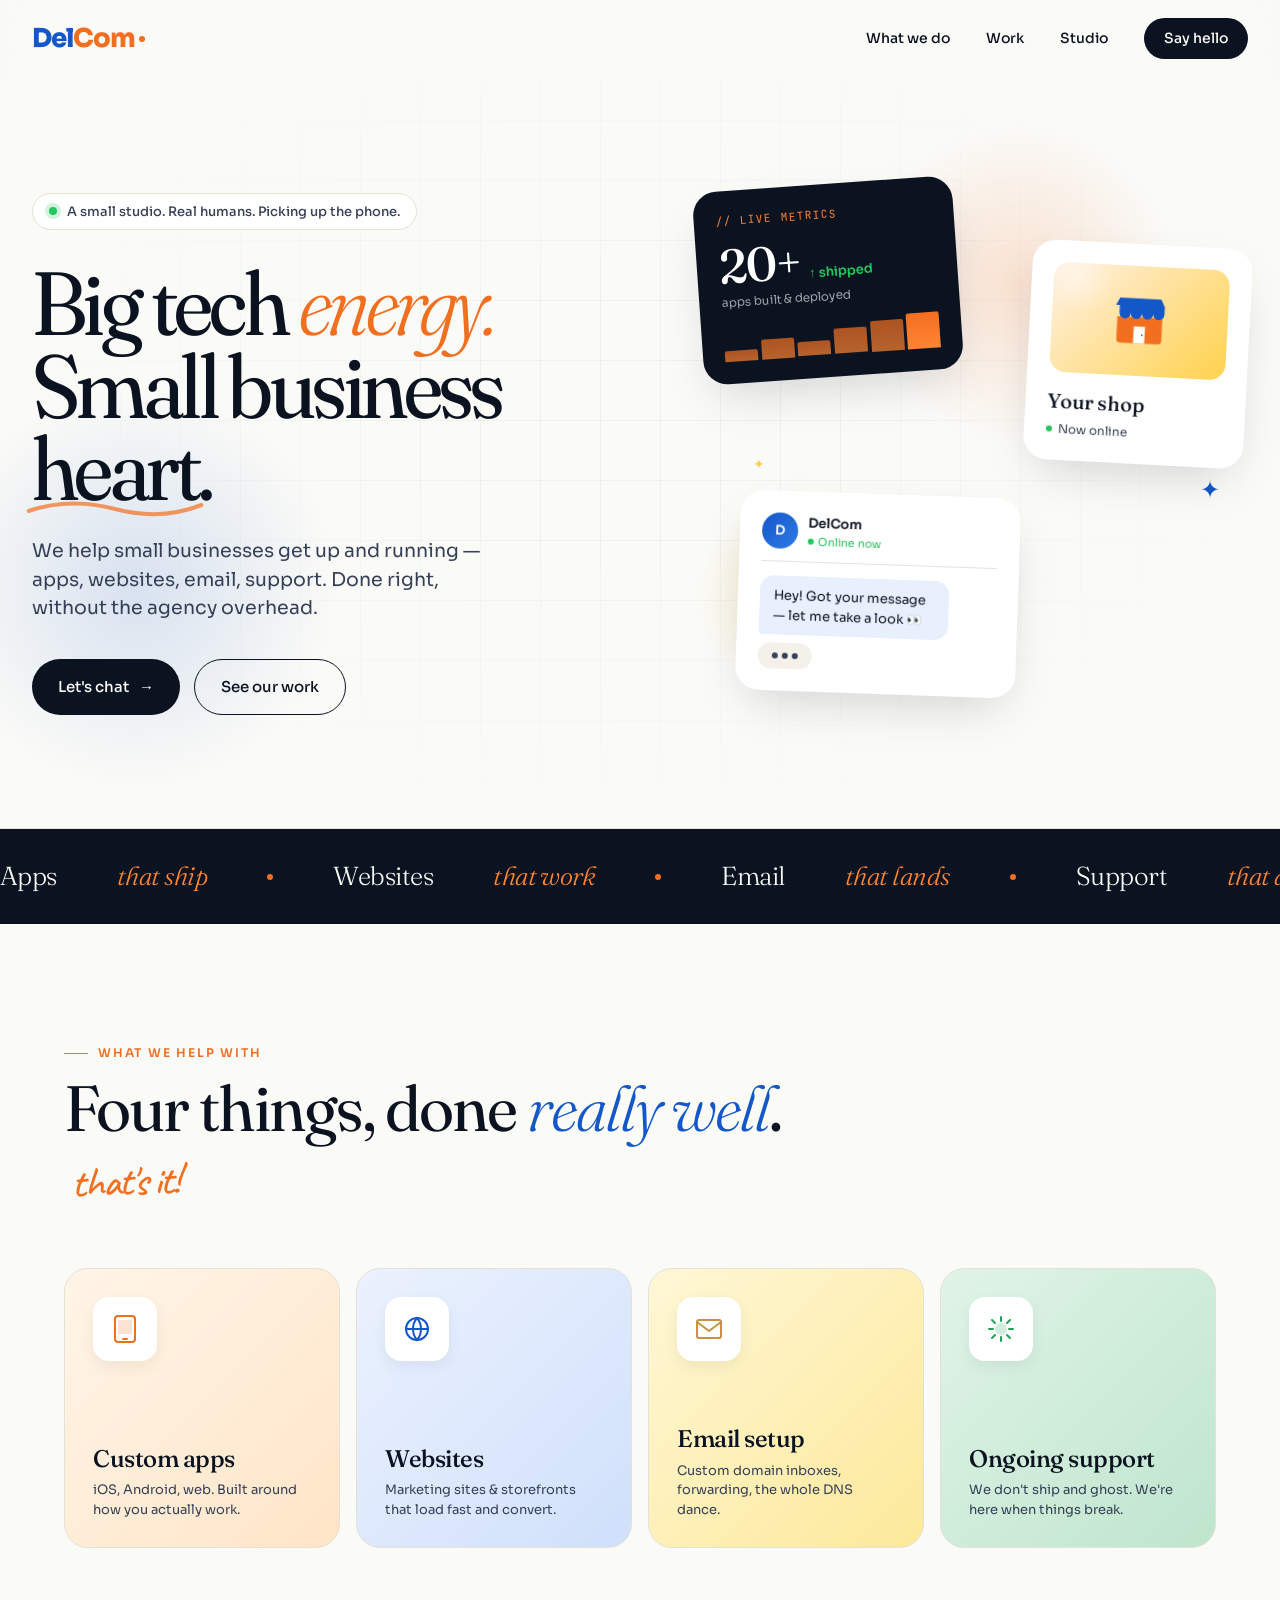
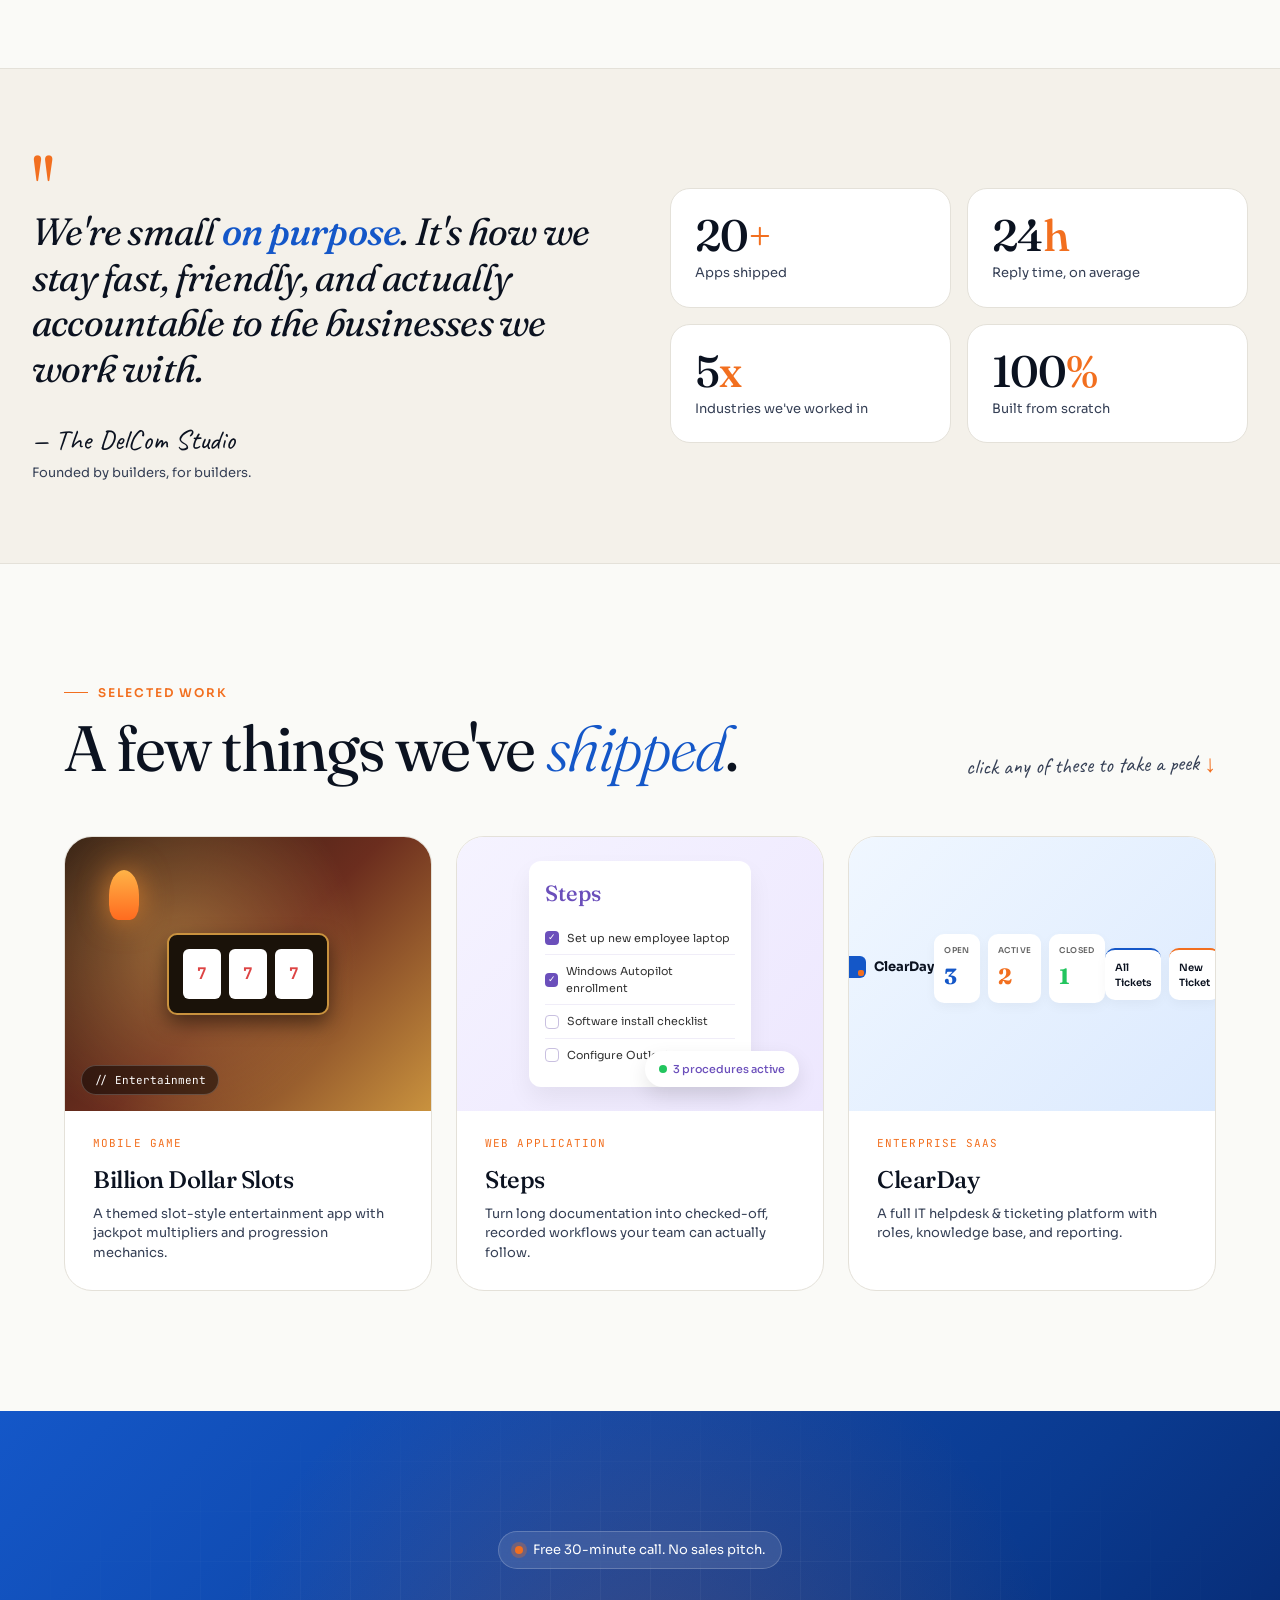
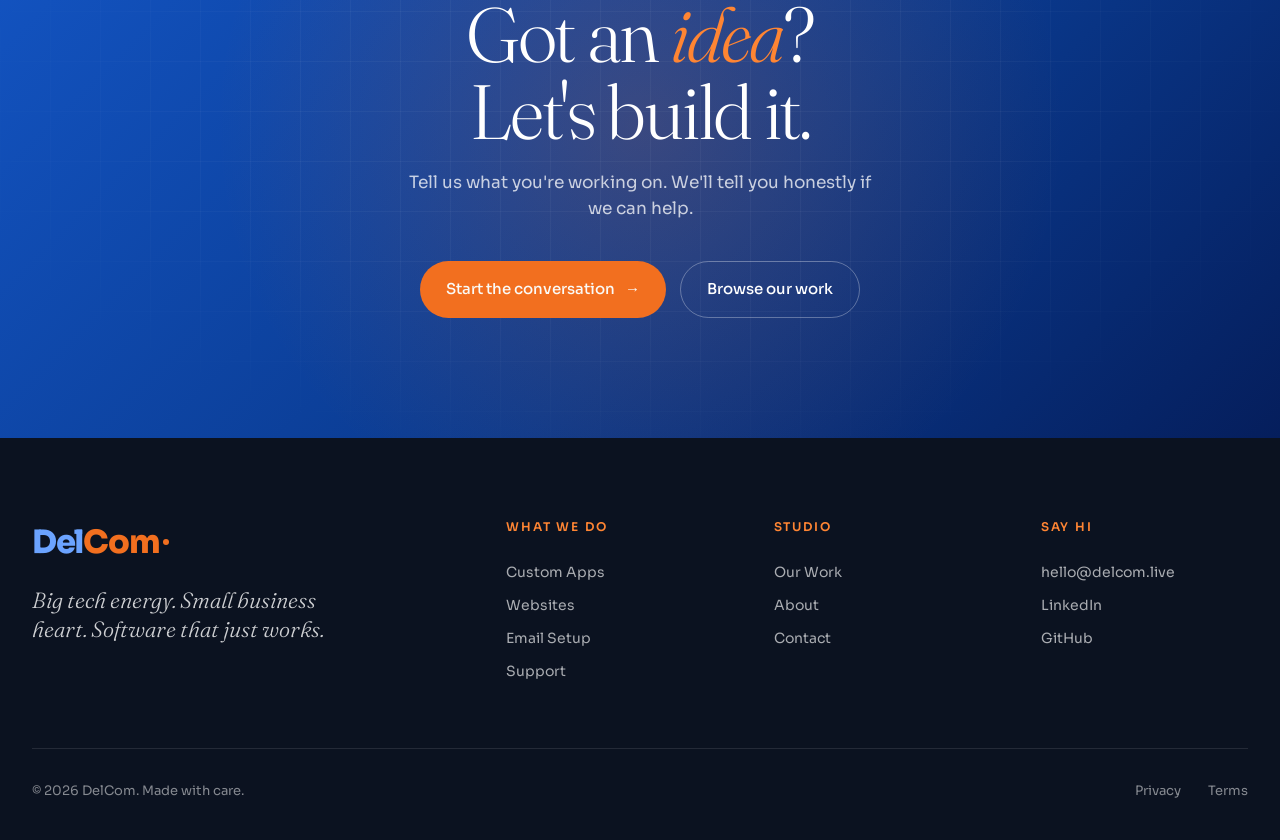
==== commit 9dd53a29: "Add files via upload" ====
--- a/index.html
+++ b/index.html
@@ -3,10 +3,10 @@
 <head>
 <meta charset="UTF-8" />
 <meta name="viewport" content="width=device-width, initial-scale=1.0" />
-<title>DelCom — Big Tech Energy for Every Business</title>
+<title>DelCom — A small studio building big things</title>
 <link rel="preconnect" href="https://fonts.googleapis.com">
 <link rel="preconnect" href="https://fonts.gstatic.com" crossorigin>
-<link href="https://fonts.googleapis.com/css2?family=Sora:wght@300;400;500;600;700;800&family=Fraunces:opsz,wght,SOFT@9..144,300..900,0..100&family=JetBrains+Mono:wght@400;500&display=swap" rel="stylesheet">
+<link href="https://fonts.googleapis.com/css2?family=Sora:wght@300;400;500;600;700;800&family=Fraunces:opsz,wght,SOFT@9..144,300..900,0..100&family=Caveat:wght@500;600&family=JetBrains+Mono:wght@400;500&display=swap" rel="stylesheet">
 <style>
 :root {
   --blue: #1457C8;
@@ -16,6 +16,8 @@
   --orange: #F26F1F;
   --orange-bright: #FF8533;
   --orange-soft: #FFF1E6;
+  --yellow: #FFD24C;
+  --mint: #B8E6CB;
   --ink: #0B1220;
   --ink-soft: #364056;
   --paper: #FAFAF7;
@@ -24,9 +26,7 @@
 }
 
 * { box-sizing: border-box; margin: 0; padding: 0; }
-
 html { scroll-behavior: smooth; }
-
 body {
   font-family: 'Sora', sans-serif;
   background: var(--paper);
@@ -50,15 +50,14 @@
   transition: border-color 0.3s;
 }
 nav.scrolled { border-bottom-color: var(--line); }
-
 .nav-inner { max-width: 1280px; margin: 0 auto; display: flex; align-items: center; justify-content: space-between; }
-
 .logo {
   font-family: 'Sora', sans-serif;
   font-weight: 800;
   font-size: 26px;
   letter-spacing: -0.04em;
   display: flex; align-items: center;
+  text-decoration: none;
 }
 .logo .del { color: var(--blue); }
 .logo .com { color: var(--orange); }
@@ -74,7 +73,6 @@
   0%, 100% { transform: scale(1); opacity: 1; }
   50% { transform: scale(1.4); opacity: 0.6; }
 }
-
 .nav-links { display: flex; gap: 36px; align-items: center; }
 .nav-links a {
   color: var(--ink);
@@ -94,7 +92,6 @@
 }
 .nav-links a:hover { color: var(--blue); }
 .nav-links a:hover::after { width: 100%; }
-
 .nav-cta {
   background: var(--ink);
   color: var(--paper) !important;
@@ -107,34 +104,41 @@
 
 /* ============ HERO ============ */
 .hero {
-  padding: 180px 32px 80px;
+  min-height: 92vh;
+  padding: 140px 32px 60px;
   position: relative;
   overflow: hidden;
-}
-
-.hero-bg {
+  display: flex;
+  align-items: center;
+}
+
+.hero-shapes {
   position: absolute;
   inset: 0;
   z-index: 0;
   pointer-events: none;
 }
-.hero-bg::before {
-  content: '';
+.shape {
   position: absolute;
-  top: -10%; right: -20%;
-  width: 800px; height: 800px;
-  background: radial-gradient(circle, rgba(242, 111, 31, 0.15) 0%, transparent 60%);
   border-radius: 50%;
-  animation: floatA 20s ease-in-out infinite;
-}
-.hero-bg::after {
-  content: '';
-  position: absolute;
-  bottom: -20%; left: -10%;
-  width: 700px; height: 700px;
-  background: radial-gradient(circle, rgba(20, 87, 200, 0.18) 0%, transparent 60%);
-  border-radius: 50%;
-  animation: floatB 24s ease-in-out infinite;
+}
+.shape-1 {
+  top: 15%; right: 8%;
+  width: 320px; height: 320px;
+  background: radial-gradient(circle, rgba(242, 111, 31, 0.18) 0%, transparent 70%);
+  animation: floatA 18s ease-in-out infinite;
+}
+.shape-2 {
+  bottom: 5%; left: -5%;
+  width: 400px; height: 400px;
+  background: radial-gradient(circle, rgba(20, 87, 200, 0.15) 0%, transparent 70%);
+  animation: floatB 22s ease-in-out infinite;
+}
+.shape-3 {
+  top: 60%; right: 30%;
+  width: 200px; height: 200px;
+  background: radial-gradient(circle, rgba(255, 210, 76, 0.25) 0%, transparent 70%);
+  animation: floatA 16s ease-in-out infinite reverse;
 }
 @keyframes floatA {
   0%, 100% { transform: translate(0, 0) scale(1); }
@@ -145,15 +149,15 @@
   50% { transform: translate(40px, -30px) scale(1.15); }
 }
 
-.hero-grid {
+.hero-grid-bg {
   position: absolute;
   inset: 0;
   background-image:
     linear-gradient(rgba(11, 18, 32, 0.04) 1px, transparent 1px),
     linear-gradient(90deg, rgba(11, 18, 32, 0.04) 1px, transparent 1px);
   background-size: 60px 60px;
-  mask-image: radial-gradient(ellipse at center, black 30%, transparent 80%);
-  -webkit-mask-image: radial-gradient(ellipse at center, black 30%, transparent 80%);
+  mask-image: radial-gradient(ellipse at center, black 20%, transparent 70%);
+  -webkit-mask-image: radial-gradient(ellipse at center, black 20%, transparent 70%);
   z-index: 0;
 }
 
@@ -162,9 +166,16 @@
   z-index: 1;
   max-width: 1280px;
   margin: 0 auto;
-}
-
-.hero-eyebrow {
+  width: 100%;
+  display: grid;
+  grid-template-columns: 1.1fr 1fr;
+  gap: 60px;
+  align-items: center;
+}
+
+.hero-left { position: relative; }
+
+.hero-badge {
   display: inline-flex;
   align-items: center;
   gap: 10px;
@@ -178,62 +189,52 @@
   margin-bottom: 32px;
   animation: fadeUp 0.8s ease-out;
 }
-.hero-eyebrow .dot-orange {
+.hero-badge .dot {
   width: 8px; height: 8px;
-  background: var(--orange);
+  background: #22C55E;
   border-radius: 50%;
-  box-shadow: 0 0 0 4px rgba(242, 111, 31, 0.2);
+  box-shadow: 0 0 0 4px rgba(34, 197, 94, 0.2);
 }
 
 h1.hero-title {
   font-family: 'Fraunces', serif;
   font-weight: 400;
-  font-size: clamp(48px, 7vw, 96px);
-  line-height: 0.95;
+  font-size: clamp(54px, 7vw, 96px);
+  line-height: 0.92;
   letter-spacing: -0.04em;
   color: var(--ink);
-  margin-bottom: 32px;
+  margin-bottom: 28px;
   animation: fadeUp 0.8s ease-out 0.1s both;
   font-variation-settings: "SOFT" 50;
 }
-h1.hero-title .accent-blue {
-  color: var(--blue);
-  font-style: italic;
-  font-weight: 300;
-}
-h1.hero-title .accent-orange {
-  color: var(--orange);
-  font-style: italic;
-  font-weight: 300;
-}
-h1.hero-title .underline {
+h1.hero-title .word-orange { color: var(--orange); font-style: italic; font-weight: 300; }
+h1.hero-title .word-blue { color: var(--blue); font-style: italic; font-weight: 300; }
+h1.hero-title .scribble-word {
   position: relative;
   display: inline-block;
-}
-h1.hero-title .underline::after {
-  content: '';
+  z-index: 1;
+}
+h1.hero-title .scribble-word svg {
   position: absolute;
-  left: 0; right: 0;
-  bottom: 6px;
-  height: 14px;
-  background: var(--orange);
-  opacity: 0.25;
+  bottom: -8px;
+  left: -8px;
+  width: calc(100% + 16px);
+  height: 24px;
   z-index: -1;
-  transform: skew(-4deg);
 }
 
 .hero-sub {
-  font-size: clamp(17px, 1.4vw, 21px);
-  max-width: 620px;
+  font-size: 19px;
+  max-width: 480px;
   color: var(--ink-soft);
-  margin-bottom: 48px;
+  margin-bottom: 36px;
   animation: fadeUp 0.8s ease-out 0.2s both;
 }
 
-.hero-ctas { display: flex; gap: 16px; flex-wrap: wrap; animation: fadeUp 0.8s ease-out 0.3s both; }
+.hero-ctas { display: flex; gap: 14px; flex-wrap: wrap; animation: fadeUp 0.8s ease-out 0.3s both; }
 
 .btn {
-  padding: 16px 28px;
+  padding: 16px 26px;
   border-radius: 100px;
   font-family: 'Sora', sans-serif;
   font-weight: 500;
@@ -246,52 +247,247 @@
   border: none;
   transition: all 0.3s cubic-bezier(0.34, 1.56, 0.64, 1);
 }
-
-.btn-primary {
-  background: var(--ink);
-  color: var(--paper);
-}
+.btn-primary { background: var(--ink); color: var(--paper); }
 .btn-primary:hover {
-  background: var(--blue);
+  background: var(--orange);
   transform: translateY(-2px);
-  box-shadow: 0 12px 30px rgba(20, 87, 200, 0.35);
+  box-shadow: 0 12px 30px rgba(242, 111, 31, 0.4);
 }
 .btn-primary .arrow { transition: transform 0.3s; }
 .btn-primary:hover .arrow { transform: translateX(4px); }
-
 .btn-secondary {
   background: transparent;
   color: var(--ink);
   border: 1.5px solid var(--ink);
 }
-.btn-secondary:hover {
+.btn-secondary:hover { background: var(--ink); color: var(--paper); }
+
+/* ============ HERO RIGHT — PLAYFUL VISUAL ============ */
+.hero-visual {
+  position: relative;
+  height: 540px;
+  animation: fadeUp 1s ease-out 0.4s both;
+}
+
+.visual-card {
+  position: absolute;
+  background: white;
+  border-radius: 24px;
+  box-shadow: 0 20px 50px -15px rgba(11, 18, 32, 0.18);
+  padding: 22px;
+  transition: transform 0.4s cubic-bezier(0.34, 1.56, 0.64, 1);
+}
+
+/* "Big Tech" card - top left */
+.card-tech {
+  top: 0; left: 0;
+  width: 260px;
   background: var(--ink);
-  color: var(--paper);
-}
-
-.hero-meta {
-  margin-top: 80px;
+  color: white;
+  transform: rotate(-4deg);
+  animation: floatCard1 6s ease-in-out infinite;
+}
+.card-tech:hover { transform: rotate(-2deg) translateY(-6px); }
+.card-tech .label {
+  font-size: 11px;
+  color: var(--orange-bright);
+  font-family: 'JetBrains Mono', monospace;
+  text-transform: uppercase;
+  letter-spacing: 0.1em;
+  margin-bottom: 12px;
+}
+.card-tech .stat-row {
   display: flex;
-  gap: 60px;
-  flex-wrap: wrap;
-  animation: fadeUp 0.8s ease-out 0.4s both;
-}
-.hero-meta-item .num {
+  align-items: baseline;
+  gap: 8px;
+  margin-bottom: 4px;
+}
+.card-tech .big-num {
   font-family: 'Fraunces', serif;
   font-size: 48px;
   font-weight: 500;
+  line-height: 1;
+  letter-spacing: -0.03em;
+}
+.card-tech .delta {
+  color: #22C55E;
+  font-size: 13px;
+  font-weight: 600;
+}
+.card-tech .caption {
+  font-size: 12px;
+  color: rgba(255,255,255,0.6);
+}
+.card-tech .bar-chart {
+  display: flex;
+  gap: 4px;
+  align-items: end;
+  height: 36px;
+  margin-top: 14px;
+}
+.card-tech .bar {
+  flex: 1;
+  background: linear-gradient(180deg, var(--orange) 0%, var(--orange-bright) 100%);
+  border-radius: 2px 2px 0 0;
+  opacity: 0.7;
+  animation: barGrow 1.5s ease-out both;
+}
+.card-tech .bar:nth-child(1) { height: 30%; animation-delay: 0.5s; }
+.card-tech .bar:nth-child(2) { height: 55%; animation-delay: 0.6s; }
+.card-tech .bar:nth-child(3) { height: 40%; animation-delay: 0.7s; }
+.card-tech .bar:nth-child(4) { height: 70%; animation-delay: 0.8s; }
+.card-tech .bar:nth-child(5) { height: 85%; animation-delay: 0.9s; }
+.card-tech .bar:nth-child(6) { height: 100%; opacity: 1; animation-delay: 1s; }
+@keyframes barGrow {
+  from { transform: scaleY(0); transform-origin: bottom; }
+  to { transform: scaleY(1); }
+}
+
+/* "Small Business" card - middle right */
+.card-shop {
+  top: 60px; right: 0;
+  width: 220px;
+  transform: rotate(3deg);
+  animation: floatCard2 7s ease-in-out infinite;
+}
+.card-shop:hover { transform: rotate(1deg) translateY(-6px); }
+.card-shop .shop-icon {
+  width: 100%;
+  height: 110px;
+  background: linear-gradient(135deg, var(--orange-soft) 0%, var(--yellow) 100%);
+  border-radius: 16px;
+  display: flex;
+  align-items: center;
+  justify-content: center;
+  margin-bottom: 14px;
+  position: relative;
+  overflow: hidden;
+}
+.card-shop .shop-icon svg { width: 60px; height: 60px; }
+.card-shop .shop-icon::after {
+  content: '';
+  position: absolute;
+  top: -10%; left: -10%;
+  width: 50%; height: 50%;
+  background: radial-gradient(circle, rgba(255,255,255,0.4) 0%, transparent 70%);
+}
+.card-shop .shop-name {
+  font-family: 'Fraunces', serif;
+  font-size: 20px;
+  font-weight: 500;
+  margin-bottom: 4px;
+}
+.card-shop .shop-meta {
+  font-size: 12px;
+  color: var(--ink-soft);
+  display: flex;
+  align-items: center;
+  gap: 6px;
+}
+.card-shop .shop-meta::before {
+  content: '';
+  width: 6px; height: 6px;
+  background: #22C55E;
+  border-radius: 50%;
+}
+
+/* "Chat" card - bottom left */
+.card-chat {
+  bottom: 30px; left: 40px;
+  width: 280px;
+  transform: rotate(2deg);
+  animation: floatCard3 8s ease-in-out infinite;
+}
+.card-chat:hover { transform: rotate(0deg) translateY(-6px); }
+.card-chat .chat-header {
+  display: flex;
+  align-items: center;
+  gap: 10px;
+  margin-bottom: 14px;
+  padding-bottom: 12px;
+  border-bottom: 1px solid var(--line);
+}
+.card-chat .avatar {
+  width: 36px; height: 36px;
+  background: linear-gradient(135deg, var(--blue) 0%, var(--blue-bright) 100%);
+  border-radius: 50%;
+  color: white;
+  display: flex;
+  align-items: center;
+  justify-content: center;
+  font-weight: 600;
+  font-size: 13px;
+}
+.card-chat .chat-name { font-size: 13px; font-weight: 600; }
+.card-chat .chat-status {
+  font-size: 11px;
+  color: #22C55E;
+  display: flex; align-items: center; gap: 4px;
+}
+.card-chat .chat-status::before {
+  content: '';
+  width: 6px; height: 6px;
+  background: #22C55E;
+  border-radius: 50%;
+}
+.card-chat .bubble {
+  background: var(--blue-soft);
   color: var(--ink);
-  display: block;
-  line-height: 1;
-}
-.hero-meta-item .num .accent { color: var(--orange); }
-.hero-meta-item .lbl {
+  padding: 10px 14px;
+  border-radius: 14px 14px 14px 4px;
   font-size: 13px;
-  text-transform: uppercase;
-  letter-spacing: 0.1em;
-  color: var(--ink-soft);
-  margin-top: 8px;
-  display: block;
+  margin-bottom: 8px;
+  max-width: 80%;
+}
+.card-chat .typing {
+  display: flex;
+  gap: 4px;
+  padding: 10px 14px;
+  background: var(--paper-warm);
+  border-radius: 14px;
+  width: fit-content;
+}
+.card-chat .typing span {
+  width: 6px; height: 6px;
+  background: var(--ink-soft);
+  border-radius: 50%;
+  animation: typing 1.4s infinite ease-in-out;
+}
+.card-chat .typing span:nth-child(2) { animation-delay: 0.2s; }
+.card-chat .typing span:nth-child(3) { animation-delay: 0.4s; }
+@keyframes typing {
+  0%, 60%, 100% { opacity: 0.3; transform: translateY(0); }
+  30% { opacity: 1; transform: translateY(-3px); }
+}
+
+/* Connector lines + decorative stars */
+.visual-deco {
+  position: absolute;
+  inset: 0;
+  pointer-events: none;
+  z-index: 0;
+}
+.deco-star {
+  position: absolute;
+  color: var(--orange);
+  animation: spinSlow 12s linear infinite;
+}
+.deco-star.s1 { top: 25%; right: 30%; font-size: 18px; }
+.deco-star.s2 { bottom: 40%; right: 5%; font-size: 24px; animation-duration: 16s; color: var(--blue); }
+.deco-star.s3 { top: 50%; left: 10%; font-size: 14px; animation-duration: 10s; color: var(--yellow); }
+@keyframes spinSlow { from { transform: rotate(0); } to { transform: rotate(360deg); } }
+
+@keyframes floatCard1 {
+  0%, 100% { transform: rotate(-4deg) translateY(0); }
+  50% { transform: rotate(-4deg) translateY(-12px); }
+}
+@keyframes floatCard2 {
+  0%, 100% { transform: rotate(3deg) translateY(0); }
+  50% { transform: rotate(3deg) translateY(-10px); }
+}
+@keyframes floatCard3 {
+  0%, 100% { transform: rotate(2deg) translateY(0); }
+  50% { transform: rotate(2deg) translateY(-14px); }
 }
 
 @keyframes fadeUp {
@@ -301,7 +497,7 @@
 
 /* ============ MARQUEE ============ */
 .marquee {
-  padding: 32px 0;
+  padding: 28px 0;
   background: var(--ink);
   color: var(--paper);
   overflow: hidden;
@@ -317,44 +513,32 @@
 }
 .marquee-item {
   font-family: 'Fraunces', serif;
-  font-size: 28px;
+  font-size: 26px;
   font-weight: 300;
   letter-spacing: -0.02em;
   display: flex; align-items: center; gap: 60px;
   white-space: nowrap;
 }
-.marquee-item .dot {
-  width: 6px; height: 6px;
-  background: var(--orange);
-  border-radius: 50%;
-}
+.marquee-item .dot { width: 6px; height: 6px; background: var(--orange); border-radius: 50%; }
 .marquee-item .em { font-style: italic; color: var(--orange-bright); }
 @keyframes scroll {
   from { transform: translateX(0); }
   to { transform: translateX(-50%); }
 }
 
-/* ============ SERVICES ============ */
-.services {
+/* ============ WHAT WE DO (Simplified, visual) ============ */
+.what-we-do {
   padding: 120px 32px;
   position: relative;
 }
 
-.section-header {
-  display: flex;
-  justify-content: space-between;
-  align-items: flex-end;
-  margin-bottom: 64px;
-  gap: 40px;
-  flex-wrap: wrap;
-}
 .section-tag {
   font-size: 12px;
   text-transform: uppercase;
   letter-spacing: 0.15em;
   color: var(--orange);
   font-weight: 600;
-  margin-bottom: 12px;
+  margin-bottom: 14px;
   display: flex;
   align-items: center;
   gap: 10px;
@@ -364,214 +548,187 @@
   width: 24px; height: 1px;
   background: var(--orange);
 }
+
 .section-title {
   font-family: 'Fraunces', serif;
-  font-size: clamp(36px, 5vw, 60px);
+  font-size: clamp(38px, 5vw, 64px);
   font-weight: 400;
   letter-spacing: -0.03em;
   line-height: 1;
-  max-width: 700px;
+  max-width: 800px;
 }
 .section-title em {
   font-style: italic;
   font-weight: 300;
   color: var(--blue);
 }
-.section-desc {
-  font-size: 17px;
-  color: var(--ink-soft);
-  max-width: 380px;
-}
-
-.services-grid {
+.section-handwritten {
+  font-family: 'Caveat', cursive;
+  font-weight: 500;
+  color: var(--orange);
+  font-size: clamp(28px, 3.5vw, 42px);
+  display: inline-block;
+  transform: rotate(-2deg);
+  margin-left: 8px;
+}
+
+.section-header-simple {
+  margin-bottom: 64px;
+}
+
+.help-grid {
   display: grid;
-  grid-template-columns: repeat(12, 1fr);
-  gap: 20px;
-}
-
-.service-card {
+  grid-template-columns: repeat(4, 1fr);
+  gap: 16px;
+}
+
+.help-card {
   background: white;
   border: 1px solid var(--line);
   border-radius: 24px;
-  padding: 36px;
+  padding: 28px;
   position: relative;
   overflow: hidden;
   transition: all 0.4s cubic-bezier(0.4, 0, 0.2, 1);
-  cursor: pointer;
-}
-.service-card::before {
-  content: '';
-  position: absolute;
-  top: 0; left: 0;
-  width: 100%; height: 3px;
-  background: var(--orange);
-  transform: scaleX(0);
-  transform-origin: left;
-  transition: transform 0.5s cubic-bezier(0.4, 0, 0.2, 1);
-}
-.service-card:hover {
+  min-height: 280px;
+  display: flex;
+  flex-direction: column;
+  justify-content: space-between;
+}
+.help-card:hover {
   transform: translateY(-6px);
   box-shadow: 0 24px 50px -20px rgba(11, 18, 32, 0.15);
   border-color: transparent;
 }
-.service-card:hover::before { transform: scaleX(1); }
-
-.service-card.large { grid-column: span 7; min-height: 380px; }
-.service-card.small { grid-column: span 5; min-height: 380px; }
-.service-card.third { grid-column: span 4; min-height: 320px; }
-
-.service-num {
-  font-family: 'JetBrains Mono', monospace;
-  font-size: 12px;
-  color: var(--ink-soft);
-  margin-bottom: 24px;
-  display: flex; align-items: center; gap: 8px;
-}
-.service-num::after {
-  content: '';
-  flex: 1;
-  height: 1px;
-  background: var(--line);
-}
-
-.service-icon {
-  width: 60px; height: 60px;
-  border-radius: 14px;
+
+.help-card.c1 { background: linear-gradient(135deg, #FFF5E8 0%, #FFE5C7 100%); }
+.help-card.c2 { background: linear-gradient(135deg, #EBF2FE 0%, #D0E0FB 100%); }
+.help-card.c3 { background: linear-gradient(135deg, #FFF7D6 0%, #FCE99A 100%); }
+.help-card.c4 { background: linear-gradient(135deg, #E0F4E8 0%, #BFE5CD 100%); }
+
+.help-card .help-illus {
+  width: 64px; height: 64px;
+  border-radius: 16px;
+  background: white;
   display: flex; align-items: center; justify-content: center;
   margin-bottom: 24px;
-  background: var(--blue-soft);
-}
-.service-card.featured .service-icon { background: var(--orange-soft); }
-.service-icon svg { width: 28px; height: 28px; }
-
-.service-title {
+  box-shadow: 0 6px 16px rgba(0,0,0,0.06);
+}
+.help-card .help-illus svg { width: 32px; height: 32px; }
+
+.help-card .help-name {
   font-family: 'Fraunces', serif;
-  font-size: 30px;
-  font-weight: 400;
+  font-size: 24px;
+  font-weight: 500;
   letter-spacing: -0.02em;
   line-height: 1.1;
-  margin-bottom: 16px;
-}
-.service-card.large .service-title { font-size: 38px; }
-
-.service-desc {
-  font-size: 15px;
+  margin-bottom: 8px;
+}
+.help-card .help-tag {
+  font-size: 13px;
   color: var(--ink-soft);
-  line-height: 1.6;
-  margin-bottom: 20px;
-}
-
-.service-tags { display: flex; flex-wrap: wrap; gap: 8px; }
-.service-tag {
-  font-size: 12px;
-  padding: 6px 12px;
+  line-height: 1.5;
+}
+
+/* ============ STUDIO STRIP — humanizing the firm ============ */
+.studio-strip {
+  padding: 80px 32px;
   background: var(--paper-warm);
-  border-radius: 100px;
+  border-top: 1px solid var(--line);
+  border-bottom: 1px solid var(--line);
+}
+.studio-inner {
+  max-width: 1280px;
+  margin: 0 auto;
+  display: grid;
+  grid-template-columns: 1fr 1fr;
+  gap: 60px;
+  align-items: center;
+}
+.studio-left .quote-mark {
+  font-family: 'Fraunces', serif;
+  font-size: 80px;
+  line-height: 1;
+  color: var(--orange);
+  margin-bottom: -20px;
+}
+.studio-left .quote {
+  font-family: 'Fraunces', serif;
+  font-size: clamp(28px, 3vw, 38px);
+  font-weight: 400;
+  font-style: italic;
+  line-height: 1.2;
+  letter-spacing: -0.02em;
+  margin-bottom: 28px;
+}
+.studio-left .quote em {
+  color: var(--blue);
+  font-weight: 500;
+}
+.studio-left .sig {
+  font-family: 'Caveat', cursive;
+  font-size: 28px;
+  color: var(--ink);
+}
+.studio-left .sig-line {
+  font-size: 13px;
   color: var(--ink-soft);
-  font-family: 'JetBrains Mono', monospace;
-}
-
-.service-card.featured {
-  background: linear-gradient(135deg, var(--blue) 0%, var(--blue-deep) 100%);
-  color: white;
-  border: none;
-}
-.service-card.featured .service-title { color: white; }
-.service-card.featured .service-desc { color: rgba(255, 255, 255, 0.8); }
-.service-card.featured .service-num { color: rgba(255, 255, 255, 0.5); }
-.service-card.featured .service-num::after { background: rgba(255, 255, 255, 0.2); }
-.service-card.featured .service-tag {
-  background: rgba(255, 255, 255, 0.1);
-  color: white;
-}
-.service-card.featured .service-bg-art {
-  position: absolute;
-  right: -40px; bottom: -40px;
-  opacity: 0.15;
-}
-
-/* ============ WHO WE SERVE ============ */
-.audience {
-  padding: 120px 32px;
-  background: var(--ink);
-  color: var(--paper);
-  position: relative;
-  overflow: hidden;
-}
-.audience::before {
-  content: '';
-  position: absolute;
-  top: 0; right: 0;
-  width: 500px; height: 500px;
-  background: radial-gradient(circle, rgba(242, 111, 31, 0.2) 0%, transparent 70%);
-  border-radius: 50%;
-}
-
-.audience .section-title { color: var(--paper); }
-.audience .section-title em { color: var(--orange-bright); }
-.audience .section-tag { color: var(--orange-bright); }
-.audience .section-tag::before { background: var(--orange-bright); }
-.audience .section-desc { color: rgba(250, 250, 247, 0.6); }
-
-.audience-grid {
+  margin-top: 2px;
+}
+
+.studio-right {
   display: grid;
-  grid-template-columns: repeat(5, 1fr);
+  grid-template-columns: 1fr 1fr;
   gap: 16px;
-  position: relative;
-  z-index: 1;
-}
-
-.audience-card {
-  padding: 32px 24px;
-  background: rgba(255, 255, 255, 0.04);
-  border: 1px solid rgba(255, 255, 255, 0.08);
+}
+.studio-stat {
+  background: white;
   border-radius: 20px;
-  transition: all 0.4s;
-  cursor: pointer;
-  position: relative;
-  overflow: hidden;
-}
-.audience-card:hover {
-  background: rgba(255, 255, 255, 0.08);
-  transform: translateY(-4px);
-  border-color: var(--orange);
-}
-.audience-card::after {
-  content: '';
-  position: absolute;
-  bottom: 0; left: 0; right: 0;
-  height: 2px;
-  background: linear-gradient(90deg, transparent, var(--orange), transparent);
-  transform: translateX(-100%);
-  transition: transform 0.6s;
-}
-.audience-card:hover::after { transform: translateX(0); }
-
-.audience-icon {
-  width: 48px; height: 48px;
-  border-radius: 12px;
-  background: rgba(242, 111, 31, 0.15);
-  display: flex; align-items: center; justify-content: center;
-  margin-bottom: 20px;
-}
-.audience-icon svg { width: 24px; height: 24px; color: var(--orange-bright); }
-.audience-title {
+  padding: 24px;
+  border: 1px solid var(--line);
+}
+.studio-stat .num {
   font-family: 'Fraunces', serif;
-  font-size: 22px;
+  font-size: 44px;
   font-weight: 500;
-  margin-bottom: 8px;
-  letter-spacing: -0.01em;
-}
-.audience-desc {
+  line-height: 1;
+  letter-spacing: -0.02em;
+  color: var(--ink);
+  margin-bottom: 6px;
+}
+.studio-stat .num em { color: var(--orange); font-style: normal; }
+.studio-stat .lbl {
   font-size: 13px;
-  color: rgba(250, 250, 247, 0.6);
-  line-height: 1.5;
+  color: var(--ink-soft);
 }
 
 /* ============ WORK ============ */
 .work {
   padding: 120px 32px;
-  background: var(--paper-warm);
+  background: var(--paper);
+}
+
+.work-header {
+  display: flex;
+  justify-content: space-between;
+  align-items: flex-end;
+  margin-bottom: 56px;
+  gap: 40px;
+  flex-wrap: wrap;
+}
+.work-header .small-note {
+  font-family: 'Caveat', cursive;
+  font-size: 22px;
+  color: var(--ink-soft);
+  max-width: 280px;
+  transform: rotate(-1deg);
+  line-height: 1.3;
+}
+.work-header .small-note .arrow-down {
+  display: inline-block;
+  font-size: 24px;
+  color: var(--orange);
+  transform: translateY(2px);
 }
 
 .work-grid {
@@ -615,19 +772,11 @@
   background: var(--orange);
   color: white;
 }
-.work-card:hover {
-  transform: translateY(-8px);
-  box-shadow: 0 30px 60px -20px rgba(11, 18, 32, 0.2);
-}
-
-.work-visual {
-  aspect-ratio: 4/3;
-  position: relative;
-  overflow: hidden;
-  display: flex; align-items: center; justify-content: center;
-}
-
-/* App preview: Casino game */
+.work-card:hover { transform: translateY(-8px); box-shadow: 0 30px 60px -20px rgba(11, 18, 32, 0.2); }
+
+.work-visual { aspect-ratio: 4/3; position: relative; overflow: hidden; display: flex; align-items: center; justify-content: center; }
+
+/* Casino preview */
 .preview-casino {
   background:
     radial-gradient(circle at 30% 40%, rgba(255, 200, 100, 0.4), transparent 60%),
@@ -678,7 +827,7 @@
   border: 1px solid rgba(255,255,255,0.2);
 }
 
-/* App preview: Steps procedures */
+/* Steps preview */
 .preview-steps {
   background: linear-gradient(135deg, #F5F3FF 0%, #EDE7FE 100%);
   position: relative;
@@ -733,16 +882,13 @@
   border-radius: 50%;
 }
 
-/* App preview: ClearDay dashboard */
+/* ClearDay preview */
 .preview-clearday {
   background: linear-gradient(135deg, #F0F7FF 0%, #DCEAFE 100%);
   padding: 24px;
   position: relative;
 }
-.preview-clearday .header-row {
-  display: flex; align-items: center; gap: 8px;
-  margin-bottom: 14px;
-}
+.preview-clearday .header-row { display: flex; align-items: center; gap: 8px; margin-bottom: 14px; }
 .preview-clearday .logo-box {
   width: 22px; height: 22px;
   background: var(--blue);
@@ -757,9 +903,7 @@
   background: var(--orange);
   border-radius: 2px;
 }
-.preview-clearday .brand {
-  font-weight: 700; font-size: 13px; color: var(--ink);
-}
+.preview-clearday .brand { font-weight: 700; font-size: 13px; color: var(--ink); }
 .preview-clearday .stats {
   display: grid;
   grid-template-columns: repeat(3, 1fr);
@@ -803,92 +947,26 @@
 }
 .preview-clearday .mini-card:nth-child(2) { border-color: var(--orange); }
 
-.work-meta {
-  padding: 28px;
-}
+.work-meta { padding: 24px 28px 28px; }
 .work-type {
   font-size: 11px;
   font-family: 'JetBrains Mono', monospace;
   color: var(--orange);
   text-transform: uppercase;
   letter-spacing: 0.1em;
-  margin-bottom: 12px;
+  margin-bottom: 10px;
 }
 .work-title {
   font-family: 'Fraunces', serif;
-  font-size: 26px;
+  font-size: 24px;
   font-weight: 500;
   letter-spacing: -0.02em;
-  margin-bottom: 10px;
+  margin-bottom: 6px;
 }
 .work-desc {
-  font-size: 14px;
+  font-size: 13px;
   color: var(--ink-soft);
-  line-height: 1.55;
-}
-
-/* ============ PROCESS ============ */
-.process {
-  padding: 120px 32px;
-}
-
-.process-list {
-  display: flex;
-  flex-direction: column;
-  gap: 0;
-  margin-top: 64px;
-  border-top: 1px solid var(--line);
-}
-
-.process-row {
-  display: grid;
-  grid-template-columns: 80px 1fr 2fr 1fr;
-  padding: 36px 0;
-  border-bottom: 1px solid var(--line);
-  align-items: start;
-  gap: 32px;
-  transition: padding 0.4s;
-  cursor: default;
-  position: relative;
-}
-.process-row::before {
-  content: '';
-  position: absolute;
-  left: 0; right: 0; top: 0;
-  height: 100%;
-  background: var(--orange-soft);
-  z-index: -1;
-  transform: scaleY(0);
-  transform-origin: top;
-  transition: transform 0.4s;
-}
-.process-row:hover { padding-left: 24px; padding-right: 24px; }
-.process-row:hover::before { transform: scaleY(1); }
-
-.process-num {
-  font-family: 'JetBrains Mono', monospace;
-  font-size: 14px;
-  color: var(--orange);
-  font-weight: 500;
-}
-.process-name {
-  font-family: 'Fraunces', serif;
-  font-size: 28px;
-  font-weight: 400;
-  letter-spacing: -0.02em;
-  line-height: 1.1;
-}
-.process-detail {
-  font-size: 15px;
-  color: var(--ink-soft);
-  line-height: 1.6;
-}
-.process-time {
-  font-size: 13px;
-  color: var(--ink);
-  font-weight: 500;
-  text-align: right;
-  font-family: 'JetBrains Mono', monospace;
+  line-height: 1.5;
 }
 
 /* ============ CTA ============ */
@@ -940,27 +1018,23 @@
   border-radius: 50%;
   box-shadow: 0 0 0 4px rgba(242, 111, 31, 0.3);
 }
-
 .cta-title {
   font-family: 'Fraunces', serif;
-  font-size: clamp(40px, 6vw, 80px);
+  font-size: clamp(44px, 6vw, 80px);
   font-weight: 300;
   letter-spacing: -0.03em;
   line-height: 1;
-  margin-bottom: 24px;
-}
-.cta-title em {
-  font-style: italic;
-  color: var(--orange-bright);
-}
+  margin-bottom: 20px;
+}
+.cta-title em { font-style: italic; color: var(--orange-bright); }
 .cta-desc {
-  font-size: 18px;
-  color: rgba(255,255,255,0.7);
+  font-size: 17px;
+  color: rgba(255,255,255,0.75);
   margin-bottom: 40px;
-  max-width: 540px;
+  max-width: 480px;
   margin-left: auto; margin-right: auto;
 }
-.cta-buttons { display: flex; gap: 16px; justify-content: center; flex-wrap: wrap; }
+.cta-buttons { display: flex; gap: 14px; justify-content: center; flex-wrap: wrap; }
 .cta-buttons .btn-primary { background: var(--orange); }
 .cta-buttons .btn-primary:hover { background: var(--orange-bright); box-shadow: 0 12px 30px rgba(242, 111, 31, 0.5); }
 .cta-buttons .btn-secondary { color: white; border-color: rgba(255,255,255,0.3); }
@@ -1024,29 +1098,27 @@
 
 /* ============ RESPONSIVE ============ */
 @media (max-width: 1024px) {
-  .services-grid > * { grid-column: span 12 !important; }
-  .audience-grid { grid-template-columns: repeat(2, 1fr); }
+  .hero-content { grid-template-columns: 1fr; gap: 80px; }
+  .hero-visual { height: 480px; max-width: 500px; margin: 0 auto; }
+  .help-grid { grid-template-columns: 1fr 1fr; }
   .work-grid { grid-template-columns: 1fr; }
   .footer-top { grid-template-columns: 1fr 1fr; }
-  .process-row { grid-template-columns: 50px 1fr; }
-  .process-detail, .process-time { grid-column: 2; }
-  .process-time { text-align: left; }
+  .studio-inner { grid-template-columns: 1fr; gap: 40px; }
 }
 @media (max-width: 640px) {
-  .nav-links { display: none; }
-  .nav-links .nav-cta { display: inline-flex; }
-  .nav-links { display: flex; gap: 0; }
   .nav-links a:not(.nav-cta) { display: none; }
-  .hero { padding-top: 130px; }
-  .hero-meta { gap: 32px; }
-  .hero-meta-item .num { font-size: 36px; }
-  .section-header { flex-direction: column; align-items: flex-start; }
-  .audience-grid { grid-template-columns: 1fr; }
+  .hero { padding-top: 130px; min-height: auto; }
+  .hero-visual { height: 420px; }
+  .card-tech, .card-shop, .card-chat { transform: scale(0.85) rotate(-4deg); }
+  .card-shop { transform: scale(0.85) rotate(3deg); }
+  .card-chat { transform: scale(0.85) rotate(2deg); }
+  .help-grid { grid-template-columns: 1fr; }
   .footer-top { grid-template-columns: 1fr; gap: 32px; padding-bottom: 32px; }
   .footer-bottom { flex-direction: column; align-items: flex-start; }
   .footer-bottom .legal a { margin-left: 0; margin-right: 16px; }
   .container { padding: 0 20px; }
-  .services, .work, .process, .audience, .cta-section { padding: 80px 20px; }
+  .what-we-do, .work, .cta-section, .studio-strip { padding: 80px 20px; }
+  .work-header { flex-direction: column; align-items: flex-start; }
 }
 </style>
 </head>
@@ -1059,50 +1131,98 @@
       <span class="del">Del</span><span class="com">Com</span><span class="dot"></span>
     </a>
     <div class="nav-links">
-      <a href="#services">Services</a>
+      <a href="#help">What we do</a>
       <a href="#work">Work</a>
-      <a href="#process">Process</a>
-      <a href="#contact" class="nav-cta">Start a Project</a>
+      <a href="#about">Studio</a>
+      <a href="#contact" class="nav-cta">Say hello</a>
     </div>
   </div>
 </nav>
 
 <!-- HERO -->
 <section class="hero">
-  <div class="hero-bg"></div>
-  <div class="hero-grid"></div>
+  <div class="hero-shapes">
+    <div class="shape shape-1"></div>
+    <div class="shape shape-2"></div>
+    <div class="shape shape-3"></div>
+  </div>
+  <div class="hero-grid-bg"></div>
+
   <div class="hero-content">
-    <div class="hero-eyebrow">
-      <span class="dot-orange"></span>
-      <span>Now accepting Q3 2026 projects</span>
+    <div class="hero-left">
+      <div class="hero-badge">
+        <span class="dot"></span>
+        <span>A small studio. Real humans. Picking up the phone.</span>
+      </div>
+      <h1 class="hero-title">
+        Big tech <span class="word-orange">energy.</span><br>
+        Small business <span class="scribble-word">heart<svg viewBox="0 0 200 24" preserveAspectRatio="none"><path d="M5,18 Q50,4 100,16 T195,12" stroke="#F26F1F" stroke-width="4" fill="none" stroke-linecap="round" opacity="0.7"/></svg></span>.
+      </h1>
+      <p class="hero-sub">
+        We help small businesses get up and running — apps, websites, email, support. Done right, without the agency overhead.
+      </p>
+      <div class="hero-ctas">
+        <a href="#contact" class="btn btn-primary">
+          Let's chat
+          <span class="arrow">→</span>
+        </a>
+        <a href="#work" class="btn btn-secondary">See our work</a>
+      </div>
     </div>
-    <h1 class="hero-title">
-      Big tech <span class="accent-orange">energy.</span><br>
-      Small business <span class="underline">heart</span>.<br>
-      <span class="accent-blue">Software that works.</span>
-    </h1>
-    <p class="hero-sub">
-      DelCom builds custom applications, websites, and business solutions for enterprises, startups, schools, and entertainment brands — pairing enterprise-grade engineering with the agility of a partner who actually picks up the phone.
-    </p>
-    <div class="hero-ctas">
-      <a href="#contact" class="btn btn-primary">
-        Start your project
-        <span class="arrow">→</span>
-      </a>
-      <a href="#work" class="btn btn-secondary">See our work</a>
-    </div>
-    <div class="hero-meta">
-      <div class="hero-meta-item">
-        <span class="num">20<span class="accent">+</span></span>
-        <span class="lbl">Apps shipped</span>
-      </div>
-      <div class="hero-meta-item">
-        <span class="num">5<span class="accent">×</span></span>
-        <span class="lbl">Industries served</span>
-      </div>
-      <div class="hero-meta-item">
-        <span class="num">100<span class="accent">%</span></span>
-        <span class="lbl">Custom-built</span>
+
+    <!-- PLAYFUL VISUAL — three floating cards showing the duality -->
+    <div class="hero-visual">
+      <div class="visual-deco">
+        <div class="deco-star s1">✦</div>
+        <div class="deco-star s2">✦</div>
+        <div class="deco-star s3">✦</div>
+      </div>
+
+      <!-- Tech dashboard card -->
+      <div class="visual-card card-tech">
+        <div class="label">// Live Metrics</div>
+        <div class="stat-row">
+          <div class="big-num">20+</div>
+          <div class="delta">↑ shipped</div>
+        </div>
+        <div class="caption">apps built &amp; deployed</div>
+        <div class="bar-chart">
+          <div class="bar"></div>
+          <div class="bar"></div>
+          <div class="bar"></div>
+          <div class="bar"></div>
+          <div class="bar"></div>
+          <div class="bar"></div>
+        </div>
+      </div>
+
+      <!-- Small shop card -->
+      <div class="visual-card card-shop">
+        <div class="shop-icon">
+          <svg viewBox="0 0 64 64" fill="none">
+            <path d="M8 28h48v24a4 4 0 01-4 4H12a4 4 0 01-4-4V28z" fill="#F26F1F"/>
+            <path d="M6 16l4-8h44l4 8v8a6 6 0 01-12 0 6 6 0 01-12 0 6 6 0 01-12 0 6 6 0 01-12 0v-8z" fill="#1457C8"/>
+            <rect x="26" y="38" width="12" height="18" fill="#FFF"/>
+            <circle cx="35" cy="47" r="1" fill="#1457C8"/>
+          </svg>
+        </div>
+        <div class="shop-name">Your shop</div>
+        <div class="shop-meta">Now online</div>
+      </div>
+
+      <!-- Chat / human touch card -->
+      <div class="visual-card card-chat">
+        <div class="chat-header">
+          <div class="avatar">D</div>
+          <div>
+            <div class="chat-name">DelCom</div>
+            <div class="chat-status">Online now</div>
+          </div>
+        </div>
+        <div class="bubble">Hey! Got your message — let me take a look 👀</div>
+        <div class="typing">
+          <span></span><span></span><span></span>
+        </div>
       </div>
     </div>
   </div>
@@ -1111,172 +1231,123 @@
 <!-- MARQUEE -->
 <div class="marquee">
   <div class="marquee-track">
-    <span class="marquee-item">Enterprise <span class="em">solutions</span><span class="dot"></span></span>
-    <span class="marquee-item">Entertainment <span class="em">platforms</span><span class="dot"></span></span>
-    <span class="marquee-item">Education <span class="em">tech</span><span class="dot"></span></span>
-    <span class="marquee-item">Custom <span class="em">software</span><span class="dot"></span></span>
-    <span class="marquee-item">Small business <span class="em">strategy</span><span class="dot"></span></span>
-    <span class="marquee-item">Mobile <span class="em">apps</span><span class="dot"></span></span>
-    <span class="marquee-item">Web <span class="em">platforms</span><span class="dot"></span></span>
+    <span class="marquee-item">Apps <span class="em">that ship</span><span class="dot"></span></span>
+    <span class="marquee-item">Websites <span class="em">that work</span><span class="dot"></span></span>
+    <span class="marquee-item">Email <span class="em">that lands</span><span class="dot"></span></span>
+    <span class="marquee-item">Support <span class="em">that answers</span><span class="dot"></span></span>
+    <span class="marquee-item">Built <span class="em">for small biz</span><span class="dot"></span></span>
     <!-- duplicate for seamless scroll -->
-    <span class="marquee-item">Enterprise <span class="em">solutions</span><span class="dot"></span></span>
-    <span class="marquee-item">Entertainment <span class="em">platforms</span><span class="dot"></span></span>
-    <span class="marquee-item">Education <span class="em">tech</span><span class="dot"></span></span>
-    <span class="marquee-item">Custom <span class="em">software</span><span class="dot"></span></span>
-    <span class="marquee-item">Small business <span class="em">strategy</span><span class="dot"></span></span>
-    <span class="marquee-item">Mobile <span class="em">apps</span><span class="dot"></span></span>
-    <span class="marquee-item">Web <span class="em">platforms</span><span class="dot"></span></span>
+    <span class="marquee-item">Apps <span class="em">that ship</span><span class="dot"></span></span>
+    <span class="marquee-item">Websites <span class="em">that work</span><span class="dot"></span></span>
+    <span class="marquee-item">Email <span class="em">that lands</span><span class="dot"></span></span>
+    <span class="marquee-item">Support <span class="em">that answers</span><span class="dot"></span></span>
+    <span class="marquee-item">Built <span class="em">for small biz</span><span class="dot"></span></span>
   </div>
 </div>
 
-<!-- SERVICES -->
-<section class="services" id="services">
+<!-- WHAT WE DO -->
+<section class="what-we-do" id="help">
   <div class="container">
-    <div class="section-header">
-      <div>
-        <div class="section-tag">What we do</div>
-        <h2 class="section-title">Technology, made <em>easy</em> for everyone.</h2>
-      </div>
-      <p class="section-desc">
-        From a five-person shop to a 500-person enterprise — we deliver the same engineering quality, just sized to your stage.
-      </p>
+    <div class="section-header-simple">
+      <div class="section-tag">What we help with</div>
+      <h2 class="section-title">Four things, done <em>really well</em>. <span class="section-handwritten">that's it!</span></h2>
     </div>
 
-    <div class="services-grid">
-
-      <!-- Featured: Custom App Development -->
-      <div class="service-card large featured">
-        <div class="service-num">01 / Featured</div>
-        <div class="service-icon">
-          <svg viewBox="0 0 24 24" fill="none" stroke="white" stroke-width="2" stroke-linecap="round" stroke-linejoin="round"><rect x="2" y="3" width="20" height="14" rx="2"/><line x1="8" y1="21" x2="16" y2="21"/><line x1="12" y1="17" x2="12" y2="21"/></svg>
-        </div>
-        <h3 class="service-title">Custom Application Development</h3>
-        <p class="service-desc">
-          We design, engineer, and ship native apps, web apps, and SaaS platforms tailored to the exact problem your business needs to solve. From slot-machine entertainment apps to IT ticketing dashboards — we've built it all.
-        </p>
-        <div class="service-tags">
-          <span class="service-tag">iOS</span>
-          <span class="service-tag">Android</span>
-          <span class="service-tag">Web</span>
-          <span class="service-tag">SaaS</span>
-          <span class="service-tag">API</span>
-        </div>
-        <svg class="service-bg-art" width="200" height="200" viewBox="0 0 200 200" fill="none">
-          <circle cx="100" cy="100" r="80" stroke="white" stroke-width="1"/>
-          <circle cx="100" cy="100" r="60" stroke="white" stroke-width="1"/>
-          <circle cx="100" cy="100" r="40" stroke="white" stroke-width="1"/>
-        </svg>
-      </div>
-
-      <!-- Business Solutions -->
-      <div class="service-card small">
-        <div class="service-num">02</div>
-        <div class="service-icon">
-          <svg viewBox="0 0 24 24" fill="none" stroke="#1457C8" stroke-width="2" stroke-linecap="round" stroke-linejoin="round"><path d="M3 3v18h18"/><path d="M7 14l4-4 4 4 5-5"/></svg>
-        </div>
-        <h3 class="service-title">Business Solutions &amp; Strategy</h3>
-        <p class="service-desc">
-          Whether you're starting from scratch or scaling up — we map the technology to your roadmap. Workflow automation, internal tools, dashboards, and the strategy to use them.
-        </p>
-        <div class="service-tags">
-          <span class="service-tag">Workflow</span>
-          <span class="service-tag">Automation</span>
-          <span class="service-tag">Consulting</span>
-        </div>
-      </div>
-
-      <!-- Web -->
-      <div class="service-card third">
-        <div class="service-num">03</div>
-        <div class="service-icon">
-          <svg viewBox="0 0 24 24" fill="none" stroke="#1457C8" stroke-width="2" stroke-linecap="round" stroke-linejoin="round"><circle cx="12" cy="12" r="10"/><line x1="2" y1="12" x2="22" y2="12"/><path d="M12 2a15.3 15.3 0 0 1 4 10 15.3 15.3 0 0 1-4 10 15.3 15.3 0 0 1-4-10 15.3 15.3 0 0 1 4-10z"/></svg>
-        </div>
-        <h3 class="service-title">Website Design &amp; Build</h3>
-        <p class="service-desc">
-          Marketing sites, e-commerce, brand microsites, and web platforms — designed to convert and engineered to last.
-        </p>
-      </div>
-
-      <!-- Enterprise -->
-      <div class="service-card third">
-        <div class="service-num">04</div>
-        <div class="service-icon">
-          <svg viewBox="0 0 24 24" fill="none" stroke="#1457C8" stroke-width="2" stroke-linecap="round" stroke-linejoin="round"><rect x="3" y="3" width="7" height="7"/><rect x="14" y="3" width="7" height="7"/><rect x="14" y="14" width="7" height="7"/><rect x="3" y="14" width="7" height="7"/></svg>
-        </div>
-        <h3 class="service-title">Enterprise Systems</h3>
-        <p class="service-desc">
-          Internal tools, IT helpdesk platforms, knowledge bases, and operations dashboards — built for teams that need things to actually work at scale.
-        </p>
-      </div>
-
-      <!-- Entertainment -->
-      <div class="service-card third">
-        <div class="service-num">05</div>
-        <div class="service-icon">
-          <svg viewBox="0 0 24 24" fill="none" stroke="#1457C8" stroke-width="2" stroke-linecap="round" stroke-linejoin="round"><polygon points="6 3 20 12 6 21 6 3"/></svg>
-        </div>
-        <h3 class="service-title">Entertainment &amp; Gaming</h3>
-        <p class="service-desc">
-          Interactive entertainment experiences, social games, and engagement platforms — we've shipped mechanics from slot reels to leaderboards.
-        </p>
+    <div class="help-grid">
+
+      <div class="help-card c1">
+        <div>
+          <div class="help-illus">
+            <svg viewBox="0 0 32 32" fill="none">
+              <rect x="6" y="3" width="20" height="26" rx="3" stroke="#F26F1F" stroke-width="2"/>
+              <line x1="14" y1="26" x2="18" y2="26" stroke="#F26F1F" stroke-width="2" stroke-linecap="round"/>
+              <rect x="9" y="7" width="14" height="14" fill="#F26F1F" opacity="0.2"/>
+            </svg>
+          </div>
+        </div>
+        <div>
+          <div class="help-name">Custom apps</div>
+          <div class="help-tag">iOS, Android, web. Built around how you actually work.</div>
+        </div>
+      </div>
+
+      <div class="help-card c2">
+        <div>
+          <div class="help-illus">
+            <svg viewBox="0 0 32 32" fill="none">
+              <circle cx="16" cy="16" r="11" stroke="#1457C8" stroke-width="2"/>
+              <line x1="5" y1="16" x2="27" y2="16" stroke="#1457C8" stroke-width="2"/>
+              <path d="M16 5a17 17 0 014 11 17 17 0 01-4 11 17 17 0 01-4-11 17 17 0 014-11z" stroke="#1457C8" stroke-width="2"/>
+            </svg>
+          </div>
+        </div>
+        <div>
+          <div class="help-name">Websites</div>
+          <div class="help-tag">Marketing sites &amp; storefronts that load fast and convert.</div>
+        </div>
+      </div>
+
+      <div class="help-card c3">
+        <div>
+          <div class="help-illus">
+            <svg viewBox="0 0 32 32" fill="none">
+              <rect x="4" y="7" width="24" height="18" rx="2" stroke="#C9923E" stroke-width="2"/>
+              <path d="M4 9l12 9 12-9" stroke="#C9923E" stroke-width="2" stroke-linecap="round" stroke-linejoin="round"/>
+            </svg>
+          </div>
+        </div>
+        <div>
+          <div class="help-name">Email setup</div>
+          <div class="help-tag">Custom domain inboxes, forwarding, the whole DNS dance.</div>
+        </div>
+      </div>
+
+      <div class="help-card c4">
+        <div>
+          <div class="help-illus">
+            <svg viewBox="0 0 32 32" fill="none">
+              <path d="M16 4v4M16 24v4M4 16h4M24 16h4M7 7l3 3M22 22l3 3M7 25l3-3M22 10l3-3" stroke="#22A055" stroke-width="2" stroke-linecap="round"/>
+              <circle cx="16" cy="16" r="5" fill="#22A055" opacity="0.2" stroke="#22A055" stroke-width="2"/>
+            </svg>
+          </div>
+        </div>
+        <div>
+          <div class="help-name">Ongoing support</div>
+          <div class="help-tag">We don't ship and ghost. We're here when things break.</div>
+        </div>
       </div>
 
     </div>
   </div>
 </section>
 
-<!-- WHO WE SERVE -->
-<section class="audience">
-  <div class="container">
-    <div class="section-header">
-      <div>
-        <div class="section-tag">Who we serve</div>
-        <h2 class="section-title">Five industries.<br>One <em>standard</em>.</h2>
-      </div>
-      <p class="section-desc">
-        We've intentionally diversified — because the best ideas in one sector almost always solve a problem in another.
-      </p>
+<!-- STUDIO STRIP -->
+<section class="studio-strip" id="about">
+  <div class="studio-inner">
+    <div class="studio-left">
+      <div class="quote-mark">"</div>
+      <div class="quote">
+        We're small <em>on purpose</em>. It's how we stay fast, friendly, and actually accountable to the businesses we work with.
+      </div>
+      <div class="sig">— The DelCom Studio</div>
+      <div class="sig-line">Founded by builders, for builders.</div>
     </div>
-
-    <div class="audience-grid">
-      <div class="audience-card">
-        <div class="audience-icon">
-          <svg viewBox="0 0 24 24" fill="none" stroke="currentColor" stroke-width="2" stroke-linecap="round" stroke-linejoin="round"><path d="M3 21h18M5 21V7l8-4v18M19 21V11l-6-4"/></svg>
-        </div>
-        <h3 class="audience-title">Enterprise</h3>
-        <p class="audience-desc">Internal tools, ticketing systems, and operational platforms for established companies.</p>
-      </div>
-
-      <div class="audience-card">
-        <div class="audience-icon">
-          <svg viewBox="0 0 24 24" fill="none" stroke="currentColor" stroke-width="2" stroke-linecap="round" stroke-linejoin="round"><circle cx="12" cy="12" r="3"/><path d="M12 1v6m0 10v6m11-11h-6m-10 0H1m17.07-7.07l-4.24 4.24m-5.66 5.66l-4.24 4.24m12.73 0l-4.24-4.24m-5.66-5.66L4.93 4.93"/></svg>
-        </div>
-        <h3 class="audience-title">Small Business</h3>
-        <p class="audience-desc">Big-tech engineering scaled to startup budgets, with the strategy to grow into it.</p>
-      </div>
-
-      <div class="audience-card">
-        <div class="audience-icon">
-          <svg viewBox="0 0 24 24" fill="none" stroke="currentColor" stroke-width="2" stroke-linecap="round" stroke-linejoin="round"><path d="M22 10v6M2 10l10-5 10 5-10 5z"/><path d="M6 12v5c3 3 9 3 12 0v-5"/></svg>
-        </div>
-        <h3 class="audience-title">Education</h3>
-        <p class="audience-desc">Learning platforms, training portals, and procedure tools that make complex things teachable.</p>
-      </div>
-
-      <div class="audience-card">
-        <div class="audience-icon">
-          <svg viewBox="0 0 24 24" fill="none" stroke="currentColor" stroke-width="2" stroke-linecap="round" stroke-linejoin="round"><polygon points="5 3 19 12 5 21 5 3"/></svg>
-        </div>
-        <h3 class="audience-title">Entertainment</h3>
-        <p class="audience-desc">Games, interactive experiences, and engagement mechanics that keep audiences coming back.</p>
-      </div>
-
-      <div class="audience-card">
-        <div class="audience-icon">
-          <svg viewBox="0 0 24 24" fill="none" stroke="currentColor" stroke-width="2" stroke-linecap="round" stroke-linejoin="round"><path d="M12 2L2 7l10 5 10-5-10-5z"/><path d="M2 17l10 5 10-5M2 12l10 5 10-5"/></svg>
-        </div>
-        <h3 class="audience-title">Startups</h3>
-        <p class="audience-desc">From validated idea to launched MVP — and the strategy to get to product-market fit.</p>
+    <div class="studio-right">
+      <div class="studio-stat">
+        <div class="num">20<em>+</em></div>
+        <div class="lbl">Apps shipped</div>
+      </div>
+      <div class="studio-stat">
+        <div class="num">24<em>h</em></div>
+        <div class="lbl">Reply time, on average</div>
+      </div>
+      <div class="studio-stat">
+        <div class="num">5<em>x</em></div>
+        <div class="lbl">Industries we've worked in</div>
+      </div>
+      <div class="studio-stat">
+        <div class="num">100<em>%</em></div>
+        <div class="lbl">Built from scratch</div>
       </div>
     </div>
   </div>
@@ -1285,14 +1356,14 @@
 <!-- WORK -->
 <section class="work" id="work">
   <div class="container">
-    <div class="section-header">
+    <div class="work-header">
       <div>
         <div class="section-tag">Selected work</div>
-        <h2 class="section-title">Things we've <em>shipped</em>.</h2>
-      </div>
-      <p class="section-desc">
-        A small slice of what we've built — across entertainment, internal tools, and enterprise platforms.
-      </p>
+        <h2 class="section-title">A few things we've <em>shipped</em>.</h2>
+      </div>
+      <div class="small-note">
+        click any of these to take a peek <span class="arrow-down">↓</span>
+      </div>
     </div>
 
     <div class="work-grid">
@@ -1310,7 +1381,7 @@
         <div class="work-meta">
           <div class="work-type">Mobile Game</div>
           <h3 class="work-title">Billion Dollar Slots</h3>
-          <p class="work-desc">A themed slot-style entertainment app with tiered jackpot multipliers, inventory system, and progression mechanics.</p>
+          <p class="work-desc">A themed slot-style entertainment app with jackpot multipliers and progression mechanics.</p>
         </div>
       </a>
 
@@ -1328,7 +1399,7 @@
         <div class="work-meta">
           <div class="work-type">Web Application</div>
           <h3 class="work-title">Steps</h3>
-          <p class="work-desc">A procedure walkthrough and tracking platform — turning long-form documentation into checked-off, recorded workflows.</p>
+          <p class="work-desc">Turn long documentation into checked-off, recorded workflows your team can actually follow.</p>
         </div>
       </a>
 
@@ -1351,52 +1422,10 @@
         <div class="work-meta">
           <div class="work-type">Enterprise SaaS</div>
           <h3 class="work-title">ClearDay</h3>
-          <p class="work-desc">A full-featured IT helpdesk and ticketing platform with role-based access, knowledge base, and reporting.</p>
+          <p class="work-desc">A full IT helpdesk &amp; ticketing platform with roles, knowledge base, and reporting.</p>
         </div>
       </a>
 
-    </div>
-  </div>
-</section>
-
-<!-- PROCESS -->
-<section class="process" id="process">
-  <div class="container">
-    <div class="section-header">
-      <div>
-        <div class="section-tag">How we work</div>
-        <h2 class="section-title">A process built<br>for <em>real</em> results.</h2>
-      </div>
-      <p class="section-desc">
-        No bloated retainers. No vague deliverables. Just a clear path from "I have an idea" to "It's live."
-      </p>
-    </div>
-
-    <div class="process-list">
-      <div class="process-row">
-        <div class="process-num">/ 01</div>
-        <div class="process-name">Discovery</div>
-        <div class="process-detail">We listen first. What's the problem? Who's it for? Where does it hurt today? Free consultation, no commitment.</div>
-        <div class="process-time">~ 1 week</div>
-      </div>
-      <div class="process-row">
-        <div class="process-num">/ 02</div>
-        <div class="process-name">Strategy &amp; Scope</div>
-        <div class="process-detail">A fixed-price proposal with timelines, milestones, and exactly what you're getting. No surprises down the road.</div>
-        <div class="process-time">~ 1–2 weeks</div>
-      </div>
-      <div class="process-row">
-        <div class="process-num">/ 03</div>
-        <div class="process-name">Design &amp; Build</div>
-        <div class="process-detail">Weekly check-ins. Working prototypes early. You see progress in real time — not at the end.</div>
-        <div class="process-time">~ 4–12 weeks</div>
-      </div>
-      <div class="process-row">
-        <div class="process-num">/ 04</div>
-        <div class="process-name">Launch &amp; Support</div>
-        <div class="process-detail">Deploy, train your team, and stick around. Ongoing maintenance and feature work as you grow.</div>
-        <div class="process-time">Ongoing</div>
-      </div>
     </div>
   </div>
 </section>
@@ -1406,11 +1435,11 @@
   <div class="cta-content">
     <div class="cta-eyebrow">
       <span class="dot"></span>
-      <span>Free 30-minute consultation</span>
+      <span>Free 30-minute call. No sales pitch.</span>
     </div>
-    <h2 class="cta-title">Ready to <em>build</em><br>something real?</h2>
+    <h2 class="cta-title">Got an <em>idea</em>?<br>Let's build it.</h2>
     <p class="cta-desc">
-      Tell us about your business, your idea, or the problem keeping you up at night. We'll tell you honestly whether we can help — and how.
+      Tell us what you're working on. We'll tell you honestly if we can help.
     </p>
     <div class="cta-buttons">
       <a href="mailto:hello@delcom.live?subject=New%20Project%20Inquiry&body=Hi%20DelCom%20team%2C%0A%0AI%27d%20like%20to%20talk%20about%3A%0A%0A" class="btn btn-primary">
@@ -1433,41 +1462,36 @@
         <p class="footer-tagline">Big tech energy. Small business heart. Software that just works.</p>
       </div>
       <div class="footer-col">
-        <h4>Services</h4>
-        <a href="#services">App Development</a>
-        <a href="#services">Web Design</a>
-        <a href="#services">Business Strategy</a>
-        <a href="#services">Enterprise Systems</a>
-        <a href="#services">Entertainment</a>
+        <h4>What we do</h4>
+        <a href="#help">Custom Apps</a>
+        <a href="#help">Websites</a>
+        <a href="#help">Email Setup</a>
+        <a href="#help">Support</a>
       </div>
       <div class="footer-col">
-        <h4>Company</h4>
+        <h4>Studio</h4>
         <a href="#work">Our Work</a>
-        <a href="#process">Process</a>
+        <a href="#about">About</a>
         <a href="#contact">Contact</a>
-        <a href="#">Careers</a>
       </div>
       <div class="footer-col">
-        <h4>Contact</h4>
+        <h4>Say hi</h4>
         <a href="mailto:hello@delcom.live">hello@delcom.live</a>
-        <a href="tel:">Schedule a call</a>
         <a href="#">LinkedIn</a>
         <a href="#">GitHub</a>
       </div>
     </div>
     <div class="footer-bottom">
-      <div>© 2026 DelCom. All rights reserved.</div>
+      <div>© 2026 DelCom. Made with care.</div>
       <div class="legal">
         <a href="#">Privacy</a>
         <a href="#">Terms</a>
-        <a href="#">Cookies</a>
       </div>
     </div>
   </div>
 </footer>
 
 <script>
-  // Nav border on scroll
   const nav = document.getElementById('nav');
   window.addEventListener('scroll', () => {
     if (window.scrollY > 20) nav.classList.add('scrolled');
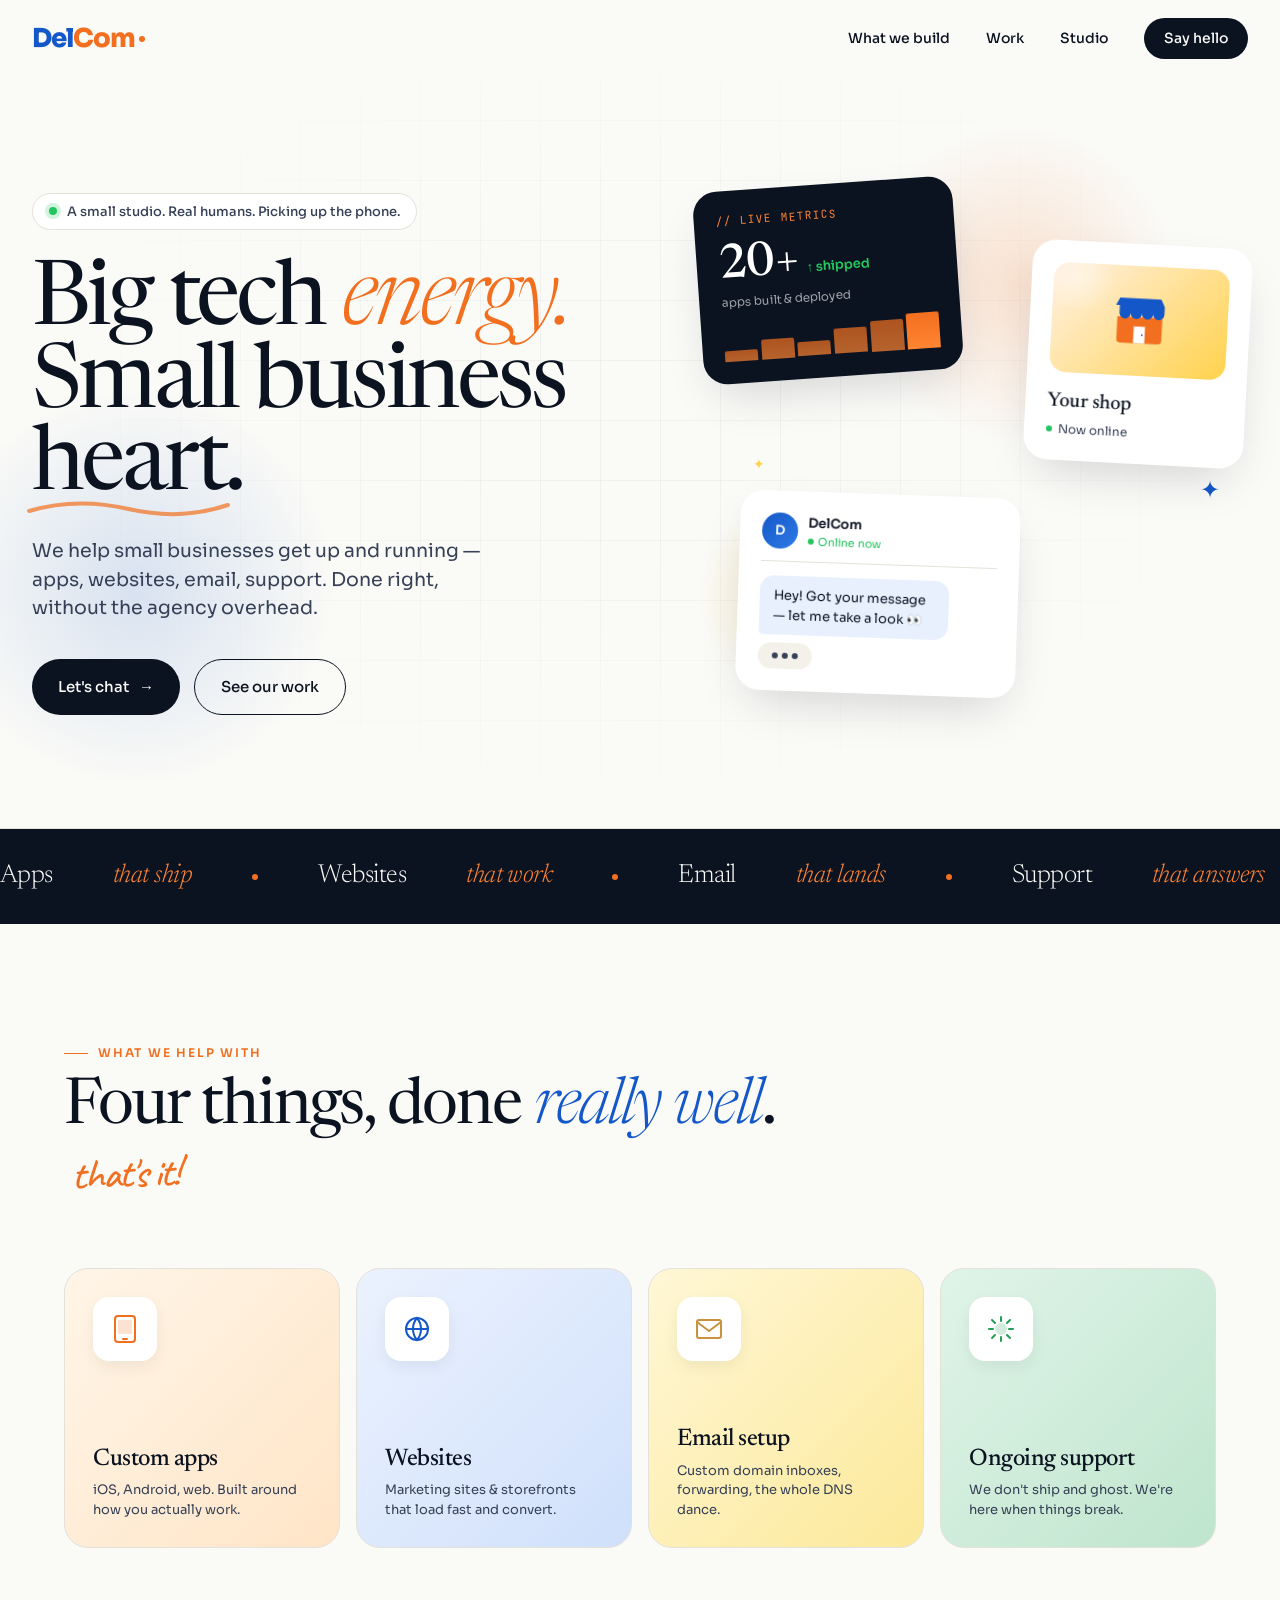
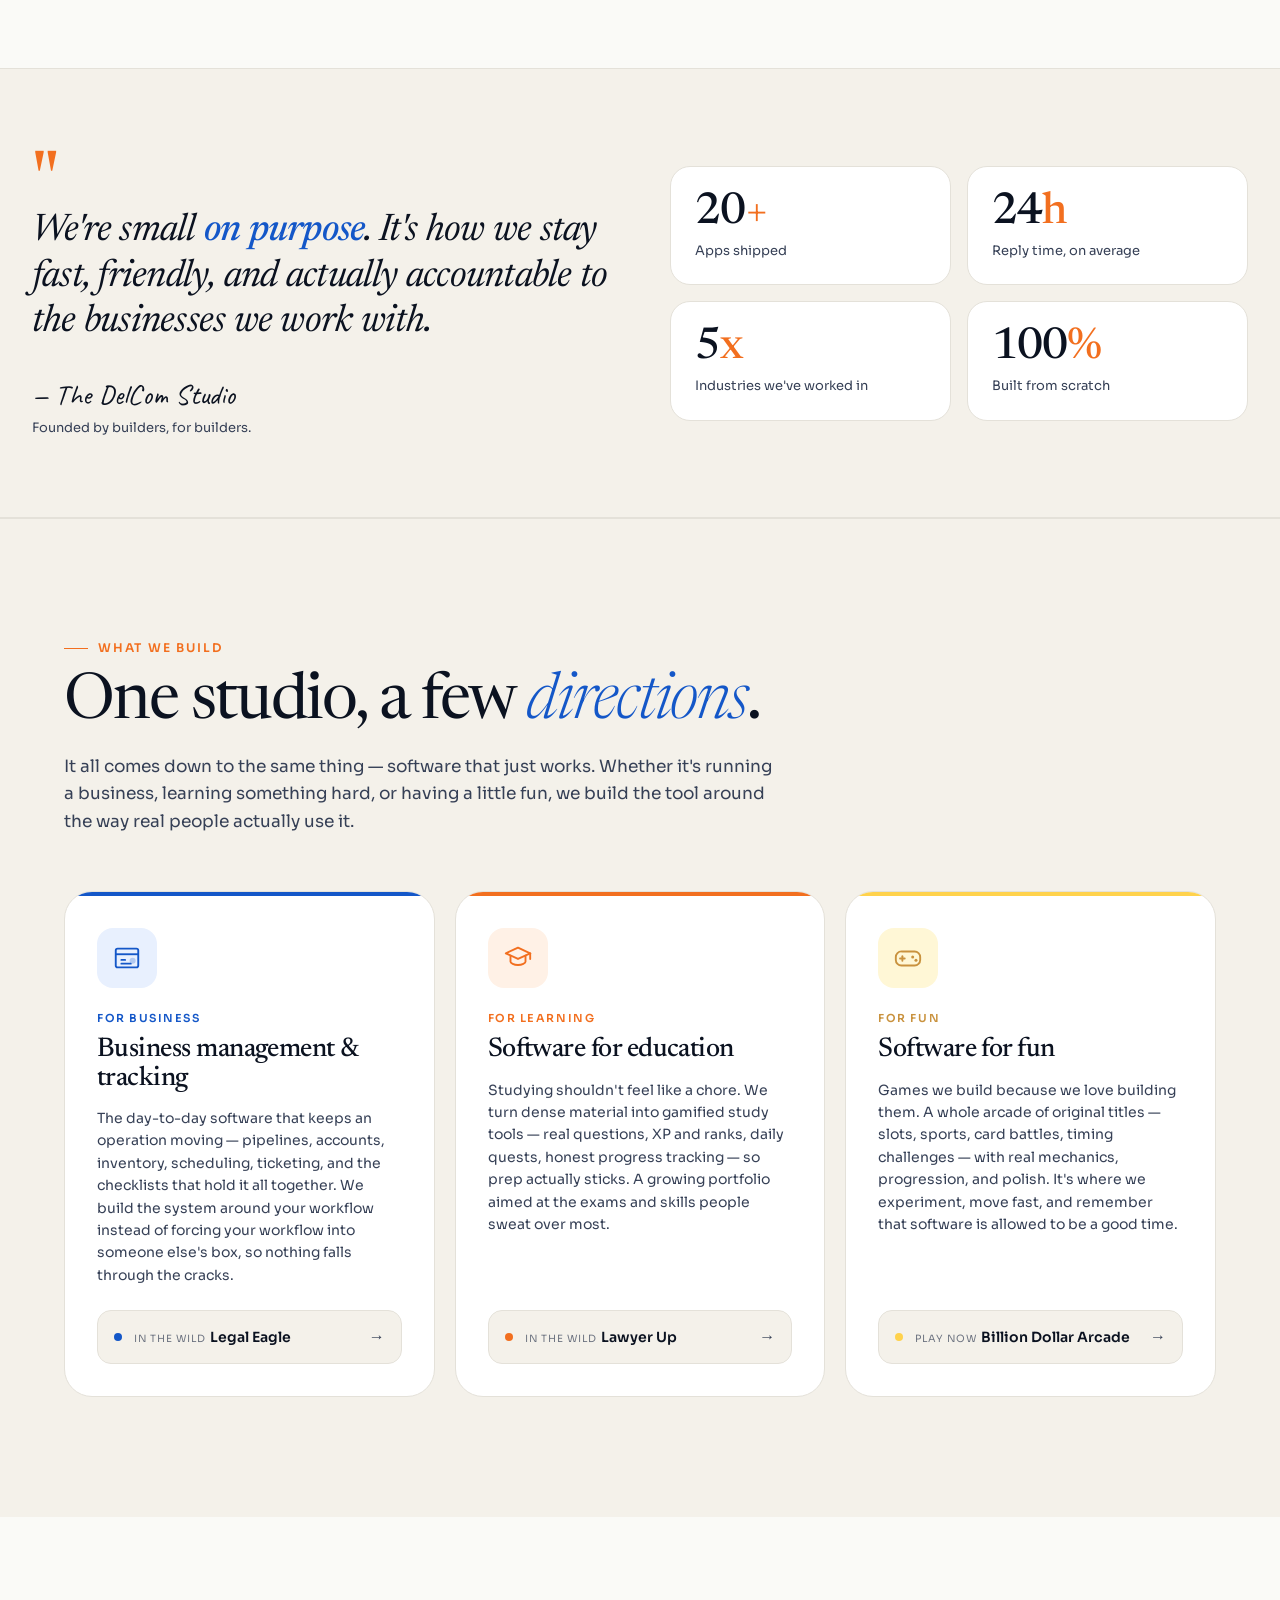
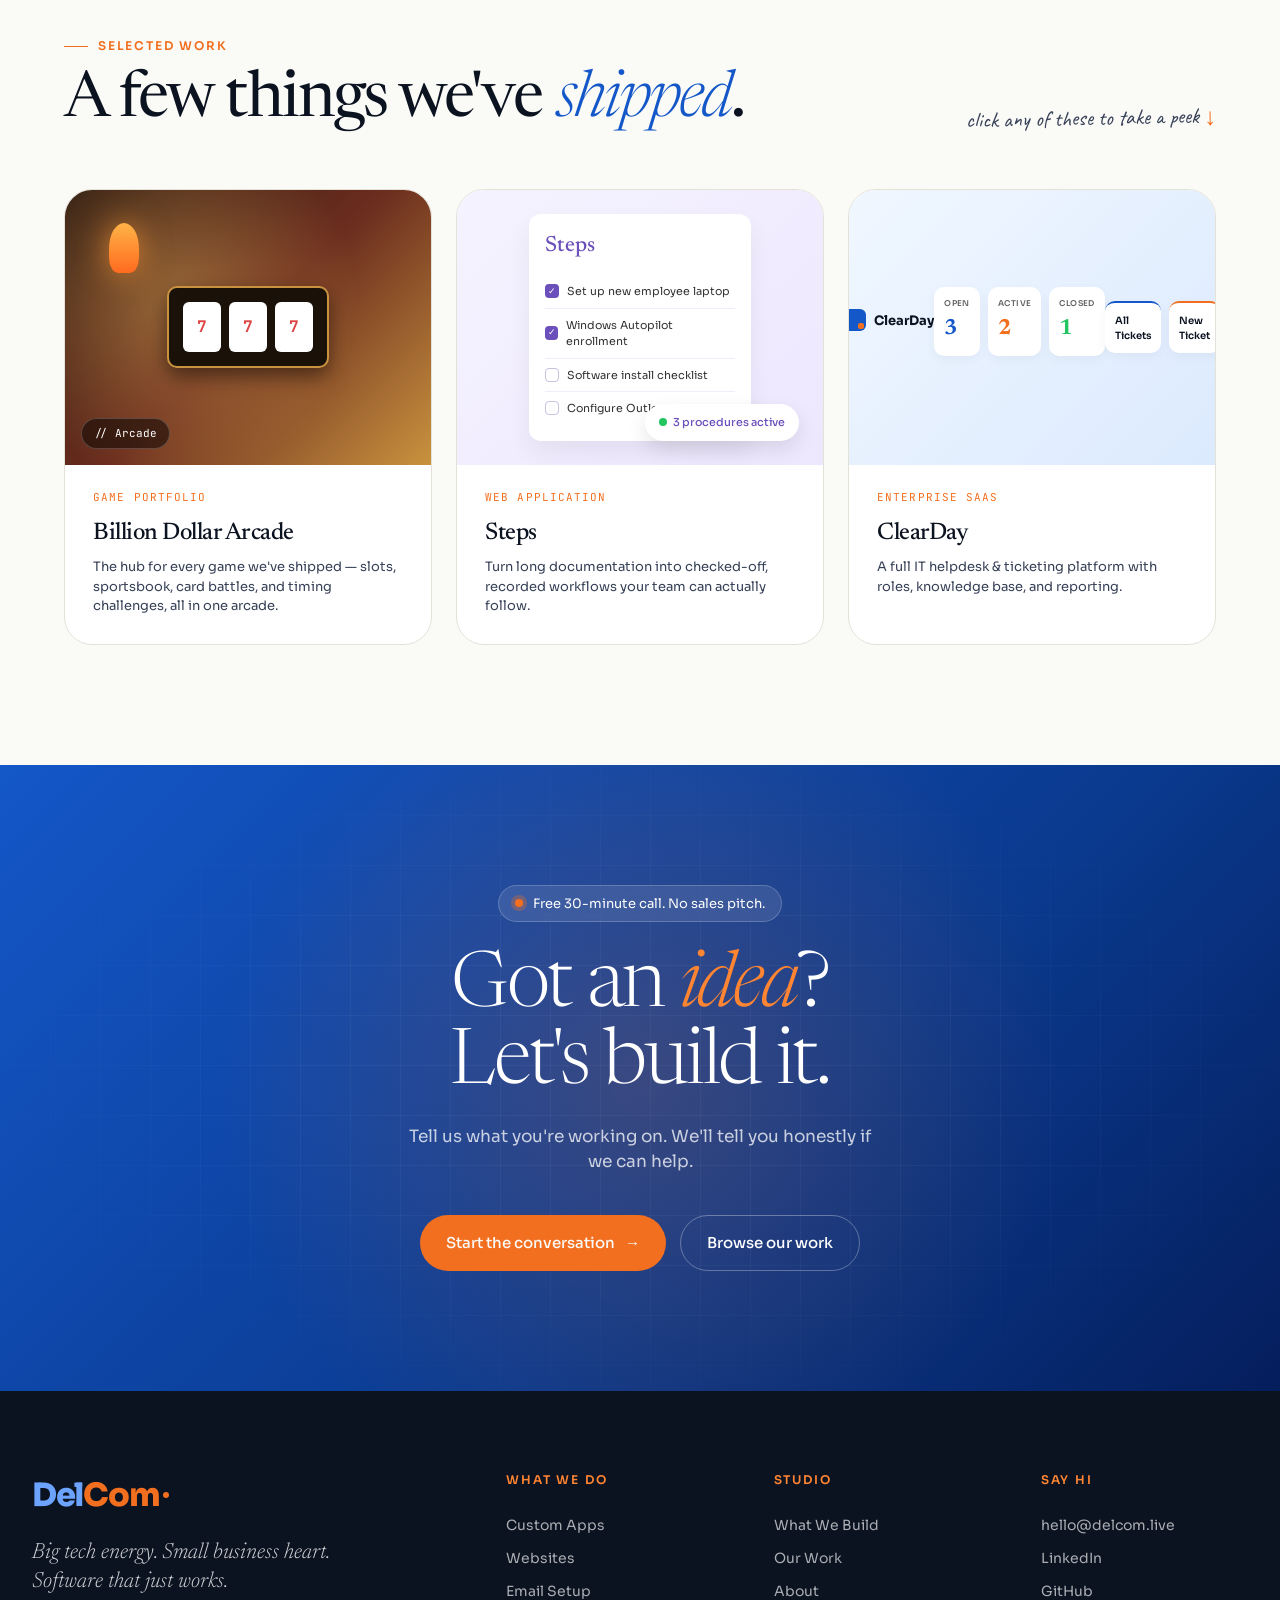
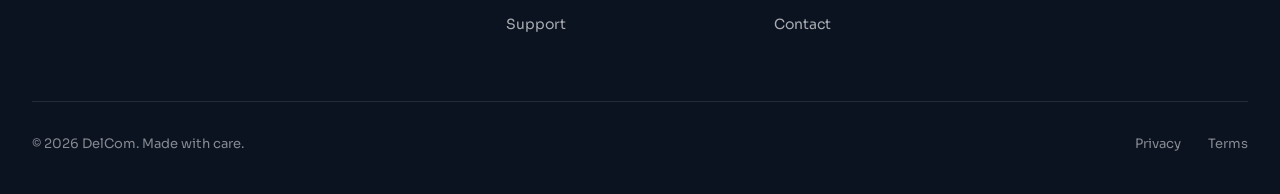
==== commit 5e9db095: "Add files via upload" ====
--- a/index.html
+++ b/index.html
@@ -6,7 +6,7 @@
 <title>DelCom — A small studio building big things</title>
 <link rel="preconnect" href="https://fonts.googleapis.com">
 <link rel="preconnect" href="https://fonts.gstatic.com" crossorigin>
-<link href="https://fonts.googleapis.com/css2?family=Sora:wght@300;400;500;600;700;800&family=Fraunces:opsz,wght,SOFT@9..144,300..900,0..100&family=Caveat:wght@500;600&family=JetBrains+Mono:wght@400;500&display=swap" rel="stylesheet">
+<link href="https://fonts.googleapis.com/css2?family=Sora:wght@300;400;500;600;700;800&family=Newsreader:ital,opsz,wght@0,6..72,300..700;1,6..72,300..700&family=Caveat:wght@500;600&family=JetBrains+Mono:wght@400;500&display=swap" rel="stylesheet">
 <style>
 :root {
   --blue: #1457C8;
@@ -197,7 +197,7 @@
 }
 
 h1.hero-title {
-  font-family: 'Fraunces', serif;
+  font-family: 'Newsreader', serif;
   font-weight: 400;
   font-size: clamp(54px, 7vw, 96px);
   line-height: 0.92;
@@ -303,7 +303,7 @@
   margin-bottom: 4px;
 }
 .card-tech .big-num {
-  font-family: 'Fraunces', serif;
+  font-family: 'Newsreader', serif;
   font-size: 48px;
   font-weight: 500;
   line-height: 1;
@@ -372,7 +372,7 @@
   background: radial-gradient(circle, rgba(255,255,255,0.4) 0%, transparent 70%);
 }
 .card-shop .shop-name {
-  font-family: 'Fraunces', serif;
+  font-family: 'Newsreader', serif;
   font-size: 20px;
   font-weight: 500;
   margin-bottom: 4px;
@@ -512,7 +512,7 @@
   align-items: center;
 }
 .marquee-item {
-  font-family: 'Fraunces', serif;
+  font-family: 'Newsreader', serif;
   font-size: 26px;
   font-weight: 300;
   letter-spacing: -0.02em;
@@ -550,7 +550,7 @@
 }
 
 .section-title {
-  font-family: 'Fraunces', serif;
+  font-family: 'Newsreader', serif;
   font-size: clamp(38px, 5vw, 64px);
   font-weight: 400;
   letter-spacing: -0.03em;
@@ -617,7 +617,7 @@
 .help-card .help-illus svg { width: 32px; height: 32px; }
 
 .help-card .help-name {
-  font-family: 'Fraunces', serif;
+  font-family: 'Newsreader', serif;
   font-size: 24px;
   font-weight: 500;
   letter-spacing: -0.02em;
@@ -629,6 +629,135 @@
   color: var(--ink-soft);
   line-height: 1.5;
 }
+
+/* ============ BUILD PILLARS — the branches of the studio ============ */
+.build {
+  padding: 120px 32px;
+  background: var(--paper-warm);
+  border-top: 1px solid var(--line);
+  position: relative;
+}
+.build-intro {
+  max-width: 720px;
+  margin-bottom: 56px;
+}
+.build-intro .build-lead {
+  font-size: 17px;
+  color: var(--ink-soft);
+  line-height: 1.6;
+  margin-top: 18px;
+}
+.pillar-grid {
+  display: grid;
+  grid-template-columns: repeat(3, 1fr);
+  gap: 20px;
+}
+.pillar {
+  background: white;
+  border: 1px solid var(--line);
+  border-radius: 28px;
+  padding: 36px 32px 32px;
+  position: relative;
+  overflow: hidden;
+  transition: all 0.4s cubic-bezier(0.4, 0, 0.2, 1);
+  display: flex;
+  flex-direction: column;
+}
+.pillar:hover {
+  transform: translateY(-6px);
+  box-shadow: 0 28px 56px -22px rgba(11, 18, 32, 0.18);
+  border-color: transparent;
+}
+.pillar::before {
+  content: '';
+  position: absolute;
+  top: 0; left: 0; right: 0;
+  height: 4px;
+}
+.pillar.p-biz::before { background: var(--blue); }
+.pillar.p-edu::before { background: var(--orange); }
+.pillar.p-fun::before { background: var(--yellow); }
+
+.pillar-icon {
+  width: 60px; height: 60px;
+  border-radius: 16px;
+  display: flex; align-items: center; justify-content: center;
+  margin-bottom: 22px;
+}
+.pillar.p-biz .pillar-icon { background: var(--blue-soft); }
+.pillar.p-edu .pillar-icon { background: var(--orange-soft); }
+.pillar.p-fun .pillar-icon { background: #FFF7D6; }
+.pillar-icon svg { width: 30px; height: 30px; }
+
+.pillar-kicker {
+  font-size: 11px;
+  text-transform: uppercase;
+  letter-spacing: 0.14em;
+  font-weight: 600;
+  margin-bottom: 10px;
+}
+.pillar.p-biz .pillar-kicker { color: var(--blue); }
+.pillar.p-edu .pillar-kicker { color: var(--orange); }
+.pillar.p-fun .pillar-kicker { color: #C9923E; }
+
+.pillar-name {
+  font-family: 'Newsreader', serif;
+  font-size: 27px;
+  font-weight: 500;
+  letter-spacing: -0.02em;
+  line-height: 1.05;
+  margin-bottom: 14px;
+}
+.pillar-desc {
+  font-size: 14px;
+  color: var(--ink-soft);
+  line-height: 1.6;
+  margin-bottom: 24px;
+}
+.pillar-feature {
+  margin-top: auto;
+  display: flex;
+  align-items: center;
+  gap: 12px;
+  padding: 14px 16px;
+  border-radius: 14px;
+  background: var(--paper-warm);
+  border: 1px solid var(--line);
+  text-decoration: none;
+  color: inherit;
+  transition: all 0.25s ease;
+}
+.pillar-feature:hover {
+  background: white;
+  border-color: var(--ink-soft);
+  transform: translateX(2px);
+}
+.pillar-feature .pf-dot {
+  width: 8px; height: 8px; border-radius: 50%;
+  flex-shrink: 0;
+}
+.pillar.p-biz .pf-dot { background: var(--blue); }
+.pillar.p-edu .pf-dot { background: var(--orange); }
+.pillar.p-fun .pf-dot { background: var(--yellow); }
+.pillar-feature .pf-text { flex: 1; }
+.pillar-feature .pf-label {
+  font-size: 10px;
+  text-transform: uppercase;
+  letter-spacing: 0.1em;
+  color: var(--ink-soft);
+  opacity: 0.7;
+  margin-bottom: 2px;
+}
+.pillar-feature .pf-name {
+  font-size: 14px;
+  font-weight: 600;
+}
+.pillar-feature .pf-arrow {
+  color: var(--ink-soft);
+  font-size: 16px;
+  transition: transform 0.25s ease;
+}
+.pillar-feature:hover .pf-arrow { transform: translateX(3px); }
 
 /* ============ STUDIO STRIP — humanizing the firm ============ */
 .studio-strip {
@@ -646,14 +775,14 @@
   align-items: center;
 }
 .studio-left .quote-mark {
-  font-family: 'Fraunces', serif;
+  font-family: 'Newsreader', serif;
   font-size: 80px;
   line-height: 1;
   color: var(--orange);
   margin-bottom: -20px;
 }
 .studio-left .quote {
-  font-family: 'Fraunces', serif;
+  font-family: 'Newsreader', serif;
   font-size: clamp(28px, 3vw, 38px);
   font-weight: 400;
   font-style: italic;
@@ -688,7 +817,7 @@
   border: 1px solid var(--line);
 }
 .studio-stat .num {
-  font-family: 'Fraunces', serif;
+  font-family: 'Newsreader', serif;
   font-size: 44px;
   font-weight: 500;
   line-height: 1;
@@ -841,7 +970,7 @@
   width: 70%;
 }
 .preview-steps .panel-title {
-  font-family: 'Fraunces', serif;
+  font-family: 'Newsreader', serif;
   font-size: 22px;
   color: #6B4FBB;
   font-weight: 500;
@@ -927,7 +1056,7 @@
 .preview-clearday .stat-num {
   font-size: 22px;
   font-weight: 700;
-  font-family: 'Fraunces', serif;
+  font-family: 'Newsreader', serif;
 }
 .preview-clearday .stat:nth-child(1) .stat-num { color: var(--blue); }
 .preview-clearday .stat:nth-child(2) .stat-num { color: var(--orange); }
@@ -957,7 +1086,7 @@
   margin-bottom: 10px;
 }
 .work-title {
-  font-family: 'Fraunces', serif;
+  font-family: 'Newsreader', serif;
   font-size: 24px;
   font-weight: 500;
   letter-spacing: -0.02em;
@@ -1019,7 +1148,7 @@
   box-shadow: 0 0 0 4px rgba(242, 111, 31, 0.3);
 }
 .cta-title {
-  font-family: 'Fraunces', serif;
+  font-family: 'Newsreader', serif;
   font-size: clamp(44px, 6vw, 80px);
   font-weight: 300;
   letter-spacing: -0.03em;
@@ -1057,7 +1186,7 @@
 .footer-brand-block .logo { font-size: 32px; margin-bottom: 20px; }
 .footer-brand-block .logo .del { color: #6BA3FF; }
 .footer-tagline {
-  font-family: 'Fraunces', serif;
+  font-family: 'Newsreader', serif;
   font-size: 22px;
   font-style: italic;
   font-weight: 300;
@@ -1101,6 +1230,7 @@
   .hero-content { grid-template-columns: 1fr; gap: 80px; }
   .hero-visual { height: 480px; max-width: 500px; margin: 0 auto; }
   .help-grid { grid-template-columns: 1fr 1fr; }
+  .pillar-grid { grid-template-columns: 1fr; }
   .work-grid { grid-template-columns: 1fr; }
   .footer-top { grid-template-columns: 1fr 1fr; }
   .studio-inner { grid-template-columns: 1fr; gap: 40px; }
@@ -1117,7 +1247,7 @@
   .footer-bottom { flex-direction: column; align-items: flex-start; }
   .footer-bottom .legal a { margin-left: 0; margin-right: 16px; }
   .container { padding: 0 20px; }
-  .what-we-do, .work, .cta-section, .studio-strip { padding: 80px 20px; }
+  .what-we-do, .work, .cta-section, .studio-strip, .build { padding: 80px 20px; }
   .work-header { flex-direction: column; align-items: flex-start; }
 }
 </style>
@@ -1131,7 +1261,7 @@
       <span class="del">Del</span><span class="com">Com</span><span class="dot"></span>
     </a>
     <div class="nav-links">
-      <a href="#help">What we do</a>
+      <a href="#build">What we build</a>
       <a href="#work">Work</a>
       <a href="#about">Studio</a>
       <a href="#contact" class="nav-cta">Say hello</a>
@@ -1353,6 +1483,99 @@
   </div>
 </section>
 
+<!-- WHAT WE BUILD — PILLARS -->
+<section class="build" id="build">
+  <div class="container">
+    <div class="build-intro">
+      <div class="section-tag">What we build</div>
+      <h2 class="section-title">One studio, a few <em>directions</em>.</h2>
+      <p class="build-lead">
+        It all comes down to the same thing — software that just works. Whether it's running a business, learning something hard, or having a little fun, we build the tool around the way real people actually use it.
+      </p>
+    </div>
+
+    <div class="pillar-grid">
+
+      <!-- BUSINESS MANAGEMENT (incl. tracking) -->
+      <div class="pillar p-biz">
+        <div class="pillar-icon">
+          <svg viewBox="0 0 32 32" fill="none">
+            <rect x="4" y="6" width="24" height="20" rx="2" stroke="#1457C8" stroke-width="2"/>
+            <line x1="4" y1="12" x2="28" y2="12" stroke="#1457C8" stroke-width="2"/>
+            <line x1="10" y1="18" x2="14" y2="18" stroke="#1457C8" stroke-width="2" stroke-linecap="round"/>
+            <line x1="10" y1="22" x2="20" y2="22" stroke="#1457C8" stroke-width="2" stroke-linecap="round"/>
+            <circle cx="22" cy="19" r="2.5" fill="#1457C8" opacity="0.25" stroke="#1457C8" stroke-width="1.5"/>
+          </svg>
+        </div>
+        <div class="pillar-kicker">For business</div>
+        <div class="pillar-name">Business management &amp; tracking</div>
+        <p class="pillar-desc">
+          The day-to-day software that keeps an operation moving — pipelines, accounts, inventory, scheduling, ticketing, and the checklists that hold it all together. We build the system around your workflow instead of forcing your workflow into someone else's box, so nothing falls through the cracks.
+        </p>
+        <a class="pillar-feature" href="https://legaleagle-app.com" target="_blank" rel="noopener noreferrer">
+          <span class="pf-dot"></span>
+          <span class="pf-text">
+            <span class="pf-label">In the wild</span>
+            <span class="pf-name">Legal Eagle</span>
+          </span>
+          <span class="pf-arrow">→</span>
+        </a>
+      </div>
+
+      <!-- EDUCATION -->
+      <div class="pillar p-edu">
+        <div class="pillar-icon">
+          <svg viewBox="0 0 32 32" fill="none">
+            <path d="M16 5L29 11L16 17L3 11L16 5Z" stroke="#F26F1F" stroke-width="2" stroke-linejoin="round"/>
+            <path d="M8 13.5V20c0 1.5 3.6 3.5 8 3.5s8-2 8-3.5v-6.5" stroke="#F26F1F" stroke-width="2" stroke-linecap="round" stroke-linejoin="round"/>
+            <line x1="29" y1="11" x2="29" y2="17" stroke="#F26F1F" stroke-width="2" stroke-linecap="round"/>
+          </svg>
+        </div>
+        <div class="pillar-kicker">For learning</div>
+        <div class="pillar-name">Software for education</div>
+        <p class="pillar-desc">
+          Studying shouldn't feel like a chore. We turn dense material into gamified study tools — real questions, XP and ranks, daily quests, honest progress tracking — so prep actually sticks. A growing portfolio aimed at the exams and skills people sweat over most.
+        </p>
+        <a class="pillar-feature" href="https://lawyerup-app.com" target="_blank" rel="noopener noreferrer">
+          <span class="pf-dot"></span>
+          <span class="pf-text">
+            <span class="pf-label">In the wild</span>
+            <span class="pf-name">Lawyer Up</span>
+          </span>
+          <span class="pf-arrow">→</span>
+        </a>
+      </div>
+
+      <!-- FUN / GAMES -->
+      <div class="pillar p-fun">
+        <div class="pillar-icon">
+          <svg viewBox="0 0 32 32" fill="none">
+            <rect x="3" y="9" width="26" height="15" rx="6" stroke="#C9923E" stroke-width="2"/>
+            <line x1="10" y1="14" x2="10" y2="19" stroke="#C9923E" stroke-width="2" stroke-linecap="round"/>
+            <line x1="7.5" y1="16.5" x2="12.5" y2="16.5" stroke="#C9923E" stroke-width="2" stroke-linecap="round"/>
+            <circle cx="21" cy="15" r="1.6" fill="#C9923E"/>
+            <circle cx="24.5" cy="18.5" r="1.6" fill="#C9923E"/>
+          </svg>
+        </div>
+        <div class="pillar-kicker">For fun</div>
+        <div class="pillar-name">Software for fun</div>
+        <p class="pillar-desc">
+          Games we build because we love building them. A whole arcade of original titles — slots, sports, card battles, timing challenges — with real mechanics, progression, and polish. It's where we experiment, move fast, and remember that software is allowed to be a good time.
+        </p>
+        <a class="pillar-feature" href="https://billiondollararcade.com" target="_blank" rel="noopener noreferrer">
+          <span class="pf-dot"></span>
+          <span class="pf-text">
+            <span class="pf-label">Play now</span>
+            <span class="pf-name">Billion Dollar Arcade</span>
+          </span>
+          <span class="pf-arrow">→</span>
+        </a>
+      </div>
+
+    </div>
+  </div>
+</section>
+
 <!-- WORK -->
 <section class="work" id="work">
   <div class="container">
@@ -1368,7 +1591,7 @@
 
     <div class="work-grid">
 
-      <a class="work-card" href="https://billiondollarslots.com" target="_blank" rel="noopener noreferrer">
+      <a class="work-card" href="https://billiondollararcade.com" target="_blank" rel="noopener noreferrer">
         <div class="work-visual preview-casino">
           <div class="lamp"></div>
           <div class="slots">
@@ -1376,12 +1599,12 @@
             <div class="slot">7</div>
             <div class="slot">7</div>
           </div>
-          <div class="badge">// Entertainment</div>
+          <div class="badge">// Arcade</div>
         </div>
         <div class="work-meta">
-          <div class="work-type">Mobile Game</div>
-          <h3 class="work-title">Billion Dollar Slots</h3>
-          <p class="work-desc">A themed slot-style entertainment app with jackpot multipliers and progression mechanics.</p>
+          <div class="work-type">Game Portfolio</div>
+          <h3 class="work-title">Billion Dollar Arcade</h3>
+          <p class="work-desc">The hub for every game we've shipped — slots, sportsbook, card battles, and timing challenges, all in one arcade.</p>
         </div>
       </a>
 
@@ -1470,6 +1693,7 @@
       </div>
       <div class="footer-col">
         <h4>Studio</h4>
+        <a href="#build">What We Build</a>
         <a href="#work">Our Work</a>
         <a href="#about">About</a>
         <a href="#contact">Contact</a>
